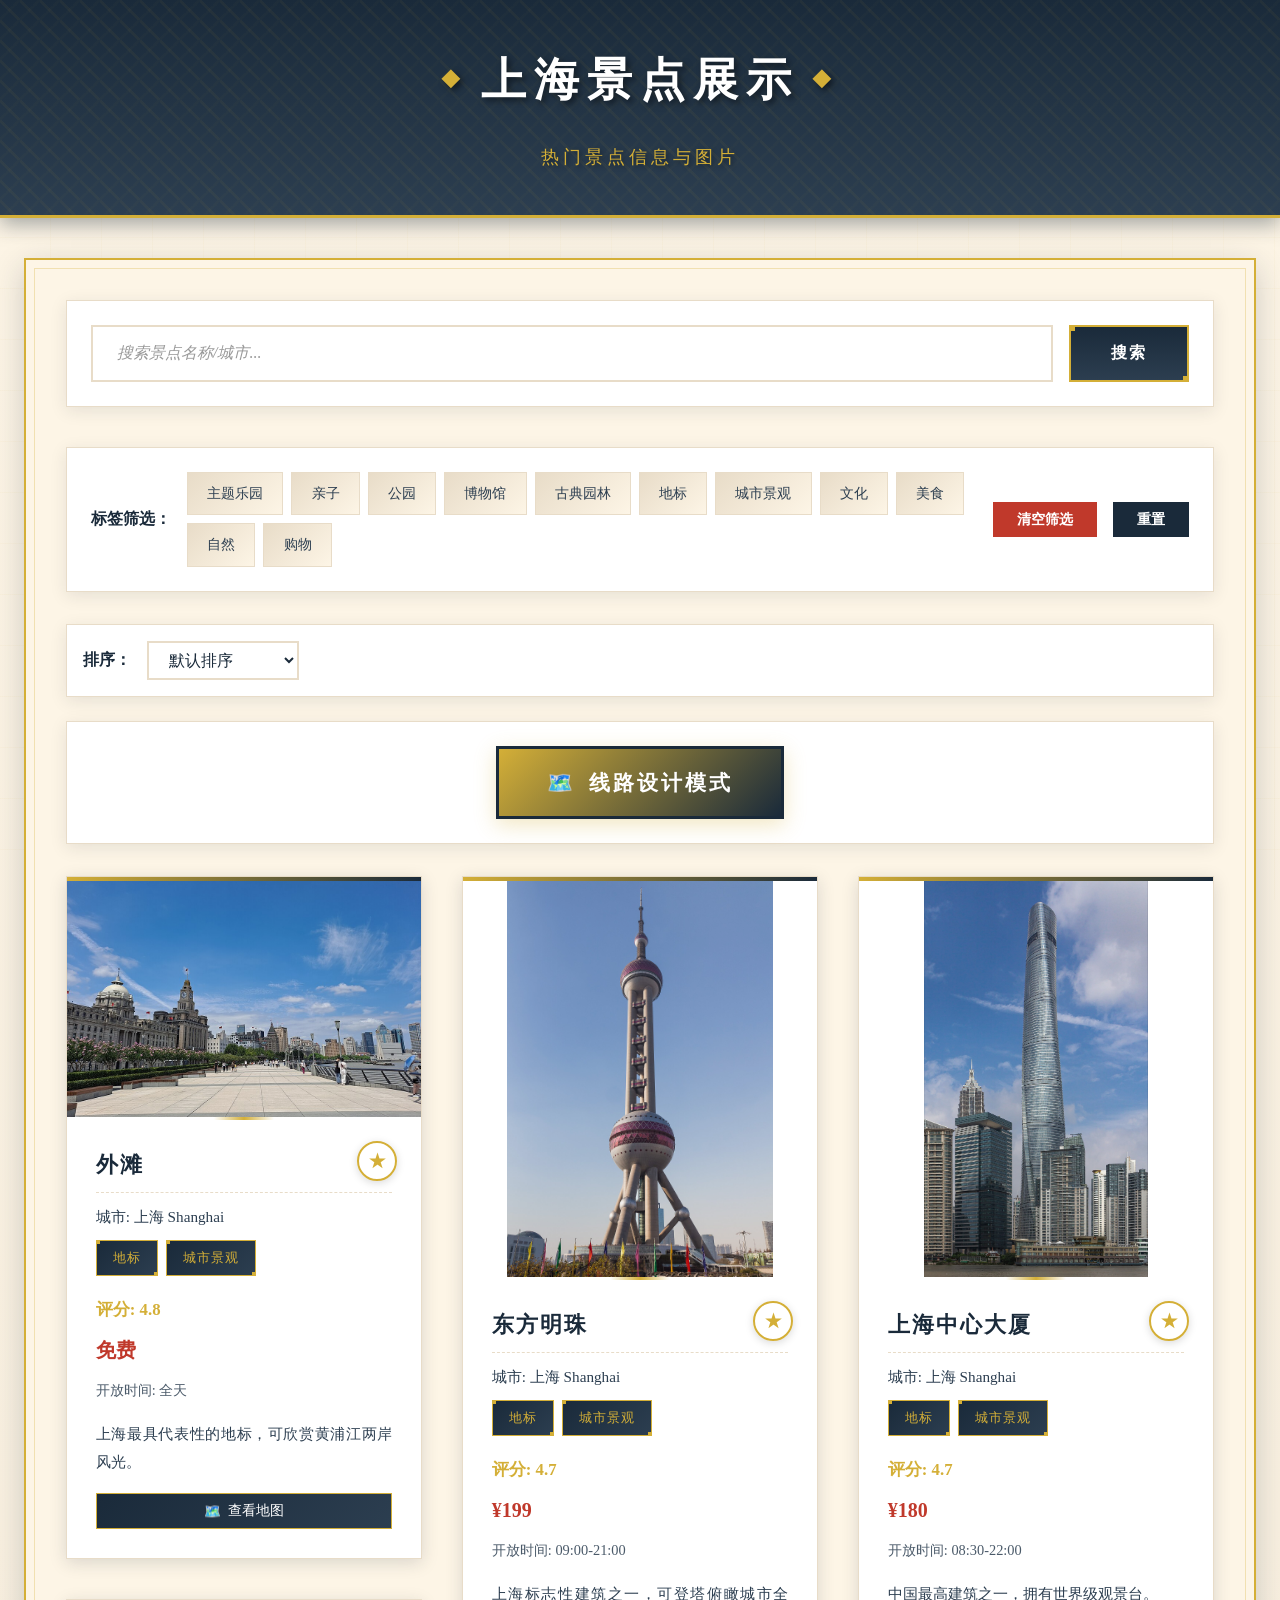
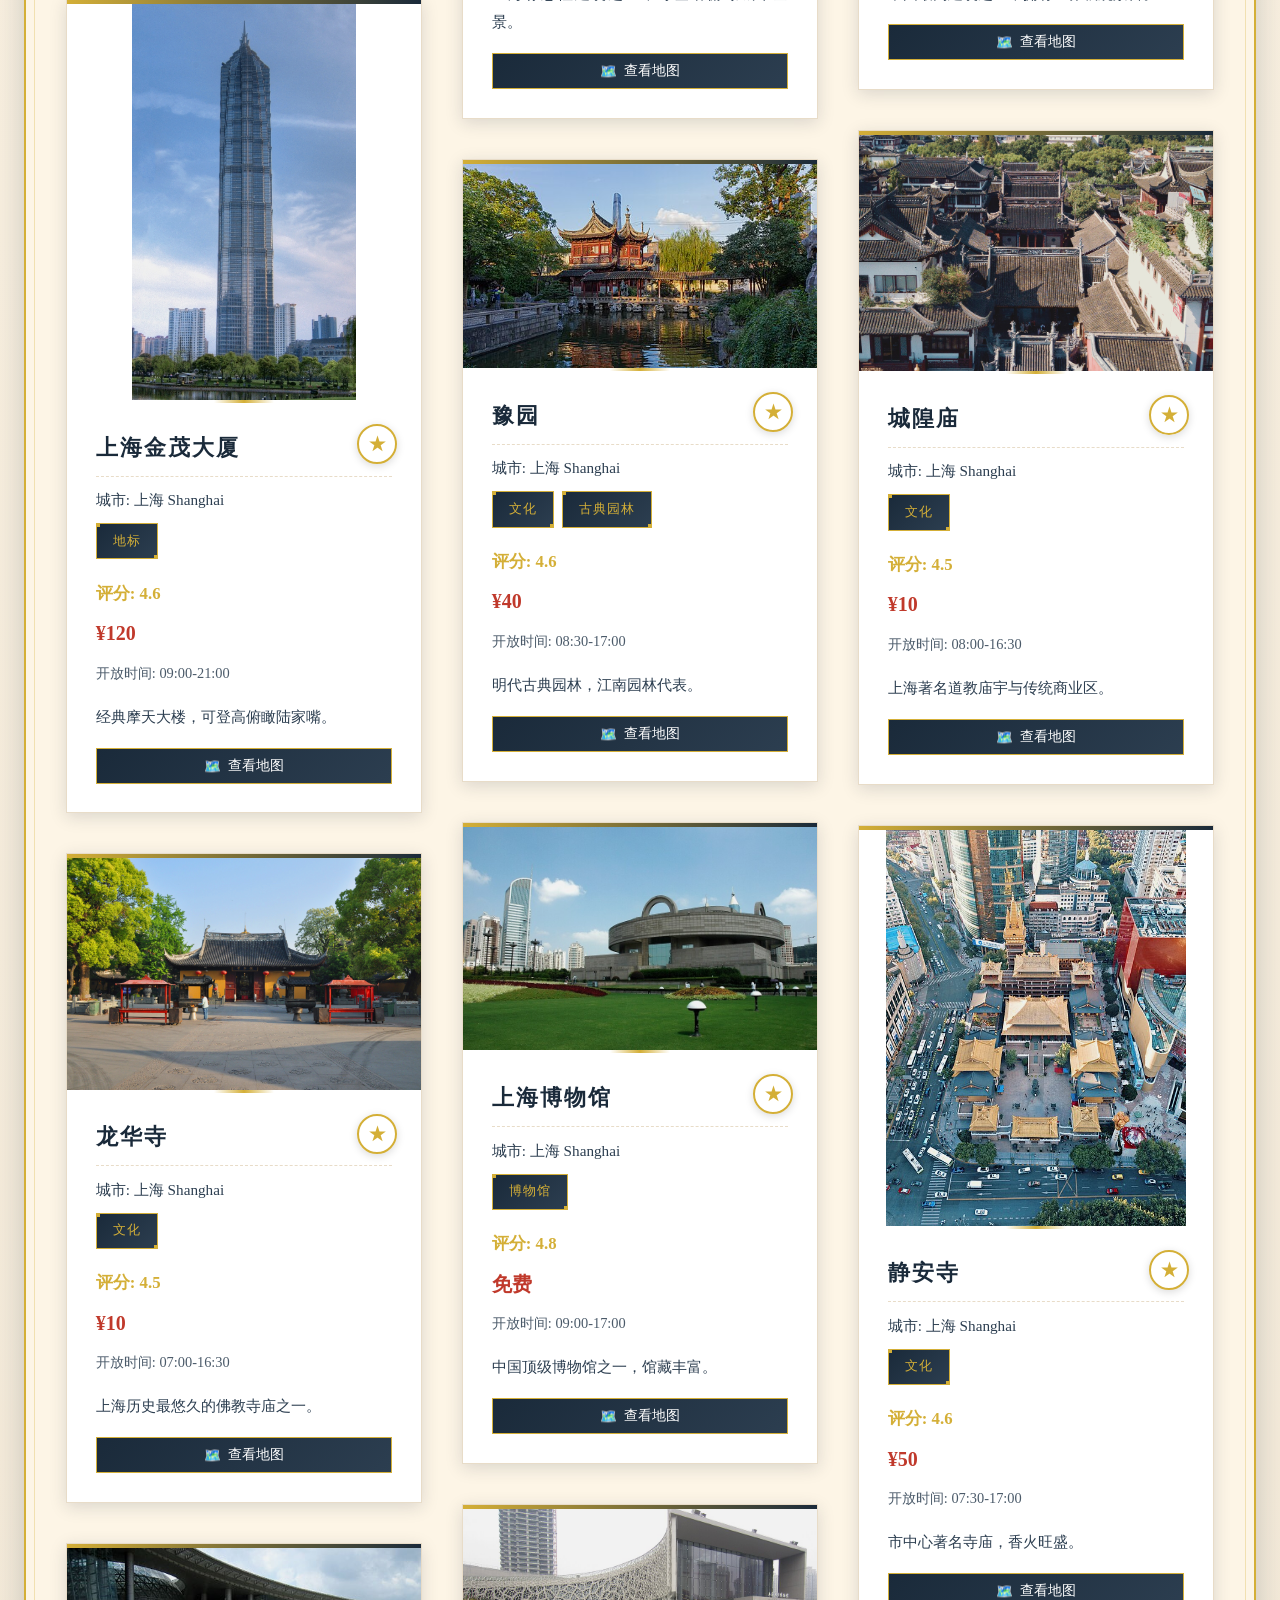
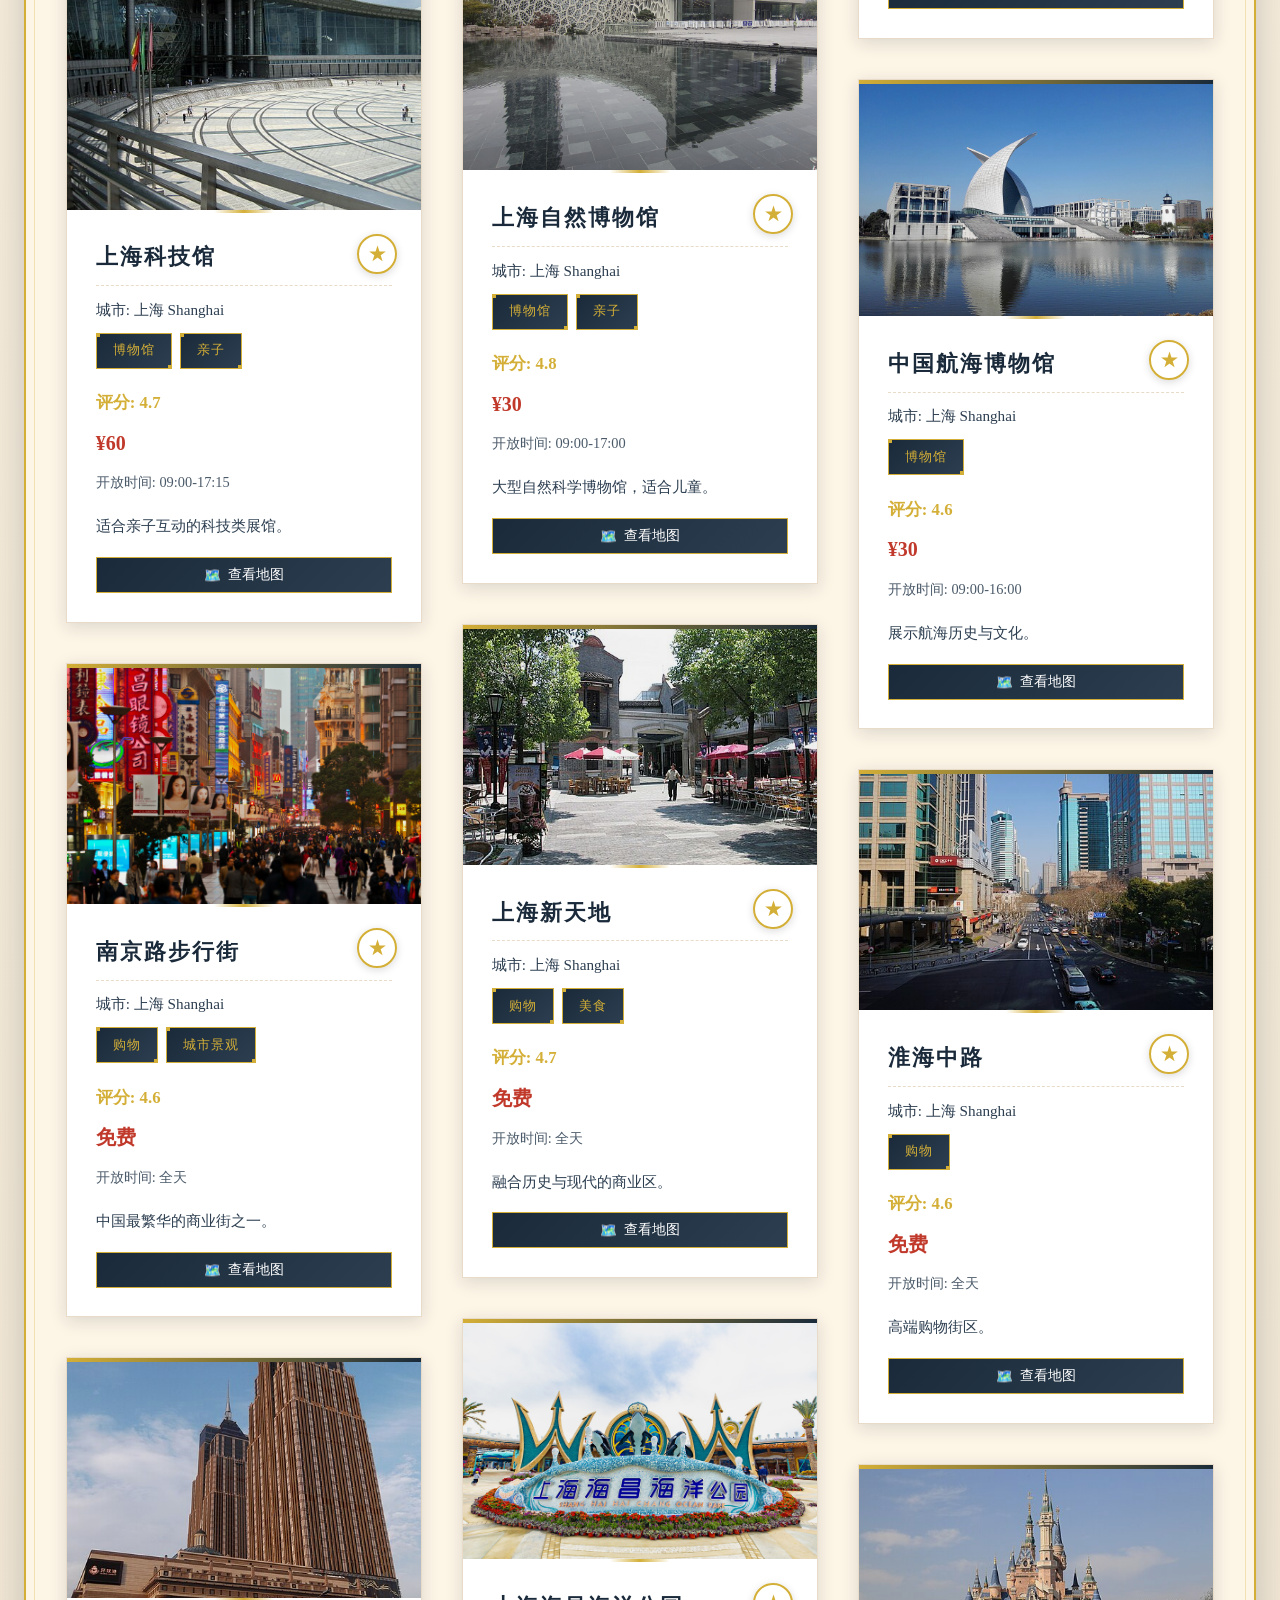
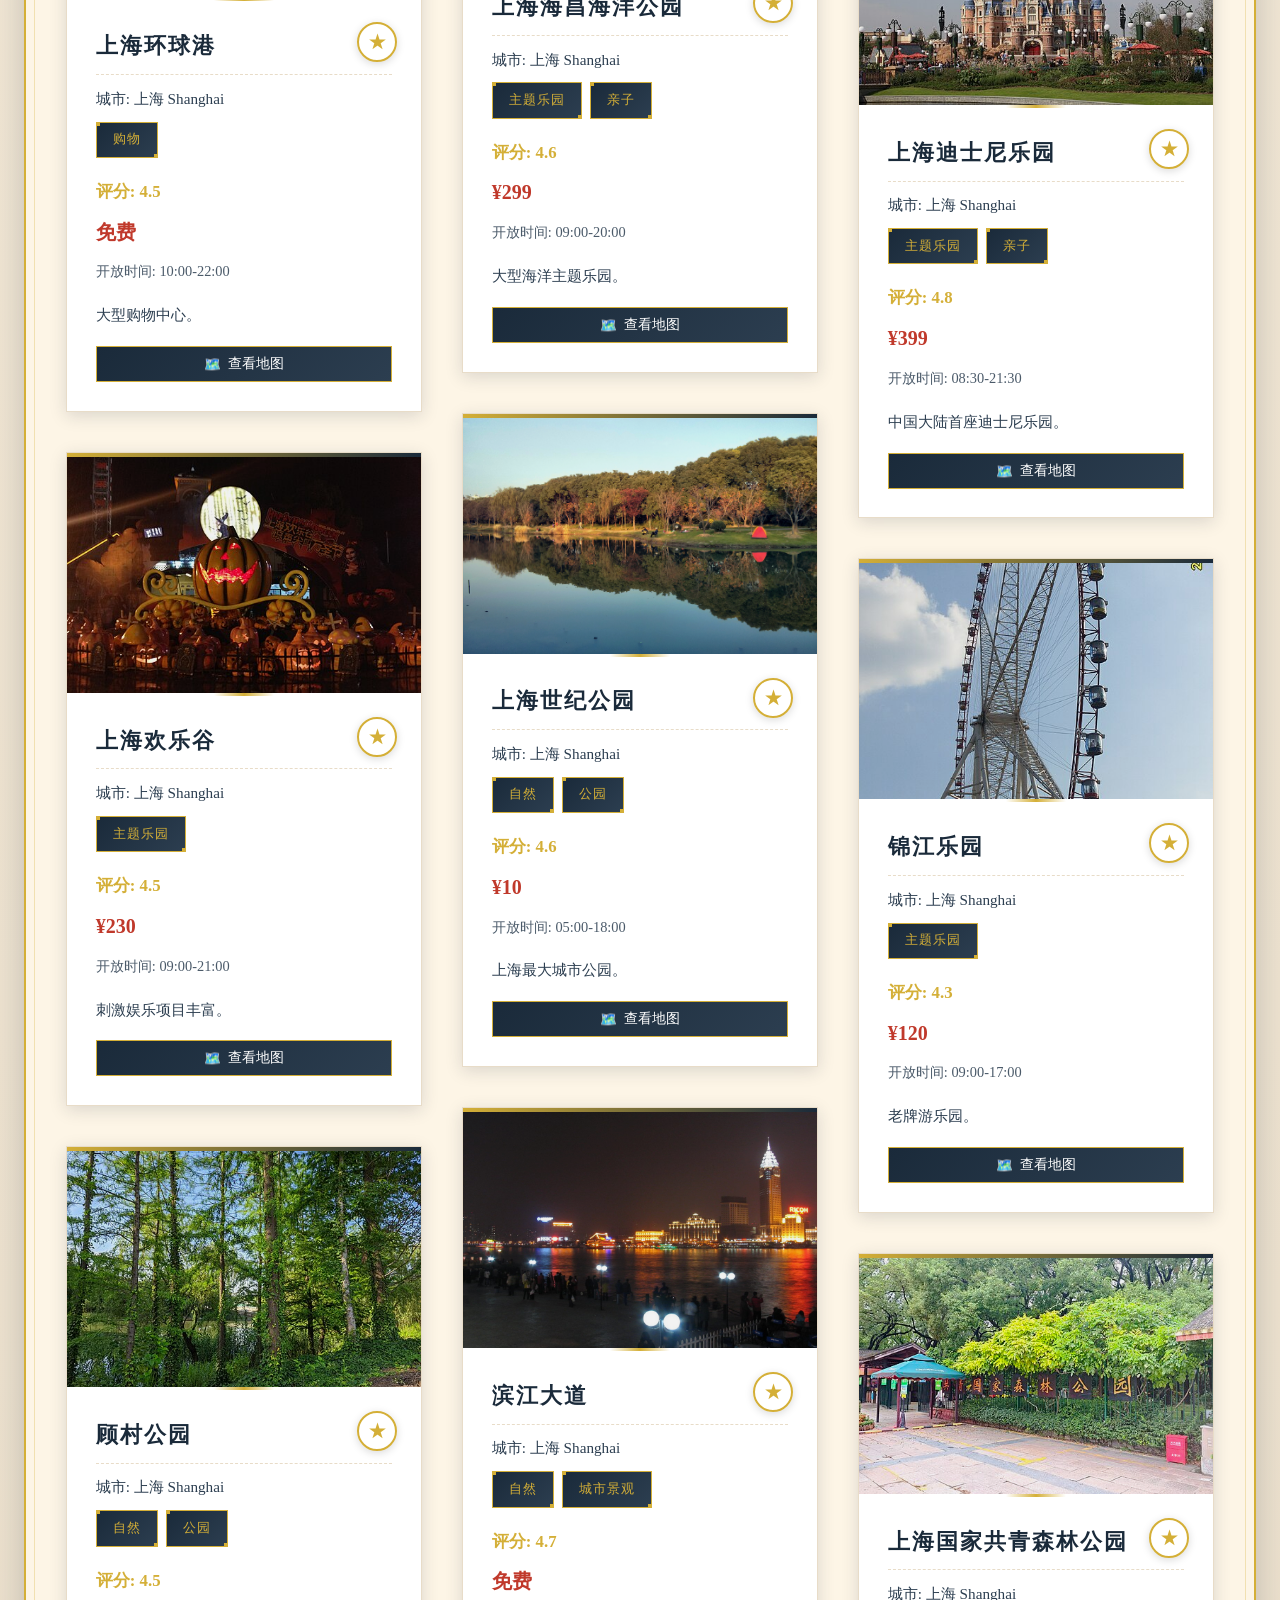
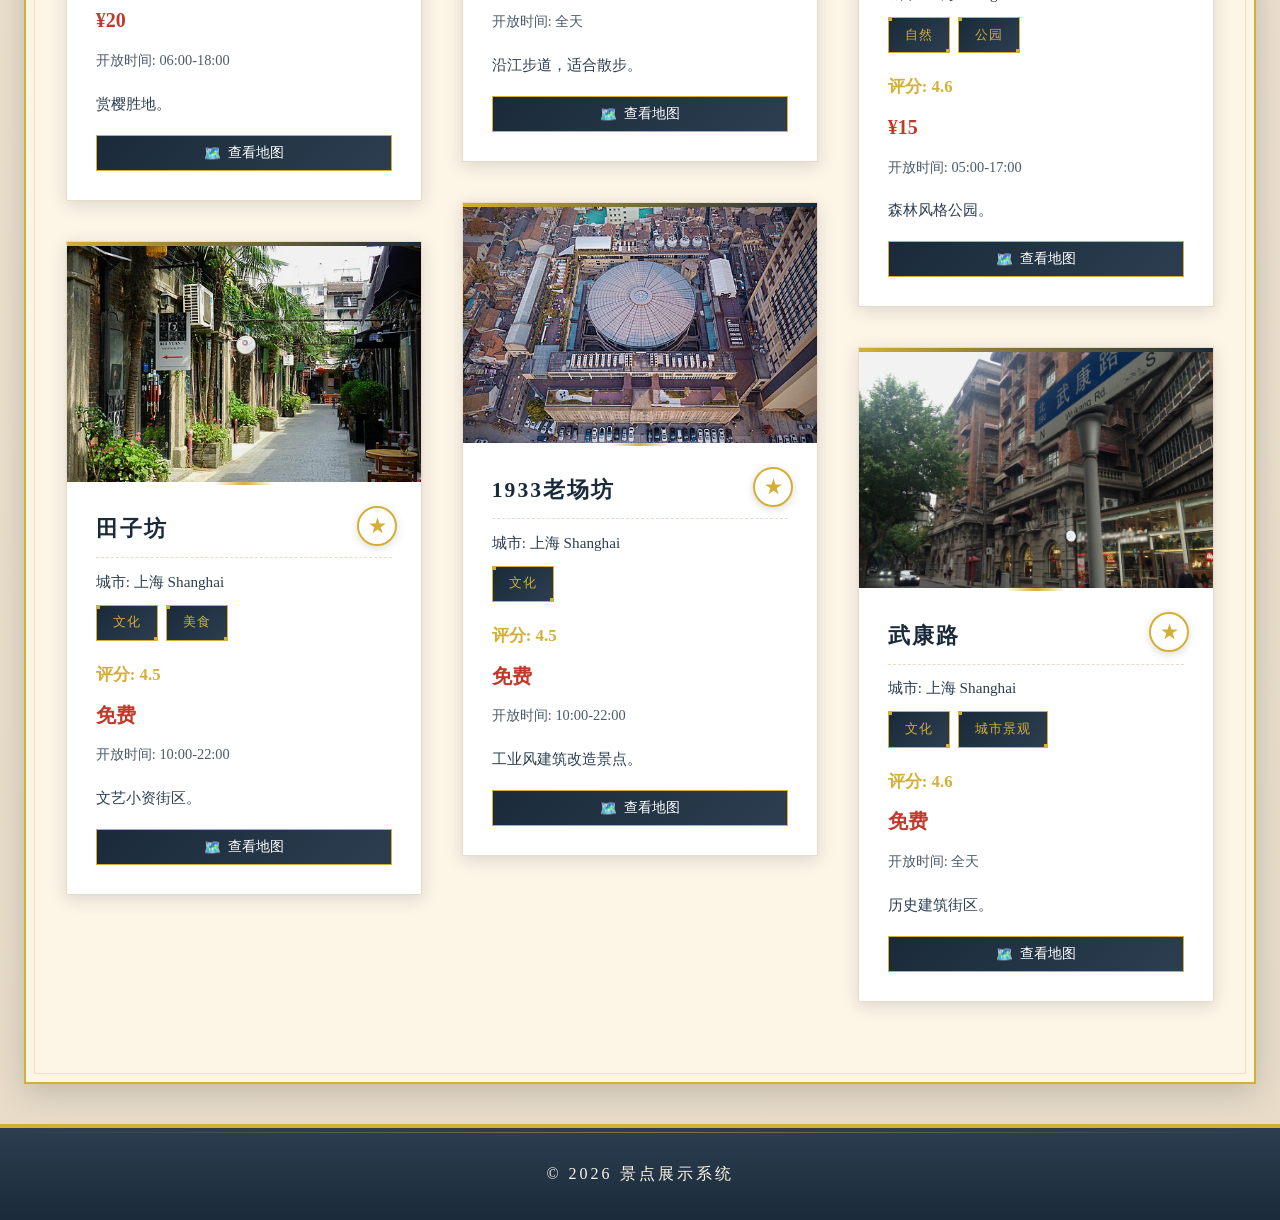
==== index.html @ 260d63b3 "feat: 添加线路设计模式功能 - 新增线路设计模式按钮，单独一行并放大显示 - 实现景点多选功能，支持点击卡片选择 - 添加底部悬浮操作栏，显示已选择数量 - 集成路线规划结果展示模态框 - 支持" ====
<!DOCTYPE html>
<html lang="zh-CN">
<head>
    <meta charset="UTF-8">
    <meta name="viewport" content="width=device-width, initial-scale=1.0">
    <title>上海景点展示</title>
    <link rel="stylesheet" href="styles/style.css">
</head>
<body>
    <!-- 页眉区域 -->
    <header>
        <h1>上海景点展示</h1>
        <p class="subtitle">热门景点信息与图片</p>
    </header>
    
    <!-- 主内容区域 -->
    <main id="content">
        <section id="scenic-list-section">
            <!-- 搜索框 -->
            <div id="search-container">
                <input type="text" id="search-input" placeholder="搜索景点名称/城市...">
                <button id="search-btn">搜索</button>
            </div>
            <!-- 标签筛选区域 -->
            <div id="tag-filter-container">
                <span class="filter-label">标签筛选：</span>
                <div id="tag-buttons" class="tag-buttons"></div>
                <button id="clear-tags-btn" class="clear-btn">清空筛选</button>
                <button id="reset-btn" class="reset-btn">重置</button>
            </div>
            <!-- 排序区域 -->
            <div id="sort-container">
                <span class="sort-label">排序：</span>
                <select id="sort-select">
                    <option value="default">默认排序</option>
                    <option value="rating-desc">评分：高到低</option>
                    <option value="rating-asc">评分：低到高</option>
                    <option value="price-desc">价格：高到低</option>
                    <option value="price-asc">价格：低到高</option>
                </select>
            </div>
            <!-- 线路设计模式按钮 -->
            <div id="route-design-container">
                <button id="route-design-btn" class="route-design-btn">
                    <span class="btn-icon">🗺️</span>
                    <span>线路设计模式</span>
                </button>
            </div>
            <!-- 瀑布流景点列表容器 -->
            <div id="scenic-list">
                <div class="masonry-column" id="col-1"></div>
                <div class="masonry-column" id="col-2"></div>
                <div class="masonry-column" id="col-3"></div>
            </div>
        </section>
    </main>
    
    <!-- 页脚区域 -->
    <footer>
        <p>© 2026 景点展示系统</p>
    </footer>
    
    <!-- 线路设计模式悬浮操作栏 -->
    <div id="route-design-bar" class="route-design-bar hidden">
        <div class="route-design-bar-content">
            <span class="selected-count">已选择 <span id="selected-count-num">0</span> 个景点</span>
            <div class="route-design-actions">
                <button id="cancel-route-design-btn" class="cancel-route-btn">取消</button>
                <button id="confirm-route-btn" class="confirm-route-btn">确定选择</button>
            </div>
        </div>
    </div>
    
    <!-- 景点详情弹窗 -->
    <div id="spot-detail-modal" class="modal">
        <div class="modal-overlay"></div>
        <div class="modal-content">
            <button class="modal-close" id="modal-close">&times;</button>
            <div class="modal-body">
                <div class="modal-header">
                    <h2 id="modal-spot-name"></h2>
                    <div class="modal-actions">
                        <button id="modal-favorite-btn" class="favorite-btn">
                            <span class="btn-icon">☆</span>
                            <span class="btn-text">收藏</span>
                        </button>
                        <button id="modal-map-btn" class="map-btn">
                            <span class="btn-icon">🗺️</span>
                            <span class="btn-text">查看地图</span>
                        </button>
                        <a id="modal-spot-encyclopedia" href="" target="_blank" class="encyclopedia-btn">
                            <span>📚 百度百科</span>
                            <span class="btn-icon">→</span>
                        </a>
                    </div>
                </div>
                <p id="modal-spot-city" class="modal-city"></p>
                <div class="modal-meta">
                    <span class="meta-item">
                        <span class="meta-label">评分：</span>
                        <span id="modal-spot-rating"></span>
                    </span>
                    <span class="meta-item">
                        <span class="meta-label">票价：</span>
                        <span id="modal-spot-price"></span>
                    </span>
                    <span class="meta-item">
                        <span class="meta-label">开放时间：</span>
                        <span id="modal-spot-open-time"></span>
                    </span>
                </div>
                <div class="modal-tags-container">
                    <span class="meta-label">标签：</span>
                    <span id="modal-spot-tags" class="modal-tags"></span>
                </div>
                <div class="modal-image-container">
                    <img id="modal-spot-image" src="" alt="">
                </div>
                <div class="modal-details">
                    <div class="modal-section">
                        <h3>景点简介</h3>
                        <p id="modal-spot-description"></p>
                    </div>
                    <div class="modal-section">
                        <h3>详细描述</h3>
                        <p id="modal-spot-full-description"></p>
                    </div>
                    <div class="modal-section">
                        <h3>历史沿革</h3>
                        <p id="modal-spot-history"></p>
                    </div>
                    <div class="modal-section">
                        <h3>游玩时长</h3>
                        <p id="modal-spot-play-time"></p>
                    </div>
                    <div class="modal-section">
                        <h3>游览提示</h3>
                        <p id="modal-spot-tips"></p>
                    </div>
                </div>
            </div>
        </div>
    </div>
    
    <!-- 主应用脚本 -->
    <script src="js/app.js"></script>
</body>
</html>
---- styles/style.css ----
/* 上海景点展示系统 - 主样式表
 * 采用上海海派文化风格配色方案
 */

/* CSS重置 */
* {
    margin: 0;
    padding: 0;
    box-sizing: border-box;
}

/* 主题色变量定义 */
:root {
    --shanghai-navy: #1a2a3a;
    --shanghai-dark: #2c3e50;
    --shanghai-gold: #d4af37;
    --shanghai-red: #c0392b;
    --shanghai-cream: #fdf5e6;
    --shanghai-light: #e8dcc8;
}

/* 页面主体样式 */
body {
    font-family: 'Microsoft YaHei', 'PingFang SC', 'Songti SC', serif;
    line-height: 1.8;
    color: var(--shanghai-dark);
    background: linear-gradient(180deg, var(--shanghai-cream) 0%, var(--shanghai-light) 100%);
    min-height: 100vh;
    position: relative;
}

/* 网格背景装饰 */
body::before {
    content: '';
    position: fixed;
    top: 0;
    left: 0;
    width: 100%;
    height: 100%;
    background-image: 
        repeating-linear-gradient(
            90deg,
            transparent,
            transparent 50px,
            rgba(212, 175, 55, 0.03) 50px,
            rgba(212, 175, 55, 0.03) 51px
        ),
        repeating-linear-gradient(
            0deg,
            transparent,
            transparent 50px,
            rgba(212, 175, 55, 0.03) 50px,
            rgba(212, 175, 55, 0.03) 51px
        );
    pointer-events: none;
    z-index: 0;
}

/* 页眉样式 */
header {
    background: linear-gradient(180deg, var(--shanghai-navy) 0%, var(--shanghai-dark) 100%);
    color: white;
    padding: 2.5rem 2rem;
    text-align: center;
    position: relative;
    z-index: 1;
    box-shadow: 0 6px 20px rgba(26, 42, 58, 0.4);
    border-bottom: 3px solid var(--shanghai-gold);
}

/* 页眉装饰背景 */
header::before {
    content: '';
    position: absolute;
    top: 0;
    left: 0;
    right: 0;
    bottom: 0;
    background-image: 
        linear-gradient(45deg, transparent 45%, rgba(212, 175, 55, 0.1) 45%, rgba(212, 175, 55, 0.1) 55%, transparent 55%),
        linear-gradient(-45deg, transparent 45%, rgba(212, 175, 55, 0.05) 45%, rgba(212, 175, 55, 0.05) 55%, transparent 55%);
    background-size: 20px 20px;
    opacity: 0.5;
    pointer-events: none;
}

/* 主标题样式 */
header h1 {
    margin-bottom: 0.5rem;
    font-size: 2.8rem;
    font-weight: 700;
    letter-spacing: 8px;
    text-shadow: 3px 3px 6px rgba(0, 0, 0, 0.5);
    position: relative;
    display: inline-block;
}

/* 标题装饰元素 */
header h1::before,
header h1::after {
    content: '◆';
    color: var(--shanghai-gold);
    font-size: 1.2rem;
    position: absolute;
    top: 50%;
    transform: translateY(-50%);
}

header h1::before {
    left: -40px;
}

header h1::after {
    right: -40px;
}

/* 副标题样式 */
.subtitle {
    color: var(--shanghai-gold);
    font-size: 1.15rem;
    font-weight: 400;
    letter-spacing: 4px;
    margin-top: 0.8rem;
    text-shadow: 2px 2px 4px rgba(0, 0, 0, 0.4);
    font-family: 'KaiTi', '楷体', serif;
}

/* 主内容区域 */
main {
    max-width: 1450px;
    margin: 2.5rem auto;
    padding: 0 1.5rem;
    position: relative;
    z-index: 1;
}

/* 景点列表容器 */
#scenic-list-section {
    background: var(--shanghai-cream);
    padding: 2.5rem;
    border-radius: 0;
    box-shadow: 0 8px 30px rgba(26, 42, 58, 0.2);
    border: 2px solid var(--shanghai-gold);
    position: relative;
}

/* 容器装饰边框 */
#scenic-list-section::before {
    content: '';
    position: absolute;
    top: 8px;
    left: 8px;
    right: 8px;
    bottom: 8px;
    border: 1px solid rgba(212, 175, 55, 0.3);
    pointer-events: none;
}

/* 瀑布流布局容器 */
#scenic-list {
    display: flex;
    gap: 2.5rem;
}

/* 瀑布流列样式 */
.masonry-column {
    flex: 1;
    display: flex;
    flex-direction: column;
}

/* 搜索容器 */
#search-container {
    display: flex;
    gap: 1rem;
    margin-bottom: 2.5rem;
    padding: 1.5rem;
    background: white;
    border-radius: 0;
    box-shadow: 0 4px 16px rgba(26, 42, 58, 0.1);
    border: 1px solid var(--shanghai-light);
}

/* 搜索输入框 */
#search-input {
    flex: 1;
    padding: 1rem 1.5rem;
    font-size: 1rem;
    border: 2px solid var(--shanghai-light);
    border-radius: 0;
    outline: none;
    transition: all 0.3s ease;
    font-family: 'Microsoft YaHei', 'PingFang SC', 'Songti SC', serif;
}

/* 搜索框聚焦状态 */
#search-input:focus {
    border-color: var(--shanghai-gold);
    box-shadow: 0 0 0 3px rgba(212, 175, 55, 0.15);
}

/* 搜索框激活状态 */
#search-input:active {
    border-color: var(--shanghai-dark);
    box-shadow: 0 0 0 3px rgba(26, 42, 58, 0.1);
}

/* 搜索框占位符样式 */
#search-input::placeholder {
    color: #999;
    font-style: italic;
}

/* 搜索按钮 */
#search-btn {
    padding: 1rem 2.5rem;
    font-size: 1rem;
    font-weight: 600;
    background: linear-gradient(180deg, var(--shanghai-navy) 0%, var(--shanghai-dark) 100%);
    color: white;
    border: none;
    border-radius: 0;
    cursor: pointer;
    transition: all 0.3s ease;
    letter-spacing: 2px;
    border: 2px solid var(--shanghai-gold);
    position: relative;
}

/* 搜索按钮装饰元素 */
#search-btn::before,
#search-btn::after {
    content: '';
    position: absolute;
    width: 6px;
    height: 6px;
    background: var(--shanghai-gold);
    transition: all 0.3s ease;
}

#search-btn::before {
    top: -2px;
    left: -2px;
}

#search-btn::after {
    bottom: -2px;
    right: -2px;
}

/* 搜索按钮悬停效果 */
#search-btn:hover {
    background: linear-gradient(180deg, var(--shanghai-dark) 0%, var(--shanghai-navy) 100%);
    transform: translateY(-2px);
    box-shadow: 0 6px 20px rgba(212, 175, 55, 0.3);
}

#search-btn:hover::before,
#search-btn:hover::after {
    width: 10px;
    height: 10px;
}

/* 搜索按钮激活状态 */
#search-btn:active {
    transform: translateY(0);
}

/* 景点卡片基础样式 */
.spot-card {
    background: white;
    border-radius: 0;
    overflow: hidden;
    box-shadow: 0 4px 16px rgba(26, 42, 58, 0.15);
    transition: all 0.4s ease;
    display: flex;
    flex-direction: column;
    border: 1px solid var(--shanghai-light);
    position: relative;
    margin-bottom: 2.5rem;
}

/* 卡片顶部装饰条 */
.spot-card::before {
    content: '';
    position: absolute;
    top: 0;
    left: 0;
    right: 0;
    height: 4px;
    background: linear-gradient(90deg, var(--shanghai-gold) 0%, var(--shanghai-navy) 100%);
    z-index: 10;
}

/* 卡片悬停效果 */
.spot-card:hover {
    transform: translateY(-8px) scale(1.015);
    box-shadow: 0 20px 50px rgba(26, 42, 58, 0.35);
    border-color: var(--shanghai-gold);
}

/* 横版图片卡片 */
.spot-card.horizontal img {
    width: 100%;
    height: 240px;
    object-fit: cover;
    display: block;
    transition: transform 0.5s ease;
    filter: brightness(0.95);
}

/* 竖版图片卡片 */
.spot-card.vertical img {
    width: 100%;
    height: auto;
    max-height: 400px;
    object-fit: contain;
    display: block;
    transition: transform 0.5s ease;
    filter: brightness(0.95);
}

/* 卡片图片悬停效果 */
.spot-card:hover img {
    transform: scale(1.08);
    filter: brightness(1);
}

/* 卡片内容区域 */
.spot-card-content {
    padding: 1.8rem;
    flex: 1;
    display: flex;
    flex-direction: column;
    position: relative;
}

/* 内容区域顶部装饰线 */
.spot-card-content::before {
    content: '';
    position: absolute;
    top: 0;
    left: 50%;
    transform: translateX(-50%);
    width: 60px;
    height: 3px;
    background: linear-gradient(90deg, transparent, var(--shanghai-gold), transparent);
}

/* 景点名称 */
.spot-card h3 {
    color: var(--shanghai-navy);
    margin-bottom: 0.6rem;
    font-size: 1.35rem;
    font-weight: 600;
    letter-spacing: 2px;
    border-bottom: 1px dashed var(--shanghai-light);
    padding-bottom: 0.5rem;
}

/* 城市信息 */
.spot-card-city {
    color: var(--shanghai-dark);
    font-size: 0.95rem;
    margin-bottom: 0.6rem;
    display: flex;
    align-items: center;
    font-weight: 500;
}

/* 标签容器 */
.spot-card-tags {
    display: flex;
    flex-wrap: wrap;
    gap: 0.5rem;
    margin-bottom: 1.2rem;
}

/* 标签样式 */
.spot-tag {
    background: linear-gradient(135deg, var(--shanghai-navy) 0%, var(--shanghai-dark) 100%);
    color: var(--shanghai-gold);
    padding: 0.35rem 1rem;
    border-radius: 0;
    font-size: 0.8rem;
    font-weight: 500;
    letter-spacing: 1px;
    border: 1px solid var(--shanghai-gold);
    position: relative;
}

/* 标签装饰元素 */
.spot-tag::before,
.spot-tag::after {
    content: '';
    position: absolute;
    width: 4px;
    height: 4px;
    background: var(--shanghai-gold);
}

.spot-tag::before {
    top: -1px;
    left: -1px;
}

.spot-tag::after {
    bottom: -1px;
    right: -1px;
}

/* 评分样式 */
.spot-card .rating {
    color: var(--shanghai-gold);
    font-weight: 700;
    margin-bottom: 0.4rem;
    display: flex;
    align-items: center;
    font-size: 1.05rem;
}

/* 价格样式 */
.spot-card .price {
    color: var(--shanghai-red);
    font-weight: 700;
    font-size: 1.25rem;
    margin-bottom: 0.6rem;
    display: flex;
    align-items: center;
    font-family: 'Georgia', serif;
}

/* 开放时间样式 */
.spot-card .open-time {
    color: var(--shanghai-dark);
    font-size: 0.9rem;
    margin-bottom: 1rem;
    display: flex;
    align-items: center;
    opacity: 0.85;
}

/* 描述文本样式 */
.spot-card .description {
    color: var(--shanghai-dark);
    font-size: 0.95rem;
    line-height: 1.9;
    margin-top: auto;
    text-align: justify;
    font-family: 'KaiTi', '楷体', serif;
}

/* 收藏按钮样式 */
.card-favorite-btn {
    position: absolute;
    top: 1.5rem;
    right: 1.5rem;
    width: 40px;
    height: 40px;
    background: rgba(255, 255, 255, 0.9);
    border: 2px solid var(--shanghai-gold);
    border-radius: 50%;
    color: var(--shanghai-gold);
    font-size: 1.2rem;
    cursor: pointer;
    display: flex;
    align-items: center;
    justify-content: center;
    transition: all 0.3s ease;
    box-shadow: 0 2px 8px rgba(0, 0, 0, 0.15);
    z-index: 20;
}

.card-favorite-btn:hover {
    background: var(--shanghai-gold);
    color: white;
    transform: scale(1.1);
    box-shadow: 0 4px 12px rgba(212, 175, 55, 0.4);
}

.spot-card.favorited .card-favorite-btn {
    background: var(--shanghai-gold);
    color: white;
    border-color: var(--shanghai-navy);
}

.spot-card.favorited .card-favorite-btn:hover {
    background: var(--shanghai-navy);
    color: var(--shanghai-gold);
}

/* 页脚样式 */
footer {
    text-align: center;
    padding: 2rem;
    background: linear-gradient(180deg, var(--shanghai-dark) 0%, var(--shanghai-navy) 100%);
    color: var(--shanghai-cream);
    margin-top: 2.5rem;
    position: relative;
    z-index: 1;
    border-top: 4px solid var(--shanghai-gold);
}

/* 页脚装饰线 */
footer::before {
    content: '';
    position: absolute;
    top: 4px;
    left: 0;
    right: 0;
    height: 1px;
    background: linear-gradient(90deg, transparent, rgba(212, 175, 55, 0.5), transparent);
}

/* 页脚文本 */
footer p {
    letter-spacing: 3px;
    font-family: 'KaiTi', '楷体', serif;
}

/* 标签筛选容器 */
#tag-filter-container {
    display: flex;
    align-items: center;
    gap: 1rem;
    margin-bottom: 2rem;
    padding: 1.5rem;
    background: white;
    border-radius: 0;
    box-shadow: 0 4px 16px rgba(26, 42, 58, 0.1);
    border: 1px solid var(--shanghai-light);
    flex-wrap: wrap;
}

/* 筛选标签标签 */
.filter-label {
    color: var(--shanghai-navy);
    font-weight: 600;
    font-size: 1rem;
    white-space: nowrap;
}

/* 标签按钮容器 */
.tag-buttons {
    display: flex;
    gap: 0.5rem;
    flex-wrap: wrap;
    flex: 1;
    min-width: 200px;
}

/* 标签按钮样式 */
.tag-btn {
    padding: 0.5rem 1.2rem;
    background: linear-gradient(135deg, var(--shanghai-light) 0%, var(--shanghai-cream) 100%);
    color: var(--shanghai-dark);
    border: 1px solid var(--shanghai-light);
    border-radius: 0;
    font-size: 0.9rem;
    font-weight: 500;
    cursor: pointer;
    transition: all 0.3s ease;
    display: inline-flex;
    align-items: center;
    gap: 0.4rem;
}

/* 标签按钮悬停效果 */
.tag-btn:hover {
    background: linear-gradient(135deg, var(--shanghai-navy) 0%, var(--shanghai-dark) 100%);
    color: var(--shanghai-gold);
    border-color: var(--shanghai-gold);
    transform: translateY(-2px);
    box-shadow: 0 4px 12px rgba(212, 175, 55, 0.2);
}

/* 标签按钮选中状态 */
.tag-btn.active {
    background: linear-gradient(135deg, var(--shanghai-gold) 0%, var(--shanghai-navy) 100%);
    color: white;
    border-color: var(--shanghai-navy);
    box-shadow: 0 4px 12px rgba(26, 42, 58, 0.2);
}

/* 清空筛选按钮 */
.clear-btn {
    padding: 0.5rem 1.5rem;
    background: var(--shanghai-red);
    color: white;
    border: none;
    border-radius: 0;
    font-size: 0.9rem;
    font-weight: 600;
    cursor: pointer;
    transition: all 0.3s ease;
    white-space: nowrap;
}

/* 清空筛选按钮悬停效果 */
.clear-btn:hover {
    background: #a93226;
    transform: translateY(-2px);
    box-shadow: 0 4px 12px rgba(192, 57, 43, 0.3);
}

/* 重置按钮样式 */
.reset-btn {
    padding: 0.5rem 1.5rem;
    background: var(--shanghai-navy);
    color: white;
    border: none;
    border-radius: 0;
    font-size: 0.9rem;
    font-weight: 600;
    cursor: pointer;
    transition: all 0.3s ease;
    white-space: nowrap;
}

/* 重置按钮悬停效果 */
.reset-btn:hover {
    background: var(--shanghai-dark);
    transform: translateY(-2px);
    box-shadow: 0 4px 12px rgba(26, 42, 58, 0.3);
}

/* 排序容器 */
#sort-container {
    display: flex;
    align-items: center;
    gap: 1rem;
    margin-bottom: 1.5rem;
    padding: 1rem;
    background: white;
    border-radius: 0;
    box-shadow: 0 4px 16px rgba(26, 42, 58, 0.1);
    border: 1px solid var(--shanghai-light);
}

.sort-label {
    font-size: 1rem;
    color: var(--shanghai-navy);
    font-weight: 600;
}

#sort-select {
    padding: 0.5rem 1rem;
    font-size: 1rem;
    color: var(--shanghai-navy);
    background: white;
    border: 2px solid var(--shanghai-light);
    border-radius: 0;
    cursor: pointer;
    transition: all 0.3s ease;
}

#sort-select:hover {
    border-color: var(--shanghai-gold);
}

#sort-select:focus {
    outline: none;
    border-color: var(--shanghai-gold);
    box-shadow: 0 0 0 3px rgba(218, 163, 65, 0.2);
}

/* ==================== 弹窗样式 ==================== */
.modal {
    position: fixed;
    top: 0;
    left: 0;
    width: 100%;
    height: 100%;
    z-index: 1000;
    display: none;
    opacity: 0;
    transition: opacity 0.3s ease;
}

.modal.show {
    display: block;
    opacity: 1;
}

.modal-overlay {
    position: fixed;
    top: 0;
    left: 0;
    width: 100%;
    height: 100%;
    background: rgba(26, 42, 58, 0.6);
    backdrop-filter: blur(8px);
    -webkit-backdrop-filter: blur(8px);
    z-index: -1;
}

.modal-content {
    position: relative;
    max-width: 900px;
    margin: 2rem auto;
    background: white;
    border-radius: 0;
    box-shadow: 0 20px 60px rgba(0, 0, 0, 0.4);
    max-height: calc(100vh - 4rem);
    overflow: hidden;
    display: flex;
    flex-direction: column;
    animation: modalFadeIn 0.4s ease;
    border: 2px solid var(--shanghai-gold);
}

@keyframes modalFadeIn {
    from {
        opacity: 0;
        transform: scale(0.9) translateY(-30px);
    }
    to {
        opacity: 1;
        transform: scale(1) translateY(0);
    }
}

.modal-close {
    position: absolute;
    top: 1.5rem;
    right: 1.5rem;
    width: 48px;
    height: 48px;
    background: linear-gradient(135deg, var(--shanghai-navy) 0%, var(--shanghai-dark) 100%);
    color: white;
    border: none;
    border-radius: 50%;
    font-size: 2rem;
    cursor: pointer;
    display: flex;
    align-items: center;
    justify-content: center;
    transition: all 0.3s ease;
    z-index: 10;
    box-shadow: 0 4px 12px rgba(26, 42, 58, 0.3);
}

.modal-close:hover {
    background: linear-gradient(135deg, var(--shanghai-red) 0%, var(--shanghai-dark) 100%);
    transform: rotate(90deg) scale(1.1);
    box-shadow: 0 6px 16px rgba(192, 57, 43, 0.4);
}

.modal-body {
    padding: 3rem;
    overflow-y: auto;
}

.modal-header {
    text-align: center;
    margin-bottom: 1rem;
    padding-bottom: 0.5rem;
}

.modal-header h2 {
    color: var(--shanghai-navy);
    font-size: 2.2rem;
    font-weight: 700;
    letter-spacing: 4px;
    margin-bottom: 1rem;
    text-shadow: 2px 2px 4px rgba(0, 0, 0, 0.1);
}

.modal-actions {
    display: flex;
    justify-content: center;
    align-items: center;
    gap: 1.5rem;
    margin-top: 0.5rem;
}

.favorite-btn {
    display: inline-flex;
    align-items: center;
    gap: 0.5rem;
    padding: 0.7rem 1.5rem;
    background: linear-gradient(135deg, var(--shanghai-cream) 0%, var(--shanghai-light) 100%);
    color: var(--shanghai-gold);
    border: 2px solid var(--shanghai-gold);
    border-radius: 0;
    font-size: 0.95rem;
    font-weight: 600;
    cursor: pointer;
    transition: all 0.3s ease;
    box-shadow: 0 4px 12px rgba(212, 175, 55, 0.2);
}

.favorite-btn:hover {
    background: linear-gradient(135deg, var(--shanghai-gold) 0%, var(--shanghai-navy) 100%);
    color: white;
    transform: translateY(-2px);
    box-shadow: 0 6px 16px rgba(212, 175, 55, 0.3);
}

.favorite-btn.active {
    background: linear-gradient(135deg, var(--shanghai-gold) 0%, var(--shanghai-navy) 100%);
    color: white;
    border-color: var(--shanghai-navy);
    box-shadow: 0 4px 12px rgba(26, 42, 58, 0.3);
}

.favorite-btn.active:hover {
    background: linear-gradient(135deg, var(--shanghai-navy) 0%, var(--shanghai-gold) 100%);
    color: var(--shanghai-gold);
}

.encyclopedia-btn {
    display: inline-flex;
    align-items: center;
    gap: 0.6rem;
    padding: 0.7rem 1.5rem;
    background: linear-gradient(135deg, var(--shanghai-gold) 0%, var(--shanghai-navy) 100%);
    color: white;
    text-decoration: none;
    border-radius: 0;
    font-size: 0.95rem;
    font-weight: 600;
    transition: all 0.3s ease;
    box-shadow: 0 4px 12px rgba(212, 175, 55, 0.3);
    border: 2px solid var(--shanghai-navy);
}

.encyclopedia-btn:hover {
    transform: translateY(-2px);
    box-shadow: 0 6px 16px rgba(212, 175, 55, 0.4);
    background: linear-gradient(135deg, var(--shanghai-navy) 0%, var(--shanghai-gold) 100%);
}

.encyclopedia-btn .btn-icon {
    transition: transform 0.3s ease;
}

.encyclopedia-btn:hover .btn-icon {
    transform: translateX(4px);
}

.map-btn {
    display: inline-flex;
    align-items: center;
    gap: 0.5rem;
    padding: 0.7rem 1.5rem;
    background: linear-gradient(135deg, var(--shanghai-navy) 0%, var(--shanghai-dark) 100%);
    color: white;
    border: 2px solid var(--shanghai-gold);
    border-radius: 0;
    font-size: 0.95rem;
    font-weight: 600;
    cursor: pointer;
    transition: all 0.3s ease;
    box-shadow: 0 4px 12px rgba(26, 42, 58, 0.2);
}

.map-btn:hover {
    background: linear-gradient(135deg, var(--shanghai-gold) 0%, var(--shanghai-navy) 100%);
    color: white;
    transform: translateY(-2px);
    box-shadow: 0 6px 16px rgba(212, 175, 55, 0.3);
}

.card-map-btn {
    display: inline-flex;
    align-items: center;
    justify-content: center;
    gap: 0.4rem;
    padding: 0.5rem 1rem;
    background: linear-gradient(135deg, var(--shanghai-navy) 0%, var(--shanghai-dark) 100%);
    color: white;
    border: 1px solid var(--shanghai-gold);
    border-radius: 0;
    font-size: 0.85rem;
    font-weight: 500;
    cursor: pointer;
    transition: all 0.3s ease;
    margin-top: 1rem;
    width: 100%;
}

.card-map-btn:hover {
    background: linear-gradient(135deg, var(--shanghai-gold) 0%, var(--shanghai-navy) 100%);
    transform: translateY(-2px);
    box-shadow: 0 4px 12px rgba(212, 175, 55, 0.3);
}

.modal-city {
    color: var(--shanghai-gold);
    font-size: 1.25rem;
    font-weight: 600;
    text-align: center;
    margin-bottom: 1.5rem;
    letter-spacing: 2px;
}

.modal-meta {
    display: flex;
    flex-wrap: wrap;
    gap: 1rem;
    margin-bottom: 1rem;
    padding: 1rem;
    background: var(--shanghai-cream);
    border: 1px solid var(--shanghai-light);
    align-items: center;
}

.meta-item {
    display: flex;
    align-items: center;
    gap: 0.4rem;
}

.meta-label {
    color: var(--shanghai-dark);
    font-size: 0.95rem;
    font-weight: 500;
}

.modal-meta .meta-item span:last-child {
    color: var(--shanghai-navy);
    font-size: 1rem;
    font-weight: 600;
}

.modal-tags-container {
    display: flex;
    align-items: center;
    gap: 0.5rem;
    margin-bottom: 2rem;
    padding: 1rem;
    background: var(--shanghai-cream);
    border: 1px solid var(--shanghai-light);
}

.modal-tags {
    display: flex;
    flex-wrap: wrap;
    gap: 0.5rem;
}

.modal-tags .spot-tag {
    padding: 0.35rem 1rem;
    font-size: 0.85rem;
    letter-spacing: 1px;
}

.modal-image-container {
    margin-bottom: 2rem;
    text-align: center;
    background: var(--shanghai-cream);
    padding: 1.5rem;
    border: 1px solid var(--shanghai-light);
}

.modal-image-container img {
    max-width: 100%;
    height: auto;
    max-height: 600px;
    object-fit: contain;
    display: inline-block;
    box-shadow: 0 8px 24px rgba(26, 42, 58, 0.2);
}

.modal-details {
    display: flex;
    flex-direction: column;
    gap: 1.5rem;
}

.modal-section {
    background: var(--shanghai-cream);
    padding: 1.5rem;
    border-radius: 0;
    border-left: 4px solid var(--shanghai-gold);
    box-shadow: 0 2px 8px rgba(0, 0, 0, 0.05);
}

.modal-section h3 {
    color: var(--shanghai-navy);
    font-size: 1.2rem;
    font-weight: 600;
    margin-bottom: 0.8rem;
    padding-bottom: 0.4rem;
    border-bottom: 1px dashed var(--shanghai-light);
    display: flex;
    align-items: center;
    gap: 0.5rem;
}

.modal-section h3::before {
    content: '◆';
    color: var(--shanghai-gold);
}

.modal-section p {
    color: var(--shanghai-dark);
    line-height: 1.9;
    font-size: 1rem;
    text-align: justify;
}

.modal-section p:first-child {
    text-indent: 2em;
}

.modal-section p:not(:first-child) {
    text-indent: 0;
}

@media (max-width: 768px) {
    .modal-body {
        padding: 2rem 1.5rem;
    }
    
    .modal-header h2 {
        font-size: 1.8rem;
    }
    
    .modal-section {
        padding: 1.2rem;
    }
    
    .modal-meta {
        flex-direction: column;
        align-items: flex-start;
    }
}

/* ==================== 平板端适配 (480px - 768px) ==================== */
@media (min-width: 480px) and (max-width: 768px) {
    #scenic-list {
        gap: 1.5rem;
    }
    
    .spot-card {
        margin-bottom: 1.5rem;
    }
    
    .spot-card-content {
        padding: 1.2rem;
    }
    
    .spot-card h3 {
        font-size: 1.1rem;
    }
    
    .spot-card .rating {
        font-size: 0.95rem;
    }
    
    .spot-card .price {
        font-size: 1.1rem;
    }
    
    #search-container {
        padding: 1rem;
    }
    
    #tag-filter-container {
        padding: 1rem;
    }
    
    .tag-btn {
        padding: 0.4rem 0.8rem;
        font-size: 0.8rem;
    }
    
    .favorite-btn {
        padding: 0.5rem 1rem;
        font-size: 0.85rem;
    }
    
    .encyclopedia-btn {
        padding: 0.5rem 1rem;
        font-size: 0.85rem;
    }
}

/* ==================== 手机端适配 (< 480px) ==================== */
@media (max-width: 479px) {
    body {
        font-size: 14px;
    }
    
    header {
        padding: 1.5rem 1rem;
    }
    
    header h1 {
        font-size: 1.8rem;
        letter-spacing: 4px;
    }
    
    .subtitle {
        font-size: 0.9rem;
        letter-spacing: 2px;
    }
    
    main {
        margin: 1.5rem auto;
        padding: 0 1rem;
    }
    
    #scenic-list-section {
        padding: 1.5rem 1rem;
    }
    
    #scenic-list {
        flex-direction: column;
        gap: 1rem;
    }
    
    .masonry-column {
        flex: none;
        width: 100%;
    }
    
    .spot-card {
        margin-bottom: 1rem;
        width: 100%;
    }
    
    .spot-card.horizontal img {
        height: 180px;
    }
    
    .spot-card.vertical img {
        max-height: 250px;
    }
    
    .spot-card-content {
        padding: 1rem;
    }
    
    .spot-card h3 {
        font-size: 1rem;
        margin-bottom: 0.4rem;
    }
    
    .spot-card-city {
        font-size: 0.85rem;
    }
    
    .spot-card-tags {
        gap: 0.3rem;
    }
    
    .spot-tag {
        padding: 0.25rem 0.8rem;
        font-size: 0.75rem;
    }
    
    .spot-card .rating {
        font-size: 0.9rem;
    }
    
    .spot-card .price {
        font-size: 1rem;
    }
    
    .spot-card .open-time {
        font-size: 0.8rem;
    }
    
    .spot-card .description {
        font-size: 0.85rem;
        line-height: 1.6;
    }
    
    #search-container {
        flex-direction: column;
        padding: 1rem;
        gap: 0.8rem;
    }
    
    #search-input {
        width: 100%;
        padding: 0.8rem 1rem;
        font-size: 0.9rem;
    }
    
    #search-btn {
        width: 100%;
        padding: 0.8rem 2rem;
        font-size: 0.9rem;
        letter-spacing: 1px;
    }
    
    #tag-filter-container {
        flex-direction: column;
        padding: 1rem;
        gap: 0.8rem;
        align-items: stretch;
    }
    
    .filter-label {
        font-size: 0.9rem;
    }
    
    .tag-buttons {
        width: 100%;
    }
    
    .tag-btn {
        width: auto;
        min-width: 80px;
        padding: 0.4rem 0.8rem;
        font-size: 0.8rem;
        flex: 1;
    }
    
    .clear-btn,
    .reset-btn {
        width: auto;
        padding: 0.4rem 1rem;
        font-size: 0.8rem;
    }
    
    #sort-container {
        flex-direction: column;
        padding: 0.8rem;
        gap: 0.8rem;
        align-items: stretch;
    }
    
    .sort-label {
        font-size: 0.9rem;
    }
    
    #sort-select {
        width: 100%;
        padding: 0.4rem 0.8rem;
        font-size: 0.9rem;
    }
    
    .card-favorite-btn {
        width: 32px;
        height: 32px;
        top: 1rem;
        right: 1rem;
        font-size: 1rem;
    }
    
    .spot-card.favorited .card-favorite-btn:hover {
        transform: scale(1.05);
    }
    
    .modal-content {
        margin: 1rem auto;
        max-height: calc(100vh - 2rem);
    }
    
    .modal-body {
        padding: 1.5rem 1rem;
    }
    
    .modal-header h2 {
        font-size: 1.5rem;
        letter-spacing: 2px;
    }
    
    .modal-actions {
        flex-direction: column;
        gap: 0.8rem;
    }
    
    .favorite-btn,
    .encyclopedia-btn,
    .map-btn {
        width: 100%;
        justify-content: center;
        padding: 0.6rem 1rem;
        font-size: 0.9rem;
    }
    
    .modal-city {
        font-size: 1.1rem;
    }
    
    .modal-meta {
        padding: 0.8rem;
        gap: 0.8rem;
    }
    
    .meta-item {
        font-size: 0.85rem;
        width: 100%;
    }
    
    .modal-tags-container {
        padding: 0.8rem;
    }
    
    .modal-image-container {
        padding: 1rem;
    }
    
    .modal-image-container img {
        max-height: 300px;
    }
    
    .modal-section {
        padding: 1rem;
    }
    
    .modal-section h3 {
        font-size: 1rem;
        margin-bottom: 0.6rem;
    }
    
    .modal-section p {
        font-size: 0.9rem;
        line-height: 1.7;
    }
    
    .modal-close {
        width: 40px;
        height: 40px;
        top: 1rem;
        right: 1rem;
        font-size: 1.5rem;
    }
    
    footer {
        padding: 1.5rem;
    }
    
    footer p {
        font-size: 0.85rem;
        letter-spacing: 2px;
    }
}

/* ==================== 小屏幕优化 (< 375px) ==================== */
@media (max-width: 374px) {
    header h1 {
        font-size: 1.5rem;
    }
    
    .spot-card-content {
        padding: 0.8rem;
    }
    
    .spot-card h3 {
        font-size: 0.9rem;
    }
    
    .spot-card-city {
        font-size: 0.8rem;
    }
    
    .spot-tag {
        padding: 0.2rem 0.6rem;
        font-size: 0.7rem;
    }
    
    .spot-card .rating,
    .spot-card .price,
    .spot-card .open-time {
        font-size: 0.8rem;
    }
    
    .spot-card .description {
        font-size: 0.8rem;
    }
    
    .modal-header h2 {
        font-size: 1.3rem;
    }
    
    .favorite-btn .btn-text,
    .encyclopedia-btn span:first-child {
        display: none;
    }
    
    .favorite-btn .btn-icon,
    .encyclopedia-btn .btn-icon {
        font-size: 1.2rem;
    }
}

/* ==================== 线路设计模式样式 ==================== */
#route-design-container {
    display: flex;
    justify-content: center;
    margin-bottom: 2rem;
    padding: 1.5rem;
    background: white;
    border-radius: 0;
    box-shadow: 0 4px 16px rgba(26, 42, 58, 0.1);
    border: 1px solid var(--shanghai-light);
}

.route-design-btn {
    display: inline-flex;
    align-items: center;
    gap: 0.8rem;
    padding: 1.2rem 3rem;
    background: linear-gradient(135deg, var(--shanghai-gold) 0%, var(--shanghai-navy) 100%);
    color: white;
    border: 3px solid var(--shanghai-navy);
    border-radius: 0;
    font-size: 1.3rem;
    font-weight: 700;
    cursor: pointer;
    transition: all 0.3s ease;
    box-shadow: 0 6px 20px rgba(212, 175, 55, 0.3);
    letter-spacing: 3px;
}

.route-design-btn:hover {
    background: linear-gradient(135deg, var(--shanghai-navy) 0%, var(--shanghai-gold) 100%);
    transform: translateY(-2px);
    box-shadow: 0 6px 16px rgba(212, 175, 55, 0.3);
}

.route-design-btn.active {
    background: linear-gradient(135deg, var(--shanghai-red) 0%, var(--shanghai-dark) 100%);
    border-color: var(--shanghai-red);
    box-shadow: 0 4px 12px rgba(192, 57, 43, 0.3);
}

.route-design-bar {
    position: fixed;
    bottom: 0;
    left: 0;
    right: 0;
    background: linear-gradient(180deg, var(--shanghai-navy) 0%, var(--shanghai-dark) 100%);
    padding: 1rem 2rem;
    box-shadow: 0 -6px 20px rgba(26, 42, 58, 0.4);
    border-top: 3px solid var(--shanghai-gold);
    z-index: 999;
    transition: all 0.3s ease;
}

.route-design-bar.hidden {
    transform: translateY(100%);
    opacity: 0;
}

.route-design-bar-content {
    max-width: 1450px;
    margin: 0 auto;
    display: flex;
    justify-content: space-between;
    align-items: center;
}

.selected-count {
    color: white;
    font-size: 1.1rem;
    font-weight: 600;
    letter-spacing: 2px;
}

.selected-count span {
    color: var(--shanghai-gold);
    font-size: 1.3rem;
    font-weight: 700;
}

.route-design-actions {
    display: flex;
    gap: 1rem;
}

.cancel-route-btn {
    padding: 0.7rem 2rem;
    background: var(--shanghai-cream);
    color: var(--shanghai-dark);
    border: 2px solid var(--shanghai-gold);
    border-radius: 0;
    font-size: 1rem;
    font-weight: 600;
    cursor: pointer;
    transition: all 0.3s ease;
    letter-spacing: 2px;
}

.cancel-route-btn:hover {
    background: var(--shanghai-light);
    transform: translateY(-2px);
    box-shadow: 0 4px 12px rgba(212, 175, 55, 0.3);
}

.confirm-route-btn {
    padding: 0.7rem 2rem;
    background: linear-gradient(135deg, var(--shanghai-gold) 0%, var(--shanghai-navy) 100%);
    color: white;
    border: 2px solid var(--shanghai-gold);
    border-radius: 0;
    font-size: 1rem;
    font-weight: 600;
    cursor: pointer;
    transition: all 0.3s ease;
    letter-spacing: 2px;
}

.confirm-route-btn:hover:not(:disabled) {
    background: linear-gradient(135deg, var(--shanghai-navy) 0%, var(--shanghai-gold) 100%);
    transform: translateY(-2px);
    box-shadow: 0 6px 16px rgba(212, 175, 55, 0.4);
}

.confirm-route-btn:disabled {
    opacity: 0.5;
    cursor: not-allowed;
}

/* 线路设计模式下的卡片样式 */
.spot-card.route-mode {
    cursor: pointer;
}

.spot-card.route-mode:hover {
    transform: translateY(-4px) scale(1.02);
    box-shadow: 0 16px 40px rgba(26, 42, 58, 0.4);
}

.spot-card.route-mode.selected {
    border-color: var(--shanghai-gold);
    box-shadow: 0 0 0 3px rgba(212, 175, 55, 0.3), 0 8px 24px rgba(26, 42, 58, 0.3);
}

.spot-card.route-mode.selected::before {
    background: linear-gradient(90deg, var(--shanghai-gold) 0%, var(--shanghai-gold) 100%);
}

/* 卡片复选框样式 */
.card-checkbox {
    position: absolute;
    top: 1.5rem;
    left: 1.5rem;
    width: 32px;
    height: 32px;
    background: rgba(255, 255, 255, 0.95);
    border: 3px solid var(--shanghai-navy);
    border-radius: 4px;
    cursor: pointer;
    display: flex;
    align-items: center;
    justify-content: center;
    transition: all 0.3s ease;
    z-index: 25;
    box-shadow: 0 2px 8px rgba(0, 0, 0, 0.2);
}

.card-checkbox:hover {
    border-color: var(--shanghai-gold);
    transform: scale(1.1);
}

.spot-card.selected .card-checkbox {
    background: var(--shanghai-gold);
    border-color: var(--shanghai-navy);
}

.card-checkbox::after {
    content: '✓';
    color: var(--shanghai-navy);
    font-size: 1.5rem;
    font-weight: bold;
    opacity: 0;
    transform: scale(0);
    transition: all 0.2s ease;
}

.spot-card.selected .card-checkbox::after {
    opacity: 1;
    transform: scale(1);
}

@media (max-width: 768px) {
    .route-design-bar-content {
        flex-direction: column;
        gap: 1rem;
    }
    
    .route-design-actions {
        width: 100%;
    }
    
    .cancel-route-btn,
    .confirm-route-btn {
        flex: 1;
        padding: 0.6rem 1.5rem;
        font-size: 0.9rem;
    }
    
    .selected-count {
        font-size: 1rem;
    }
    
    .card-checkbox {
        width: 28px;
        height: 28px;
        top: 1rem;
        left: 1rem;
    }
}

@media (max-width: 768px) {
    #route-design-container {
        padding: 1rem;
    }
    
    .route-design-btn {
        padding: 1rem 2rem;
        font-size: 1.1rem;
        letter-spacing: 2px;
    }
}

@media (max-width: 479px) {
    .route-design-bar {
        padding: 0.8rem 1rem;
    }
    
    .cancel-route-btn,
    .confirm-route-btn {
        padding: 0.5rem 1rem;
        font-size: 0.85rem;
        letter-spacing: 1px;
    }
    
    .route-design-btn {
        padding: 0.8rem 1.5rem;
        font-size: 1rem;
        letter-spacing: 1px;
    }
    
    #route-design-container {
        padding: 0.8rem;
    }
}

/* ==================== 路线规划模态框补充样式 ==================== */
#route-result-modal .modal-header {
    margin-bottom: 1.5rem;
    padding-bottom: 1rem;
    border-bottom: 2px solid var(--shanghai-light);
}

#route-result-modal .modal-header h2 {
    margin: 0;
    color: var(--shanghai-navy);
    font-size: 1.8rem;
    text-align: center;
}

#route-result-modal .travel-mode-btn:hover {
    transform: translateY(-2px);
    box-shadow: 0 4px 12px rgba(212, 175, 55, 0.3);
}
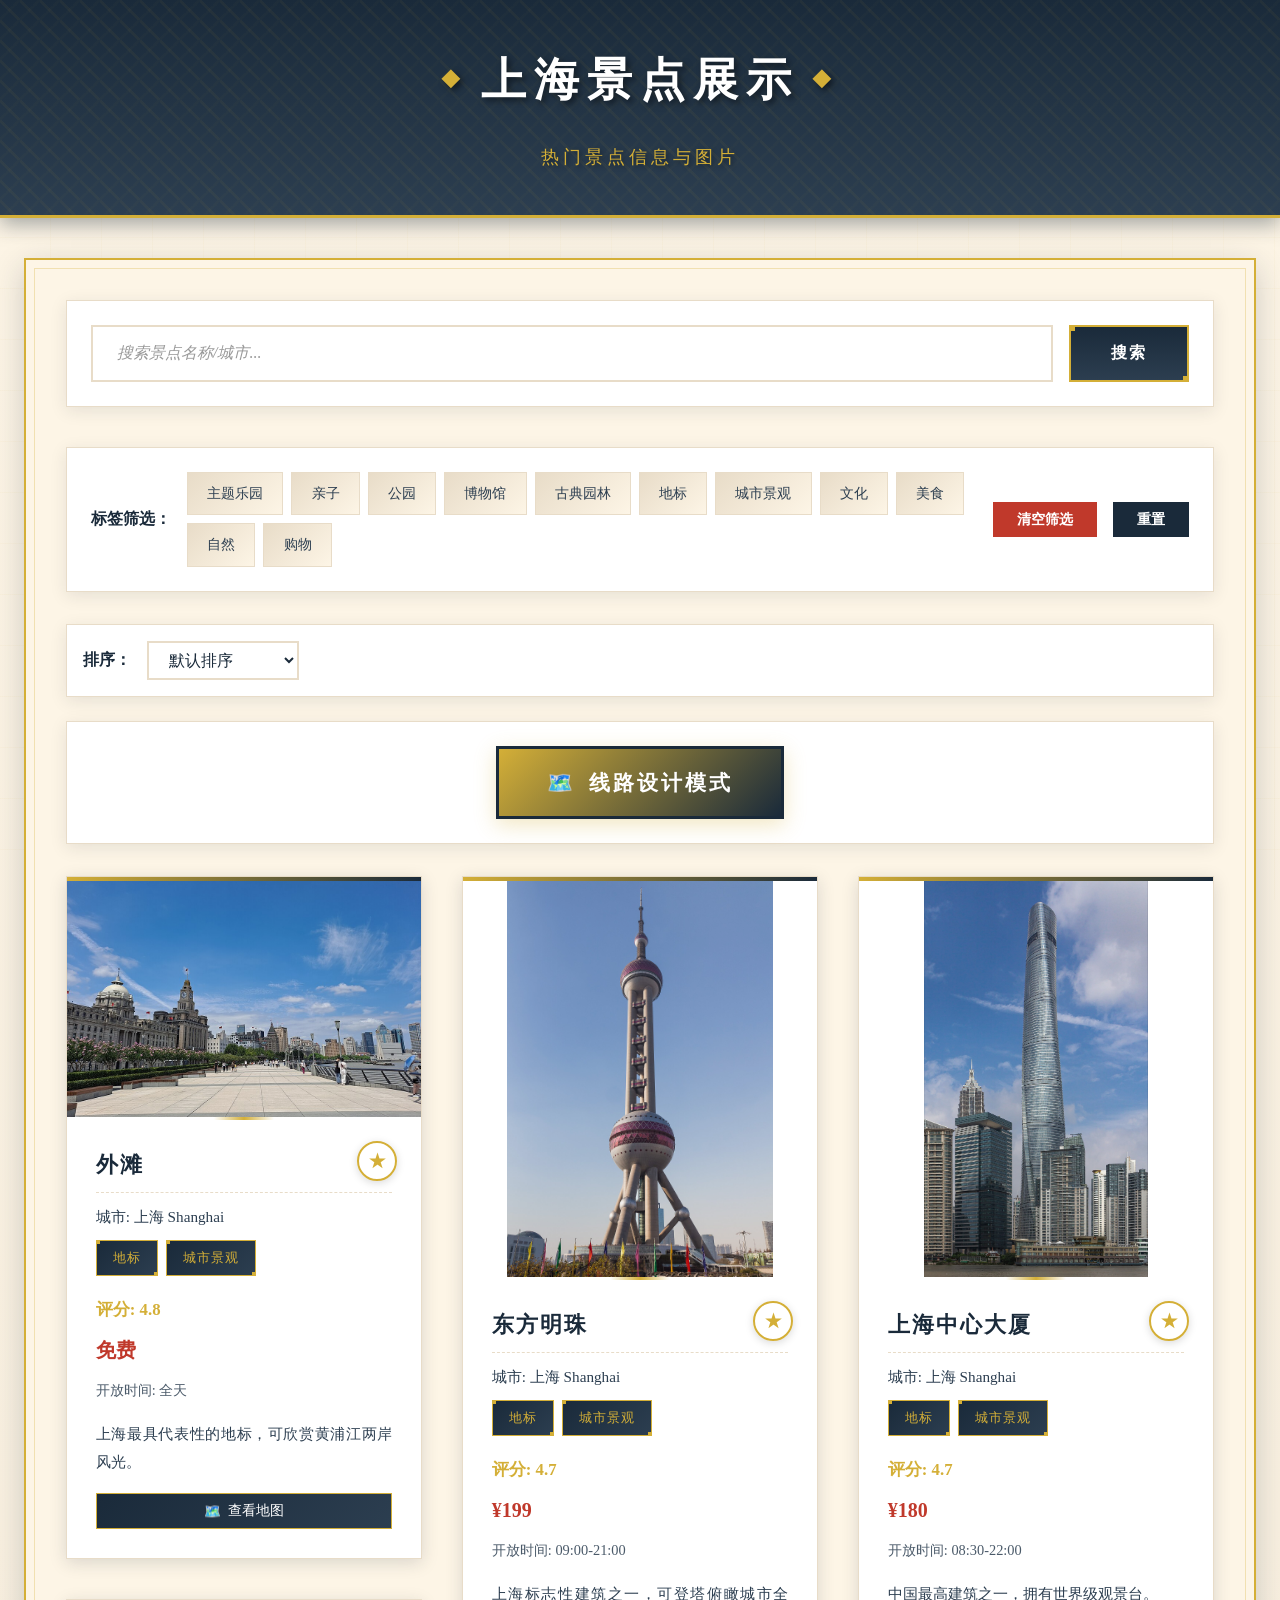
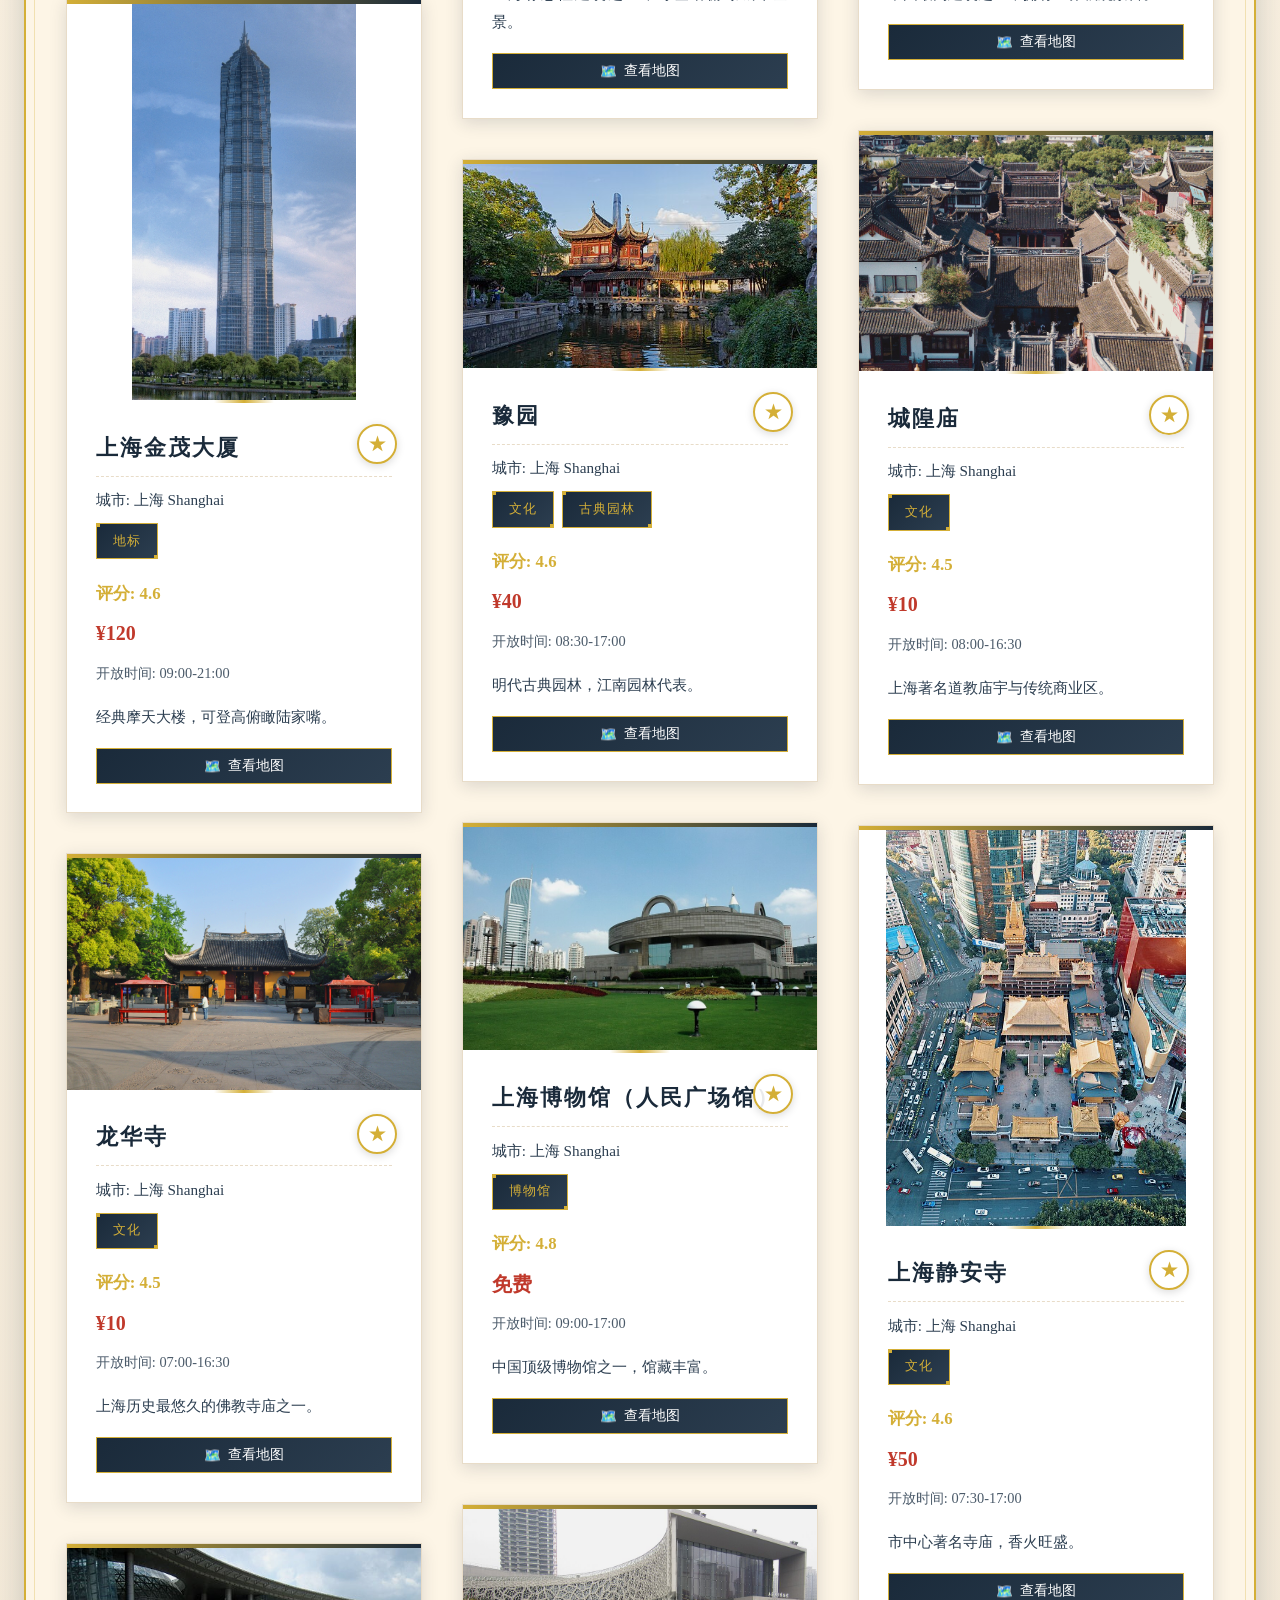
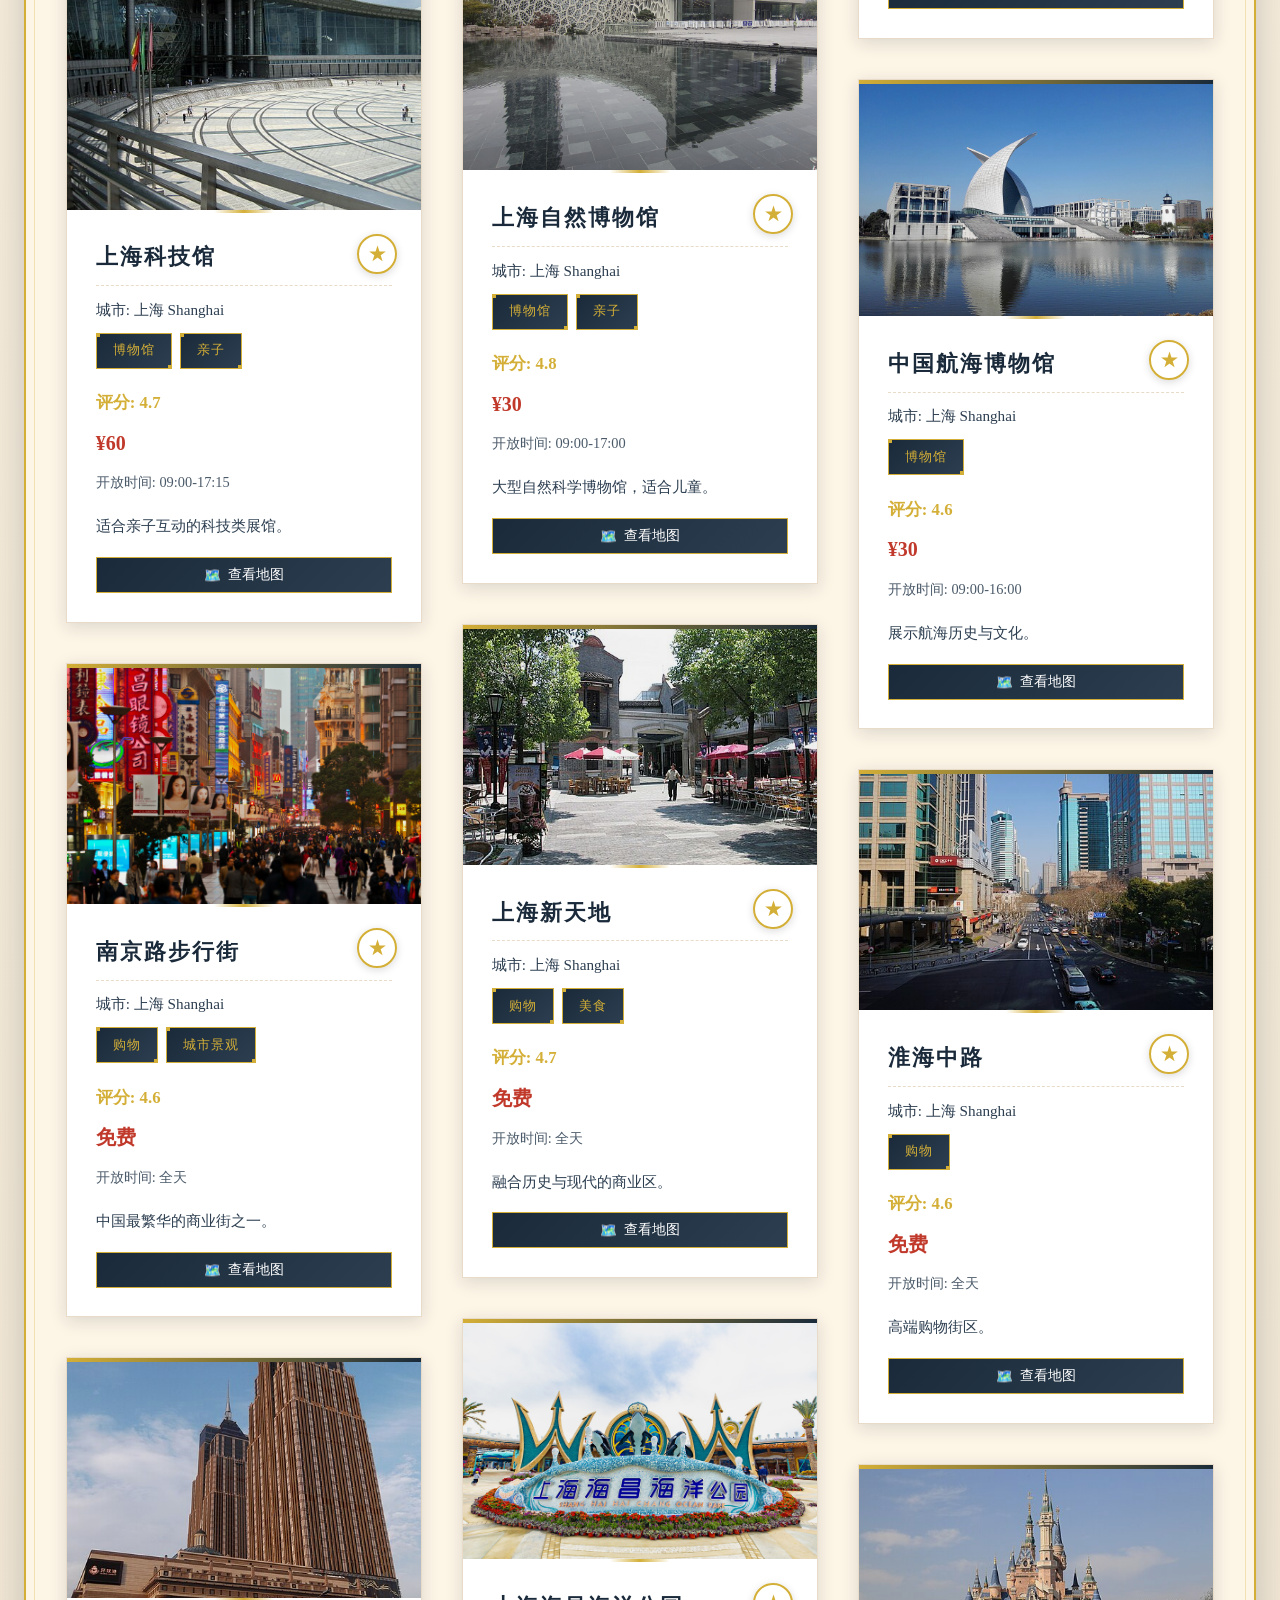
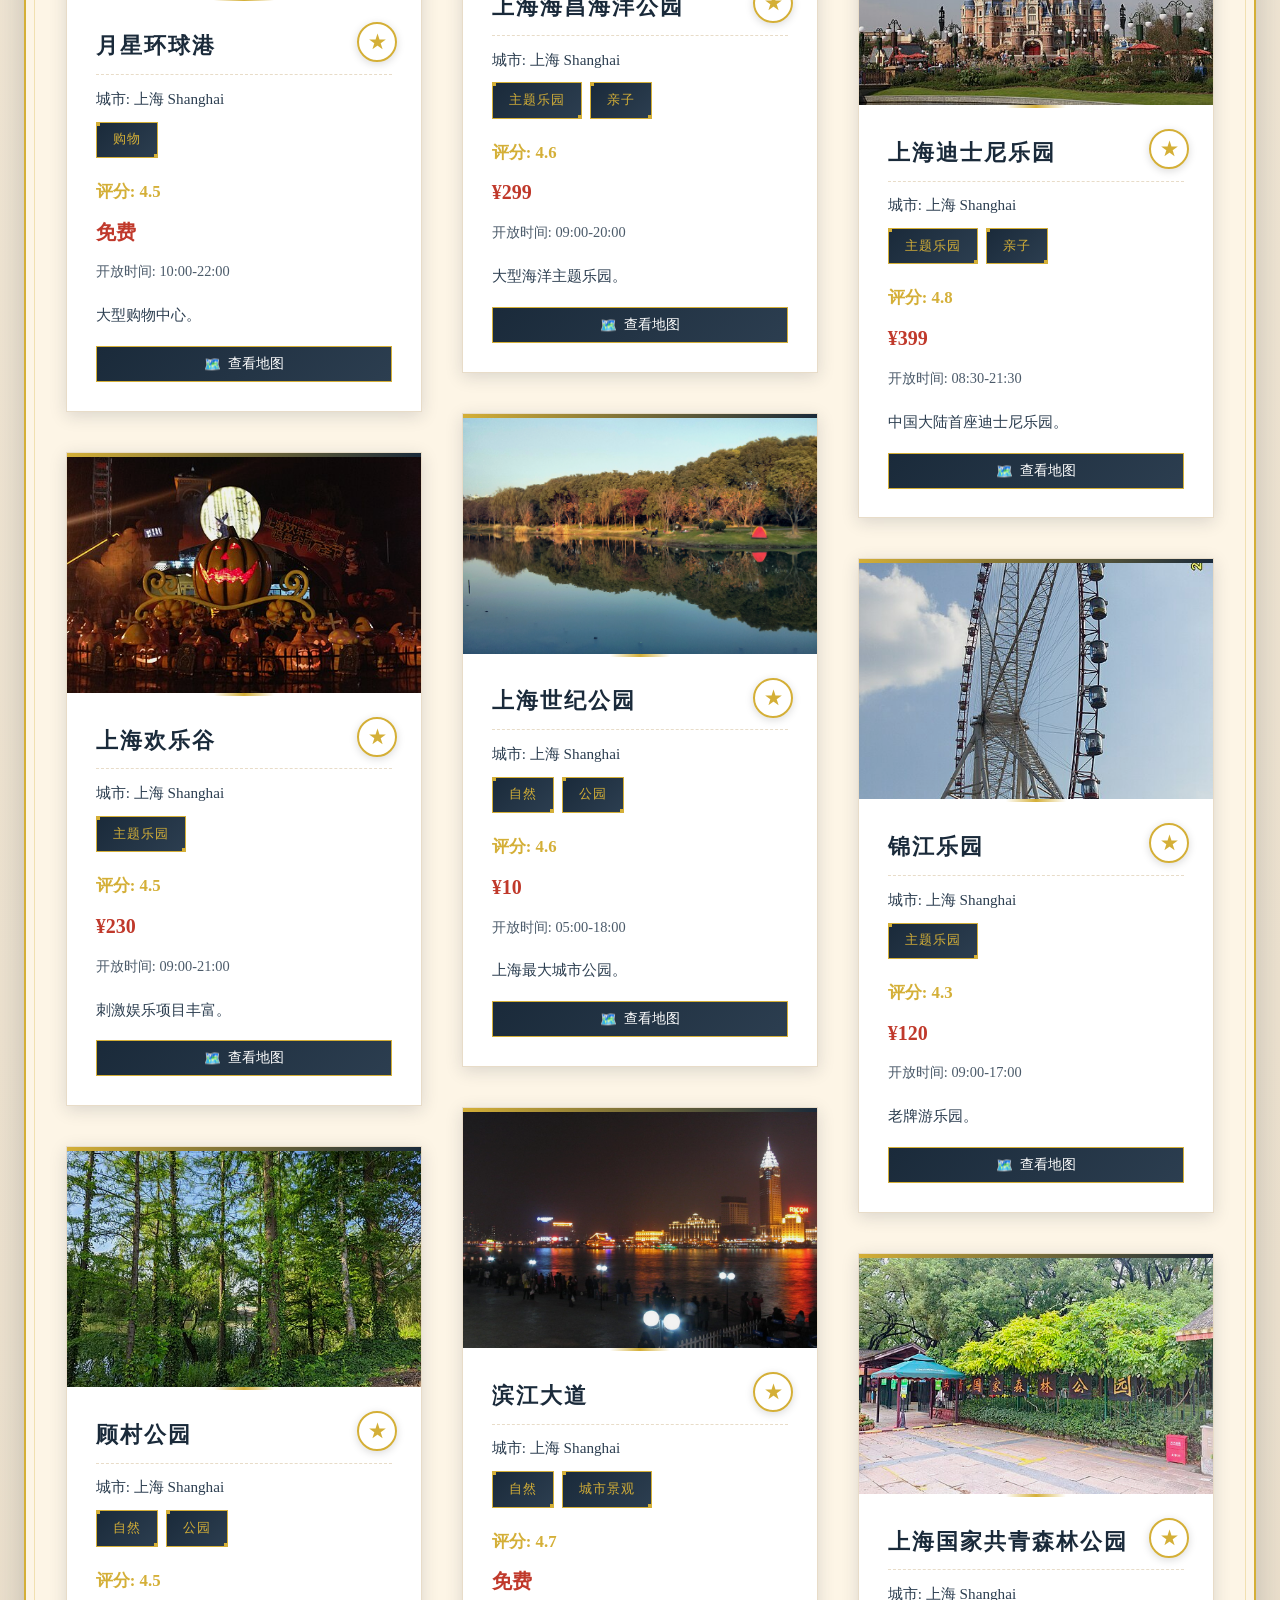
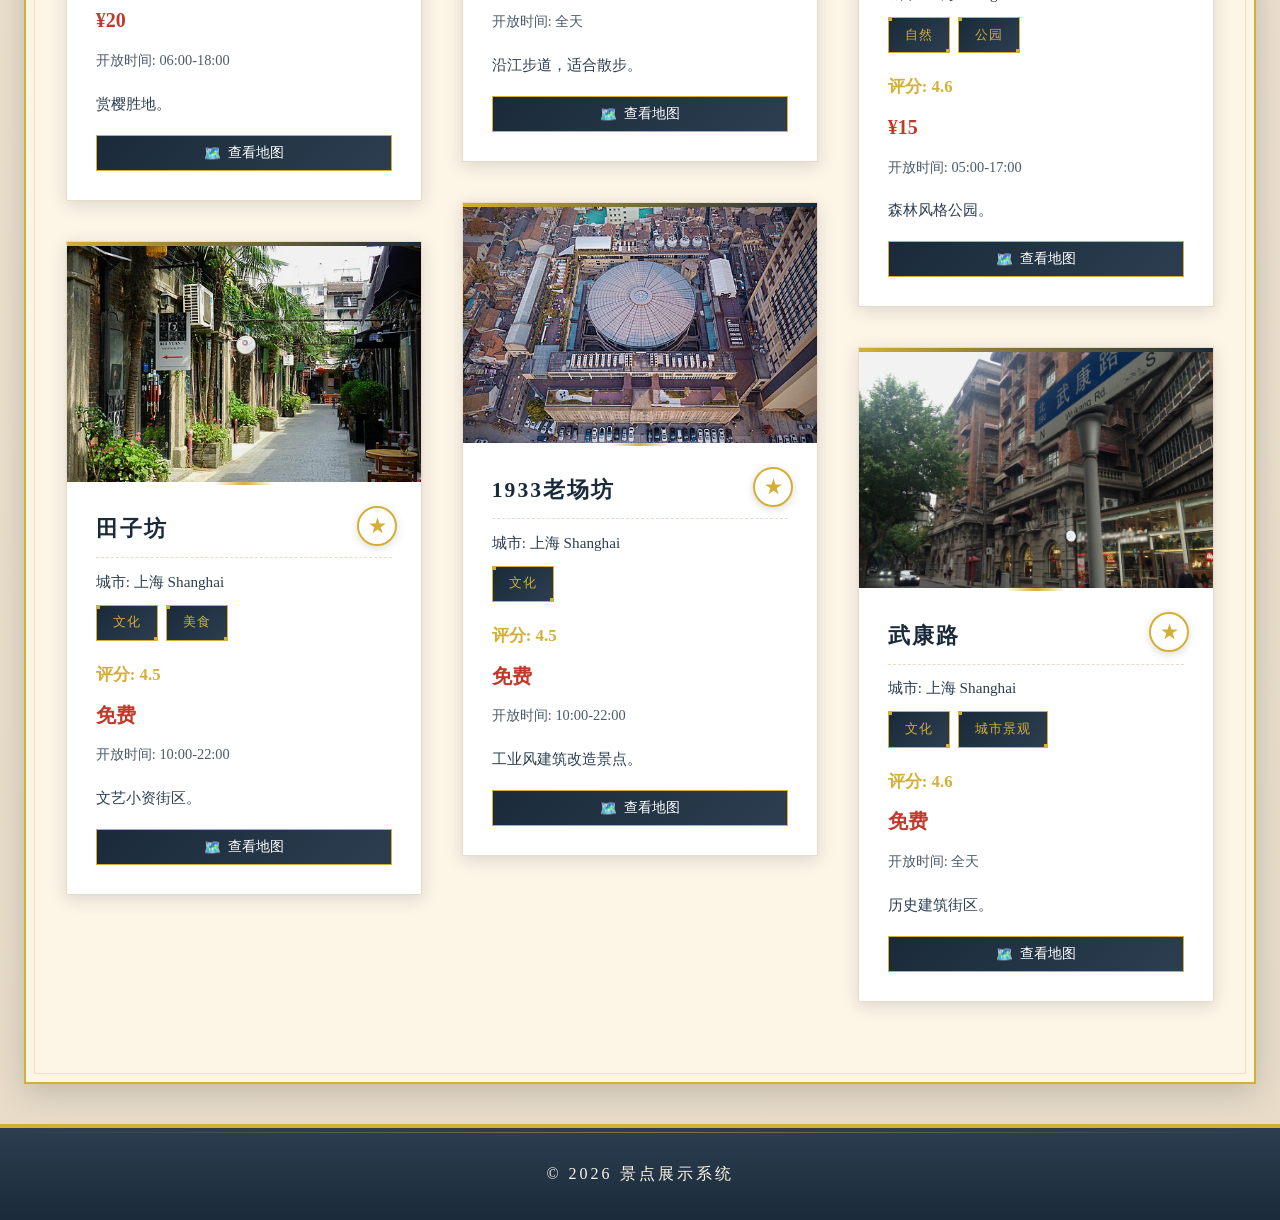
==== commit 3a28207e: "feat: 线路规划模式优化 - 修改勾选提示为数字顺序显示（1-7） - 按照用户选择顺序生成路线 - 更新景点 location 字段（从 map_url 解析） - 添加 map_url 字段到" ====
--- a/index.html
+++ b/index.html
@@ -41,10 +41,27 @@
             </div>
             <!-- 线路设计模式按钮 -->
             <div id="route-design-container">
-                <button id="route-design-btn" class="route-design-btn">
-                    <span class="btn-icon">🗺️</span>
-                    <span>线路设计模式</span>
-                </button>
+                <div class="route-design-wrapper">
+                    <button id="route-design-btn" class="route-design-btn">
+                        <span class="btn-icon">🗺️</span>
+                        <span>线路设计模式</span>
+                    </button>
+                    <div class="route-design-tooltip">
+                        <div class="tooltip-header">
+                            <span class="tooltip-icon">ℹ️</span>
+                            <span class="tooltip-title">线路规划功能说明</span>
+                        </div>
+                        <div class="tooltip-content">
+                            <p>进入线路规划模式后，您可以：</p>
+                            <ul>
+                                <li><span class="step-icon">1</span> 选择最多7个景点</li>
+                                <li><span class="step-icon">2</span> 点击"确定选择"按钮</li>
+                                <li><span class="step-icon">3</span> 自动在百度地图生成最优路线</li>
+                                <li><span class="step-icon">4</span> 查看完整行程规划</li>
+                            </ul>
+                        </div>
+                    </div>
+                </div>
             </div>
             <!-- 瀑布流景点列表容器 -->
             <div id="scenic-list">
@@ -64,6 +81,7 @@
     <div id="route-design-bar" class="route-design-bar hidden">
         <div class="route-design-bar-content">
             <span class="selected-count">已选择 <span id="selected-count-num">0</span> 个景点</span>
+            <span id="selection-limit-message" class="selection-limit-message">只能选择7个景点</span>
             <div class="route-design-actions">
                 <button id="cancel-route-design-btn" class="cancel-route-btn">取消</button>
                 <button id="confirm-route-btn" class="confirm-route-btn">确定选择</button>
--- a/styles/style.css
+++ b/styles/style.css
@@ -1422,6 +1422,85 @@
     box-shadow: 0 4px 12px rgba(192, 57, 43, 0.3);
 }
 
+.route-design-wrapper {
+    position: relative;
+    display: inline-block;
+}
+
+.route-design-tooltip {
+    position: absolute;
+    top: 120%;
+    left: 50%;
+    transform: translateX(-50%);
+    background: white;
+    padding: 1.2rem;
+    border-radius: 12px;
+    box-shadow: 0 8px 24px rgba(0, 0, 0, 0.15);
+    white-space: normal;
+    opacity: 0;
+    visibility: hidden;
+    transition: all 0.3s ease;
+    border: 2px solid var(--shanghai-gold);
+    z-index: 100;
+    width: 320px;
+    max-width: 90vw;
+}
+
+.route-design-wrapper:hover .route-design-tooltip {
+    opacity: 1;
+    visibility: visible;
+    top: 110%;
+}
+
+.tooltip-header {
+    display: flex;
+    align-items: center;
+    margin-bottom: 0.8rem;
+    padding-bottom: 0.6rem;
+    border-bottom: 1px solid rgba(212, 175, 55, 0.3);
+}
+
+.tooltip-icon {
+    color: var(--shanghai-gold);
+    margin-right: 0.5rem;
+    font-size: 1.1rem;
+}
+
+.tooltip-title {
+    color: var(--shanghai-navy);
+    font-size: 1rem;
+    font-weight: 700;
+    letter-spacing: 1px;
+}
+
+.tooltip-content {
+    font-size: 0.9rem;
+}
+
+.tooltip-content p {
+    color: var(--shanghai-dark);
+    margin-bottom: 0.6rem;
+    font-weight: 500;
+}
+
+.tooltip-content ul {
+    margin: 0;
+    padding-left: 1.5rem;
+    color: var(--shanghai-dark);
+}
+
+.tooltip-content li {
+    margin-bottom: 0.4rem;
+    line-height: 1.5;
+}
+
+.step-icon {
+    color: var(--shanghai-gold);
+    font-weight: 700;
+    margin-right: 0.3rem;
+    font-size: 0.85rem;
+}
+
 .route-design-bar {
     position: fixed;
     bottom: 0;
@@ -1459,6 +1538,18 @@
     color: var(--shanghai-gold);
     font-size: 1.3rem;
     font-weight: 700;
+}
+
+.selection-limit-message {
+    color: var(--shanghai-red);
+    font-size: 1rem;
+    font-weight: 600;
+    letter-spacing: 1px;
+    display: none;
+}
+
+.selection-limit-message.show {
+    display: block;
 }
 
 .route-design-actions {
@@ -1545,6 +1636,9 @@
     transition: all 0.3s ease;
     z-index: 25;
     box-shadow: 0 2px 8px rgba(0, 0, 0, 0.2);
+    font-weight: 700;
+    font-size: 1.1rem;
+    color: var(--shanghai-navy);
 }
 
 .card-checkbox:hover {
@@ -1555,27 +1649,21 @@
 .spot-card.selected .card-checkbox {
     background: var(--shanghai-gold);
     border-color: var(--shanghai-navy);
+    color: white;
 }
 
 .card-checkbox::after {
-    content: '✓';
-    color: var(--shanghai-navy);
-    font-size: 1.5rem;
-    font-weight: bold;
-    opacity: 0;
-    transform: scale(0);
-    transition: all 0.2s ease;
+    content: '';
 }
 
 .spot-card.selected .card-checkbox::after {
-    opacity: 1;
-    transform: scale(1);
+    content: '';
 }
 
 @media (max-width: 768px) {
     .route-design-bar-content {
         flex-direction: column;
-        gap: 1rem;
+        gap: 0.8rem;
     }
     
     .route-design-actions {
@@ -1593,11 +1681,17 @@
         font-size: 1rem;
     }
     
+    .selection-limit-message {
+        font-size: 0.9rem;
+        text-align: center;
+    }
+    
     .card-checkbox {
         width: 28px;
         height: 28px;
         top: 1rem;
         left: 1rem;
+        font-size: 1rem;
     }
 }
 
@@ -1610,6 +1704,29 @@
         padding: 1rem 2rem;
         font-size: 1.1rem;
         letter-spacing: 2px;
+    }
+    
+    .route-design-tooltip {
+        font-size: 0.85rem;
+        padding: 1rem;
+        width: 280px;
+        top: 115%;
+    }
+    
+    .tooltip-title {
+        font-size: 0.9rem;
+    }
+    
+    .tooltip-content p {
+        font-size: 0.85rem;
+    }
+    
+    .tooltip-content li {
+        font-size: 0.85rem;
+    }
+    
+    .step-icon {
+        font-size: 0.8rem;
     }
 }
 
@@ -1631,6 +1748,29 @@
         letter-spacing: 1px;
     }
     
+    .route-design-tooltip {
+        font-size: 0.8rem;
+        padding: 0.8rem;
+        width: 260px;
+        top: 110%;
+    }
+    
+    .tooltip-title {
+        font-size: 0.85rem;
+    }
+    
+    .tooltip-content p {
+        font-size: 0.8rem;
+    }
+    
+    .tooltip-content li {
+        font-size: 0.8rem;
+    }
+    
+    .step-icon {
+        font-size: 0.75rem;
+    }
+    
     #route-design-container {
         padding: 0.8rem;
     }
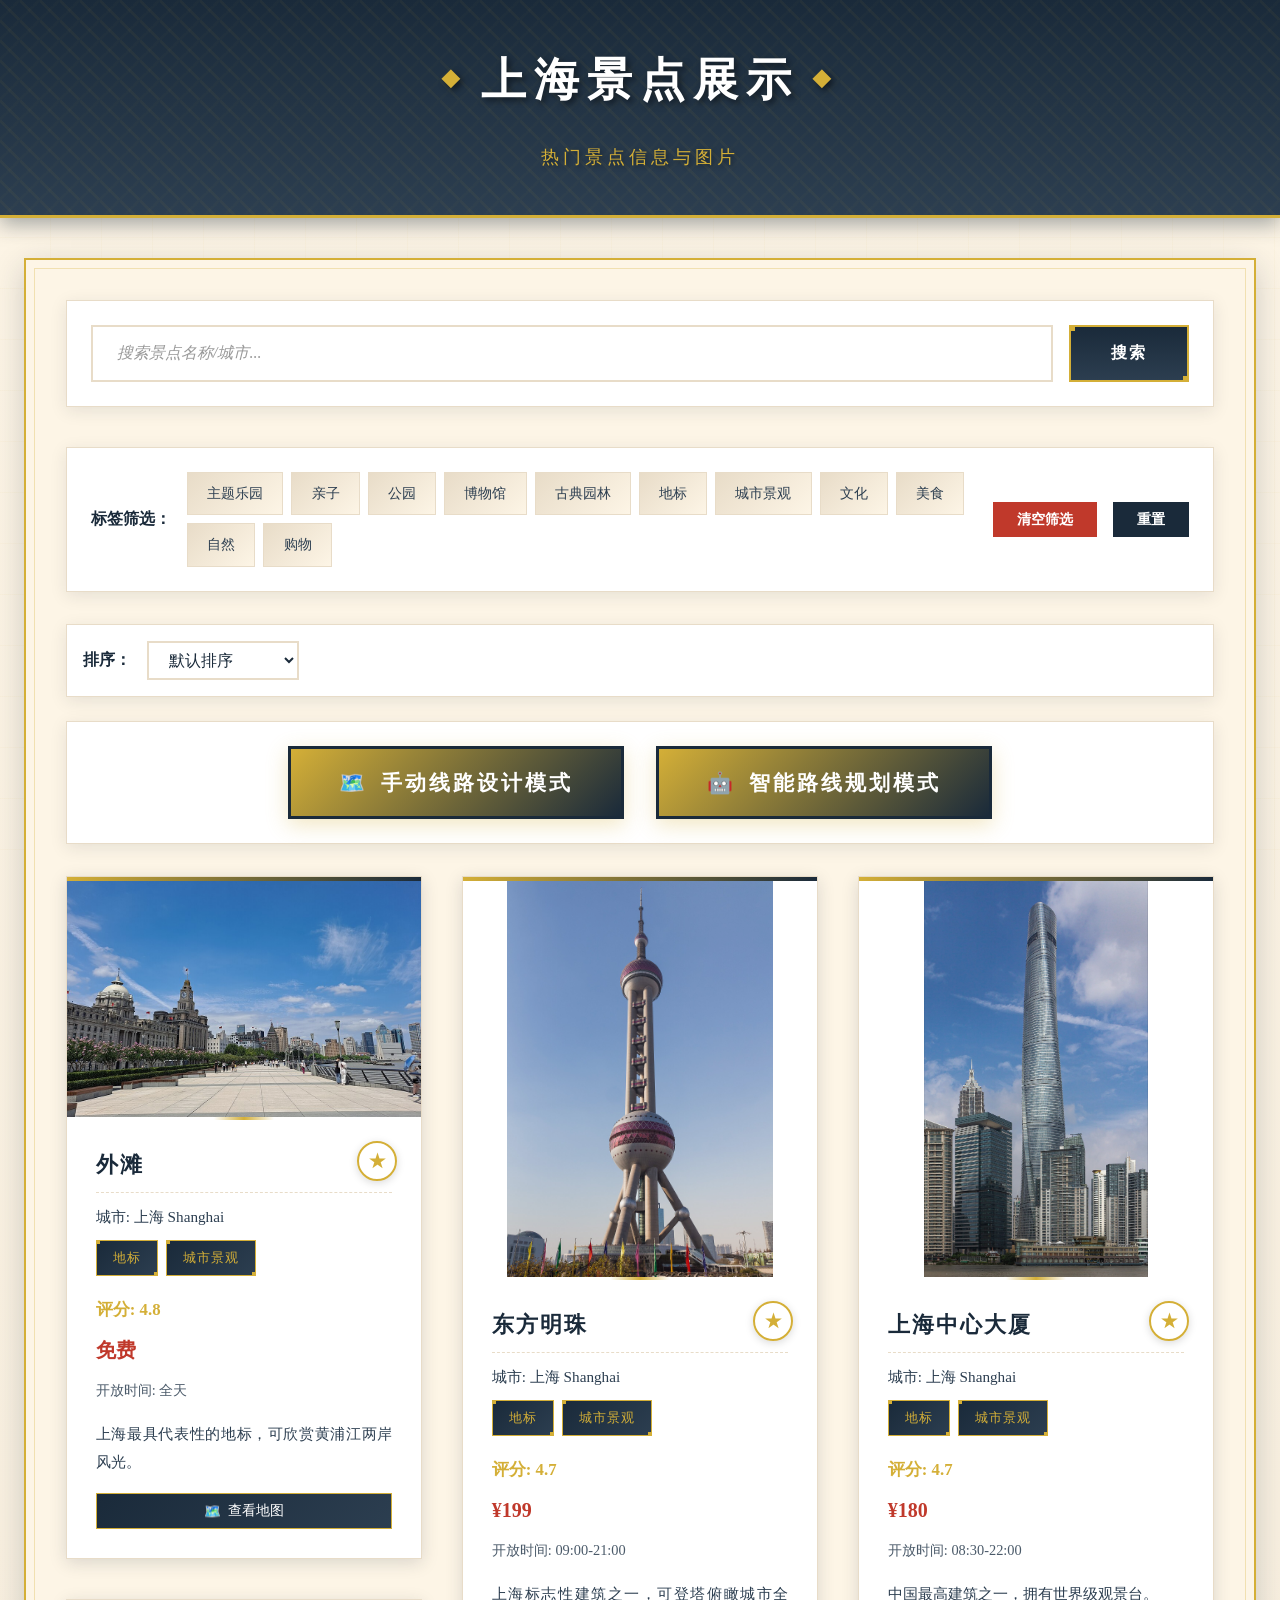
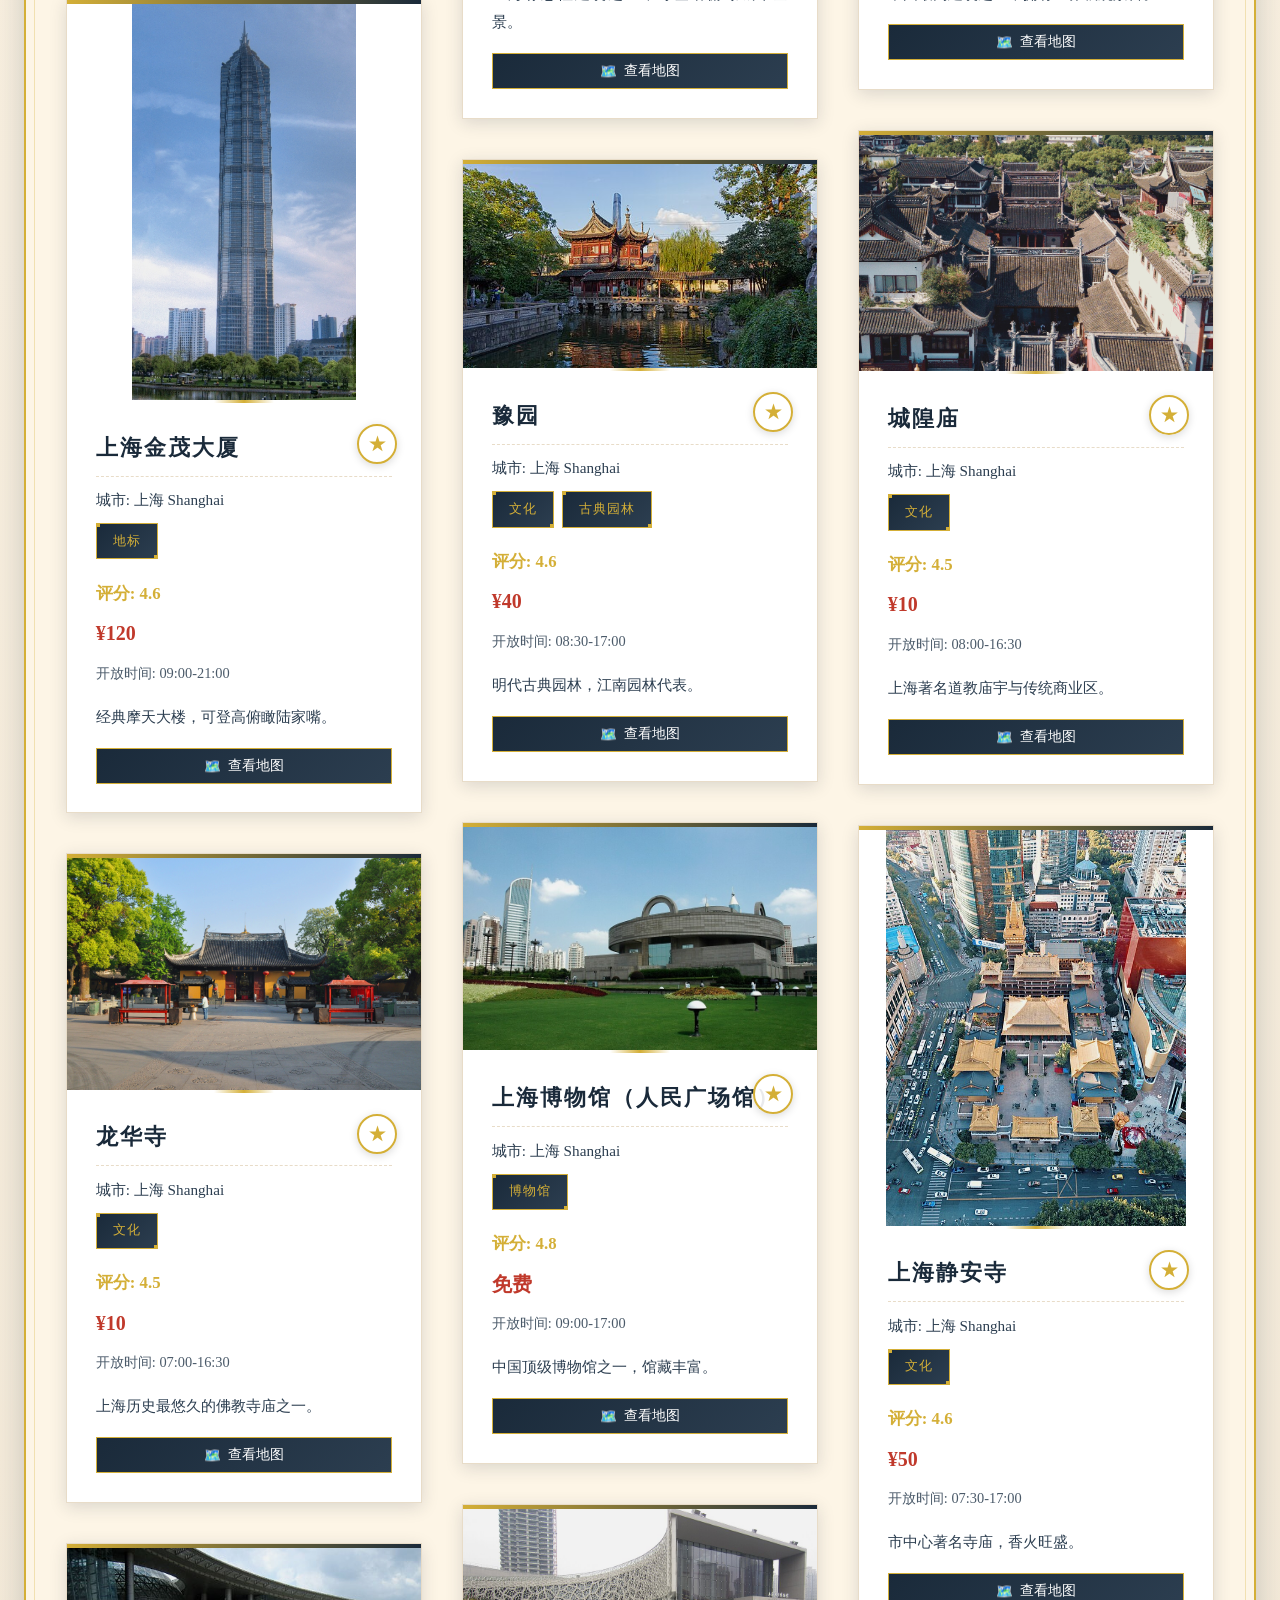
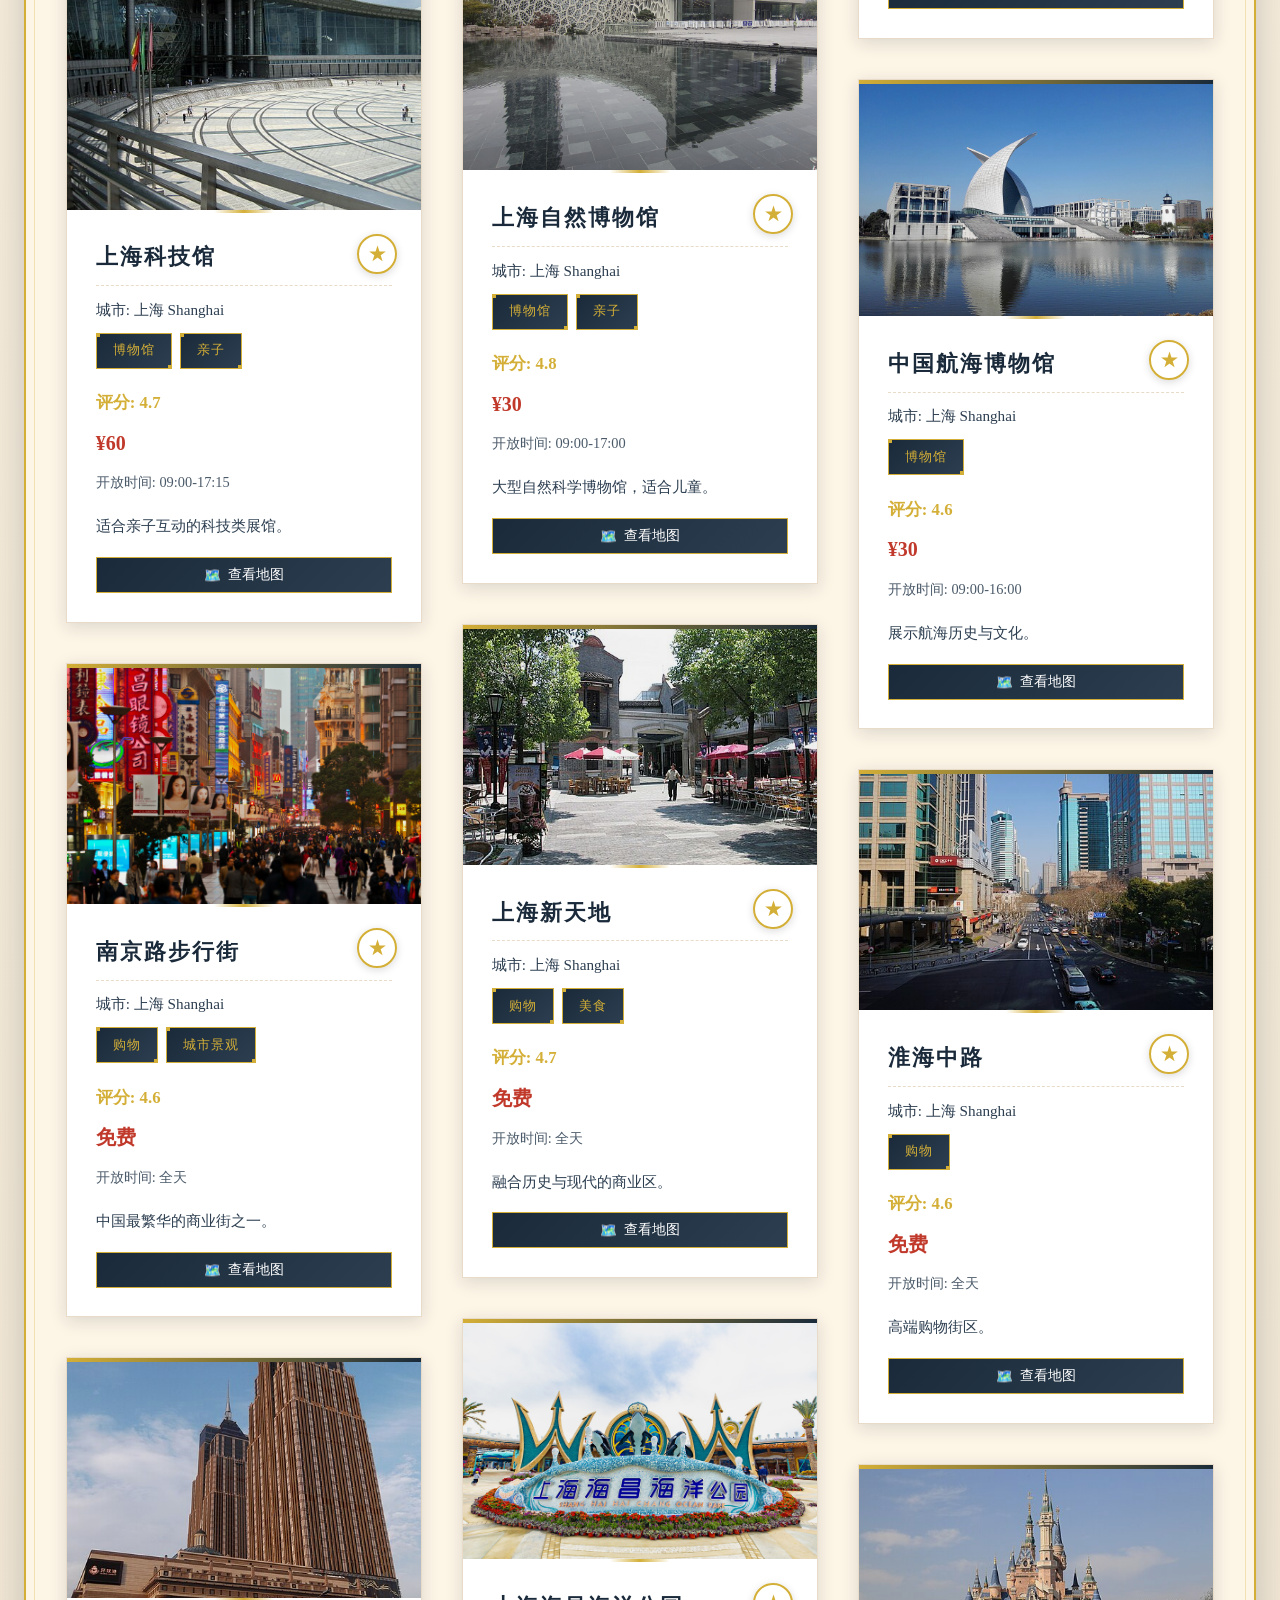
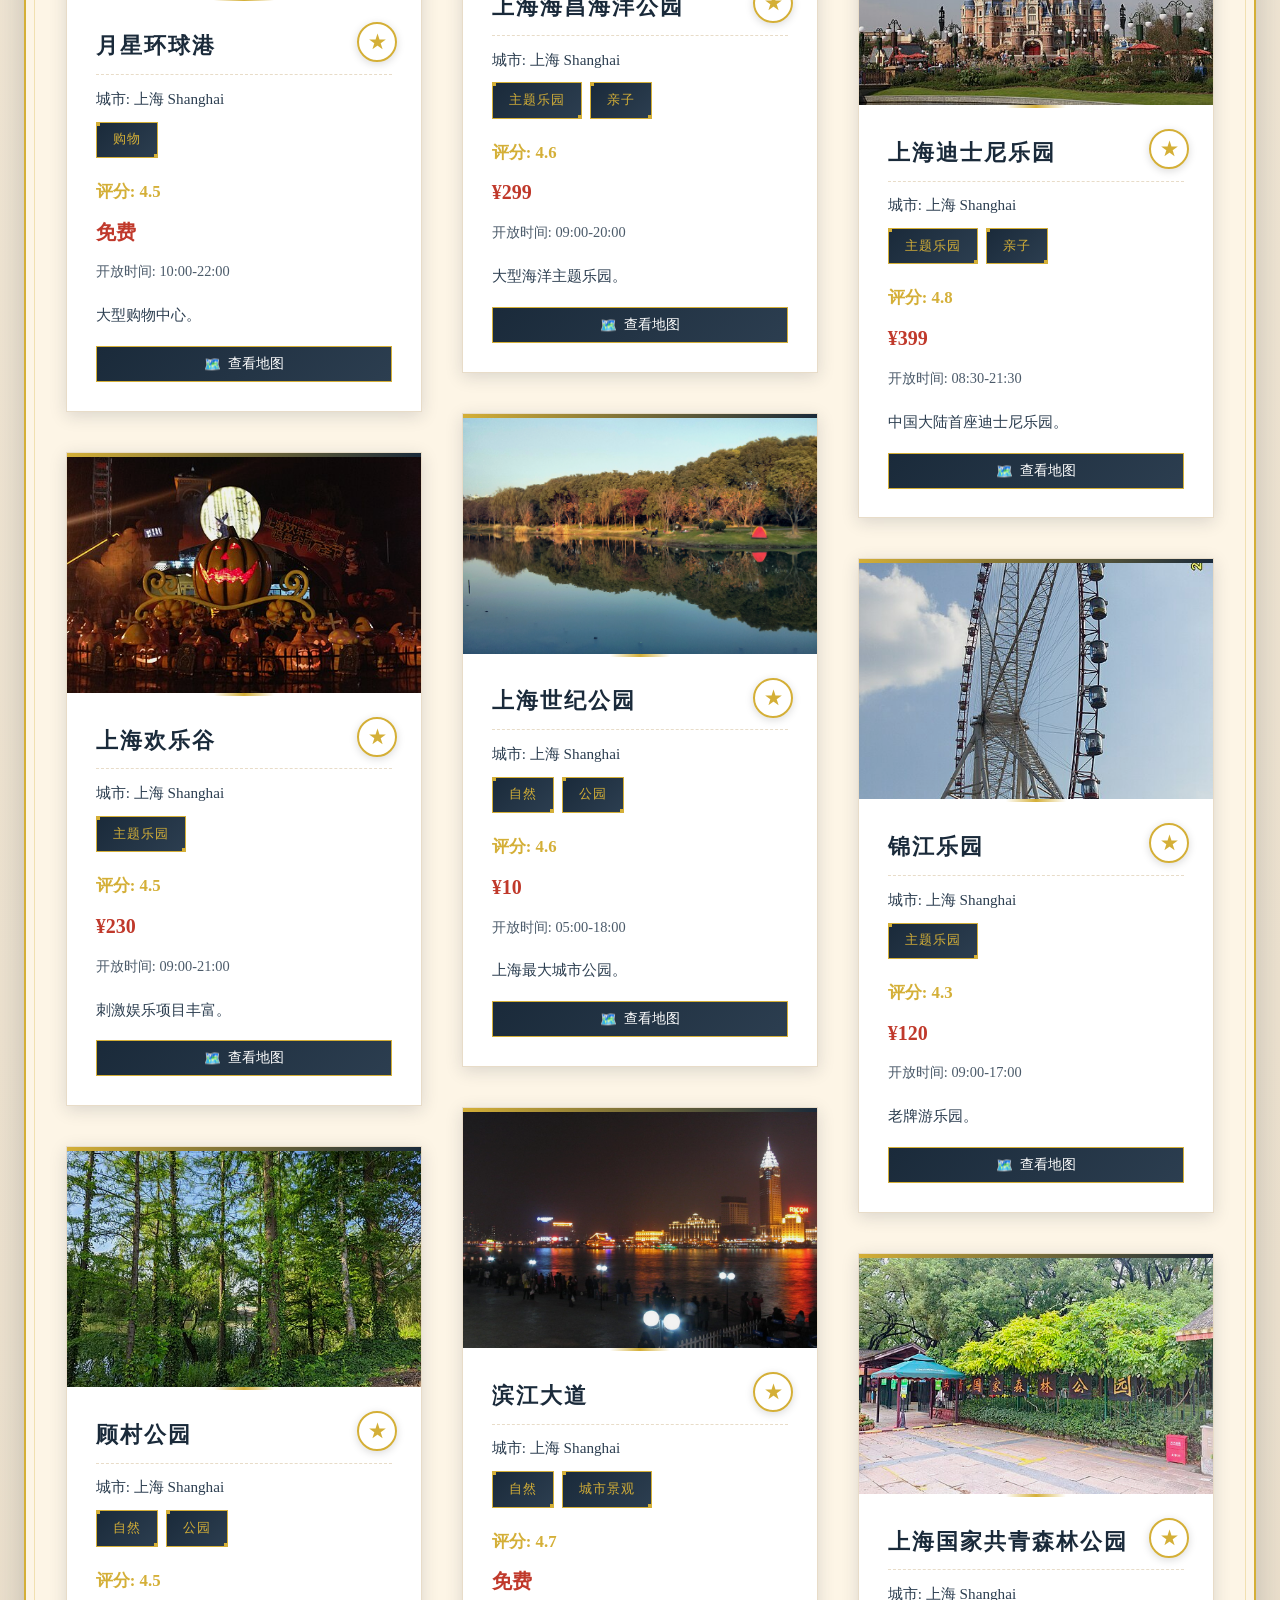
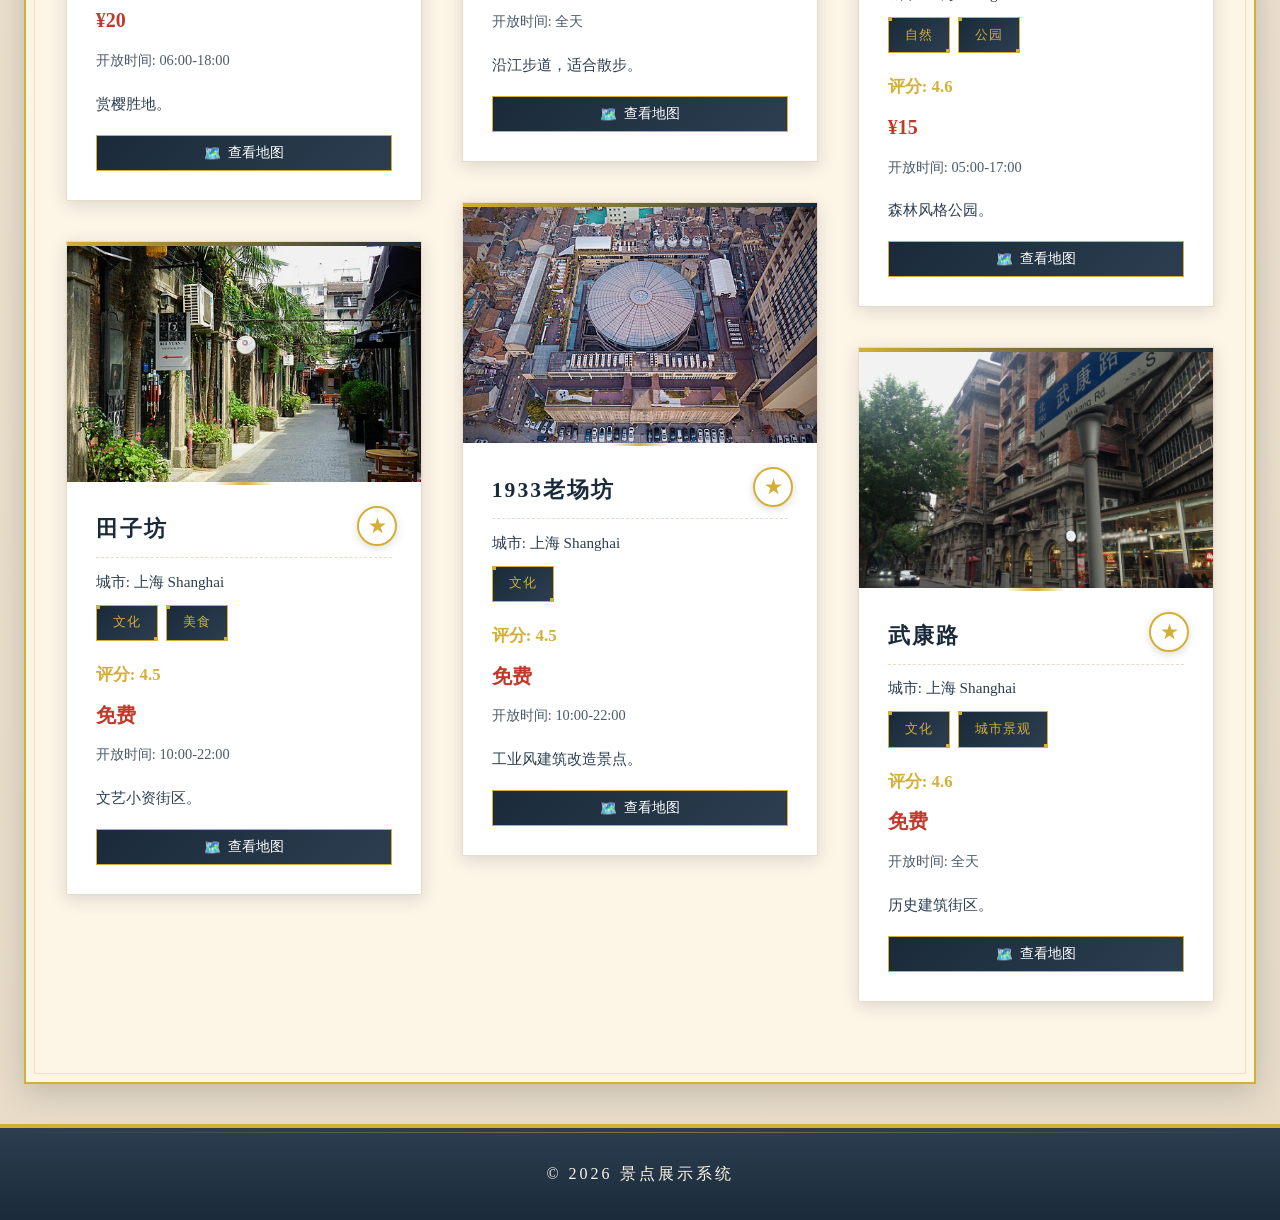
==== commit cb2571fc: "feat: 实现智能路线规划模式的悬停浮窗功能说明 - 为智能路线规划模式添加鼠标悬停浮窗效果 - 优化CSS样式，确保智能模式和手动模式的tooltip具有一致的视觉效果 - 添加媒体查询支持，确保" ====
--- a/index.html
+++ b/index.html
@@ -42,22 +42,43 @@
             <!-- 线路设计模式按钮 -->
             <div id="route-design-container">
                 <div class="route-design-wrapper">
-                    <button id="route-design-btn" class="route-design-btn">
+                    <button id="manual-route-btn" class="route-design-btn">
                         <span class="btn-icon">🗺️</span>
-                        <span>线路设计模式</span>
+                        <span>手动线路设计模式</span>
                     </button>
                     <div class="route-design-tooltip">
                         <div class="tooltip-header">
                             <span class="tooltip-icon">ℹ️</span>
-                            <span class="tooltip-title">线路规划功能说明</span>
+                            <span class="tooltip-title">手动线路规划功能说明</span>
                         </div>
                         <div class="tooltip-content">
-                            <p>进入线路规划模式后，您可以：</p>
+                            <p>进入手动线路规划模式后，您可以：</p>
                             <ul>
                                 <li><span class="step-icon">1</span> 选择最多7个景点</li>
                                 <li><span class="step-icon">2</span> 点击"确定选择"按钮</li>
                                 <li><span class="step-icon">3</span> 自动在百度地图生成最优路线</li>
                                 <li><span class="step-icon">4</span> 查看完整行程规划</li>
+                            </ul>
+                        </div>
+                    </div>
+                </div>
+                <div class="route-design-wrapper">
+                    <button id="smart-route-btn" class="route-design-btn">
+                        <span class="btn-icon">🤖</span>
+                        <span>智能路线规划模式</span>
+                    </button>
+                    <div class="smart-route-tooltip">
+                        <div class="tooltip-header">
+                            <span class="tooltip-icon">ℹ️</span>
+                            <span class="tooltip-title">智能路线规划功能说明</span>
+                        </div>
+                        <div class="tooltip-content">
+                            <p>进入智能路线规划模式后，您可以：</p>
+                            <ul>
+                                <li><span class="step-icon">1</span> 多选（打勾）任意数量景点</li>
+                                <li><span class="step-icon">2</span> 点击"确定选择"按钮</li>
+                                <li><span class="step-icon">3</span> 调用百度地图API智能规划最优路线</li>
+                                <li><span class="step-icon">4</span> 查看智能生成的行程规划</li>
                             </ul>
                         </div>
                     </div>
@@ -85,6 +106,17 @@
             <div class="route-design-actions">
                 <button id="cancel-route-design-btn" class="cancel-route-btn">取消</button>
                 <button id="confirm-route-btn" class="confirm-route-btn">确定选择</button>
+            </div>
+        </div>
+    </div>
+    
+    <!-- 智能路线规划悬浮操作栏 -->
+    <div id="smart-route-bar" class="route-design-bar hidden">
+        <div class="route-design-bar-content">
+            <span class="selected-count">已选择 <span id="smart-selected-count-num">0</span> 个景点</span>
+            <div class="route-design-actions">
+                <button id="cancel-smart-route-btn" class="cancel-route-btn">取消</button>
+                <button id="confirm-smart-route-btn" class="confirm-route-btn">确定选择</button>
             </div>
         </div>
     </div>
--- a/styles/style.css
+++ b/styles/style.css
@@ -1385,6 +1385,7 @@
 #route-design-container {
     display: flex;
     justify-content: center;
+    gap: 2rem;
     margin-bottom: 2rem;
     padding: 1.5rem;
     background: white;
@@ -1427,7 +1428,8 @@
     display: inline-block;
 }
 
-.route-design-tooltip {
+.route-design-tooltip,
+.smart-route-tooltip {
     position: absolute;
     top: 120%;
     left: 50%;
@@ -1446,7 +1448,8 @@
     max-width: 90vw;
 }
 
-.route-design-wrapper:hover .route-design-tooltip {
+.route-design-wrapper:hover .route-design-tooltip,
+.route-design-wrapper:hover .smart-route-tooltip {
     opacity: 1;
     visibility: visible;
     top: 110%;
@@ -1646,6 +1649,12 @@
     transform: scale(1.1);
 }
 
+.card-checkbox.selected {
+    background: var(--shanghai-gold);
+    border-color: var(--shanghai-navy);
+    color: white;
+}
+
 .spot-card.selected .card-checkbox {
     background: var(--shanghai-gold);
     border-color: var(--shanghai-navy);
@@ -1706,7 +1715,8 @@
         letter-spacing: 2px;
     }
     
-    .route-design-tooltip {
+    .route-design-tooltip,
+    .smart-route-tooltip {
         font-size: 0.85rem;
         padding: 1rem;
         width: 280px;
@@ -1748,7 +1758,8 @@
         letter-spacing: 1px;
     }
     
-    .route-design-tooltip {
+    .route-design-tooltip,
+    .smart-route-tooltip {
         font-size: 0.8rem;
         padding: 0.8rem;
         width: 260px;
@@ -1794,3 +1805,71 @@
     transform: translateY(-2px);
     box-shadow: 0 4px 12px rgba(212, 175, 55, 0.3);
 }
+
+/* ==================== 智能路线模式样式 ==================== */
+.smart-checkbox {
+    position: absolute;
+    top: 1.5rem;
+    left: 1.5rem;
+    width: 32px;
+    height: 32px;
+    background: rgba(255, 255, 255, 0.95);
+    border: 3px solid var(--shanghai-navy);
+    border-radius: 4px;
+    cursor: pointer;
+    display: flex;
+    align-items: center;
+    justify-content: center;
+    transition: all 0.3s ease;
+    z-index: 25;
+    box-shadow: 0 2px 8px rgba(0, 0, 0, 0.2);
+    font-weight: 700;
+    font-size: 1.2rem;
+    color: var(--shanghai-navy);
+}
+
+.smart-checkbox:hover {
+    border-color: var(--shanghai-gold);
+    transform: scale(1.1);
+}
+
+.smart-checkbox.selected {
+    background: var(--shanghai-gold);
+    border-color: var(--shanghai-navy);
+    color: white;
+}
+
+.spot-card.smart-selected .smart-checkbox {
+    background: var(--shanghai-gold);
+    border-color: var(--shanghai-navy);
+    color: white;
+}
+
+.smart-route-mode .spot-card:hover {
+    box-shadow: 0 8px 24px rgba(212, 175, 55, 0.2);
+}
+
+.smart-route-mode .spot-card.smart-selected {
+    transform: scale(1.02);
+    box-shadow: 0 12px 32px rgba(212, 175, 55, 0.3);
+}
+
+@media (max-width: 768px) {
+    .smart-checkbox {
+        width: 28px;
+        height: 28px;
+        top: 1rem;
+        left: 1rem;
+        font-size: 1rem;
+    }
+}
+
+@media (max-width: 479px) {
+    .smart-checkbox {
+        width: 24px;
+        height: 24px;
+        top: 0.8rem;
+        left: 0.8rem;
+        font-size: 0.9rem;
+    }
+}
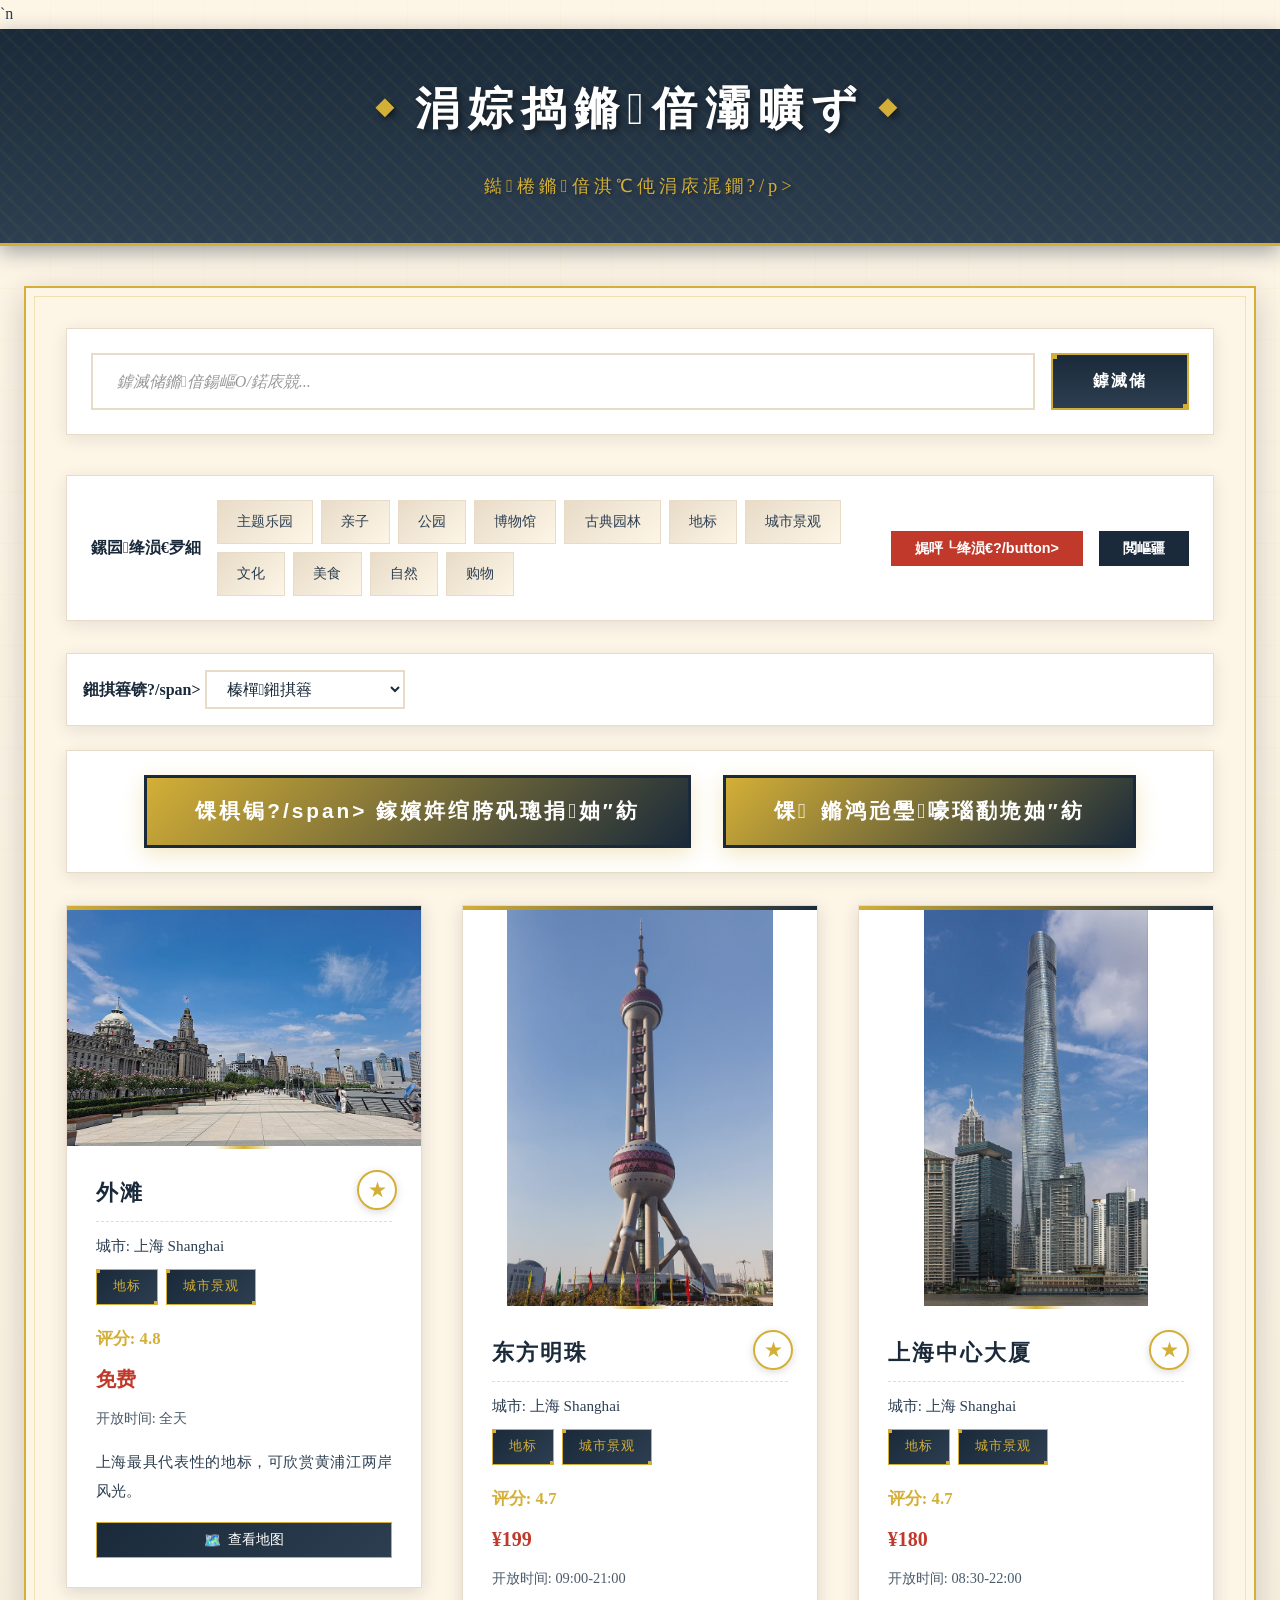
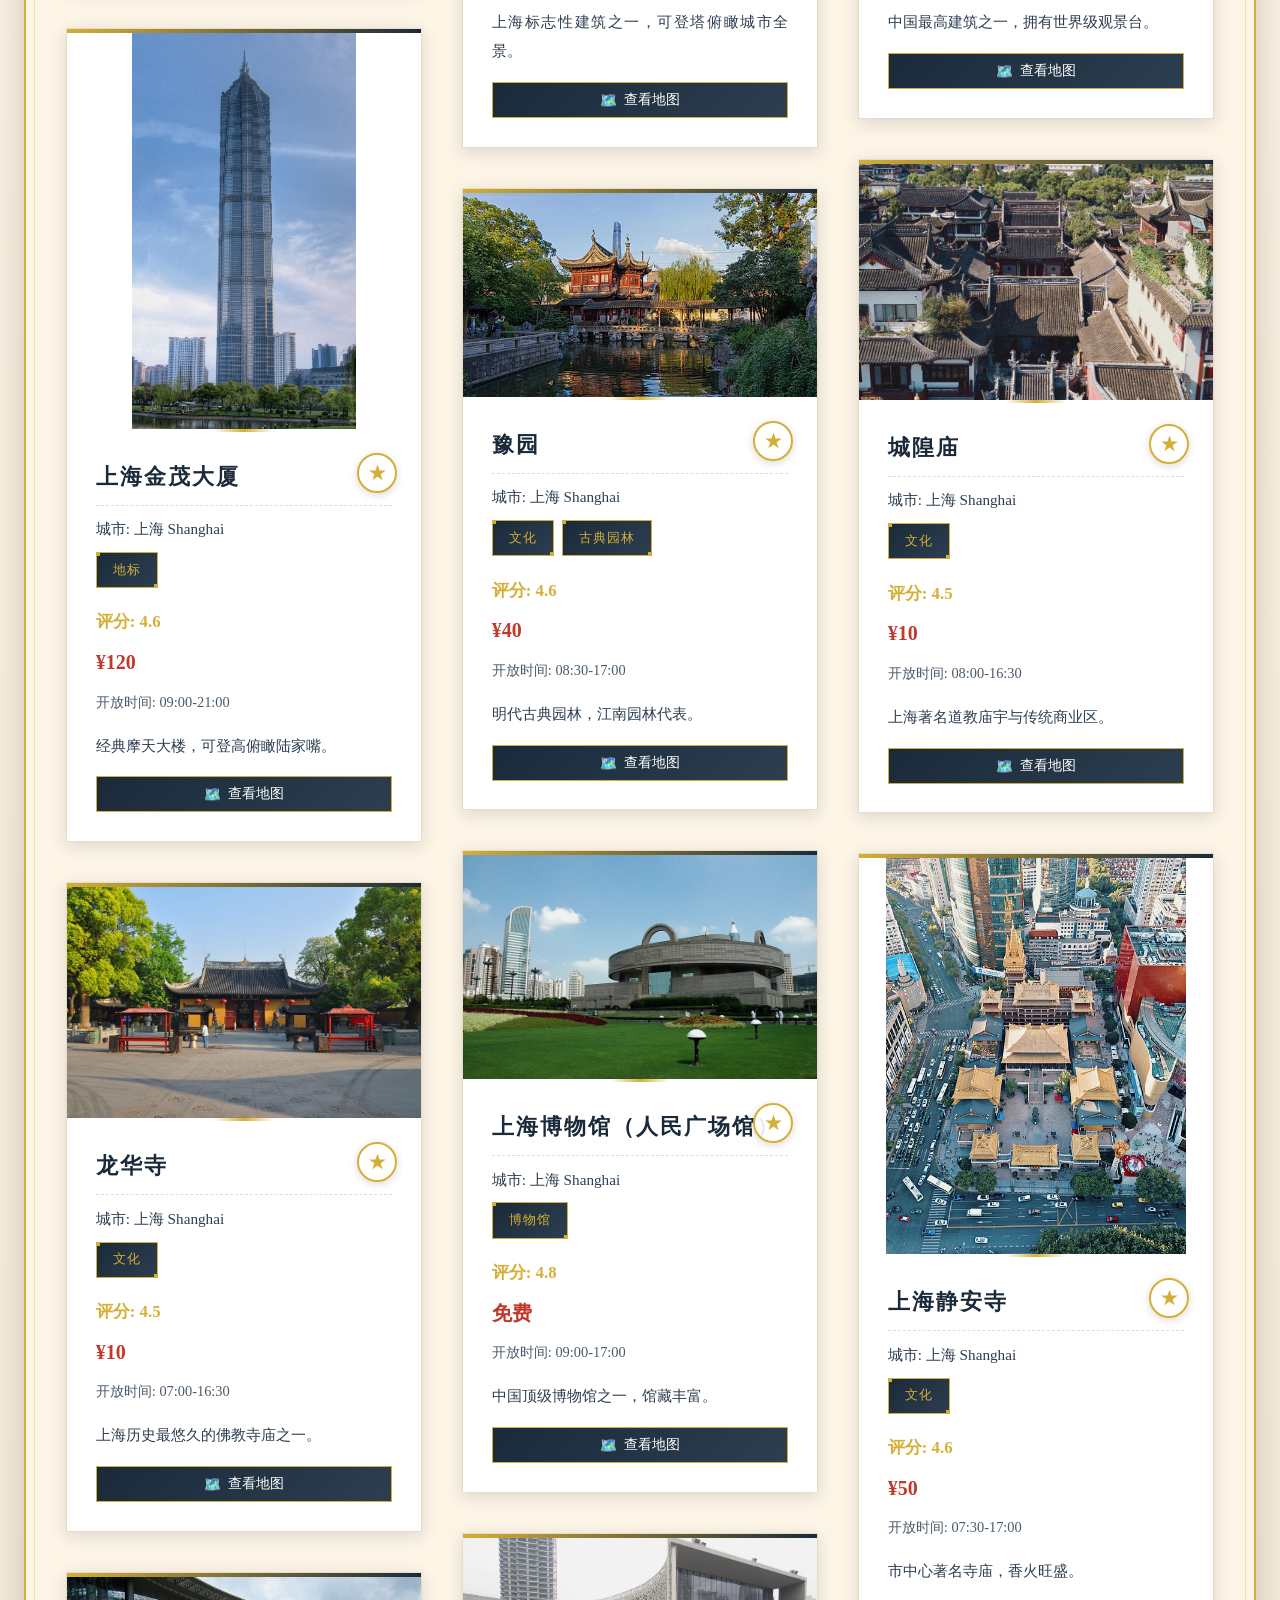
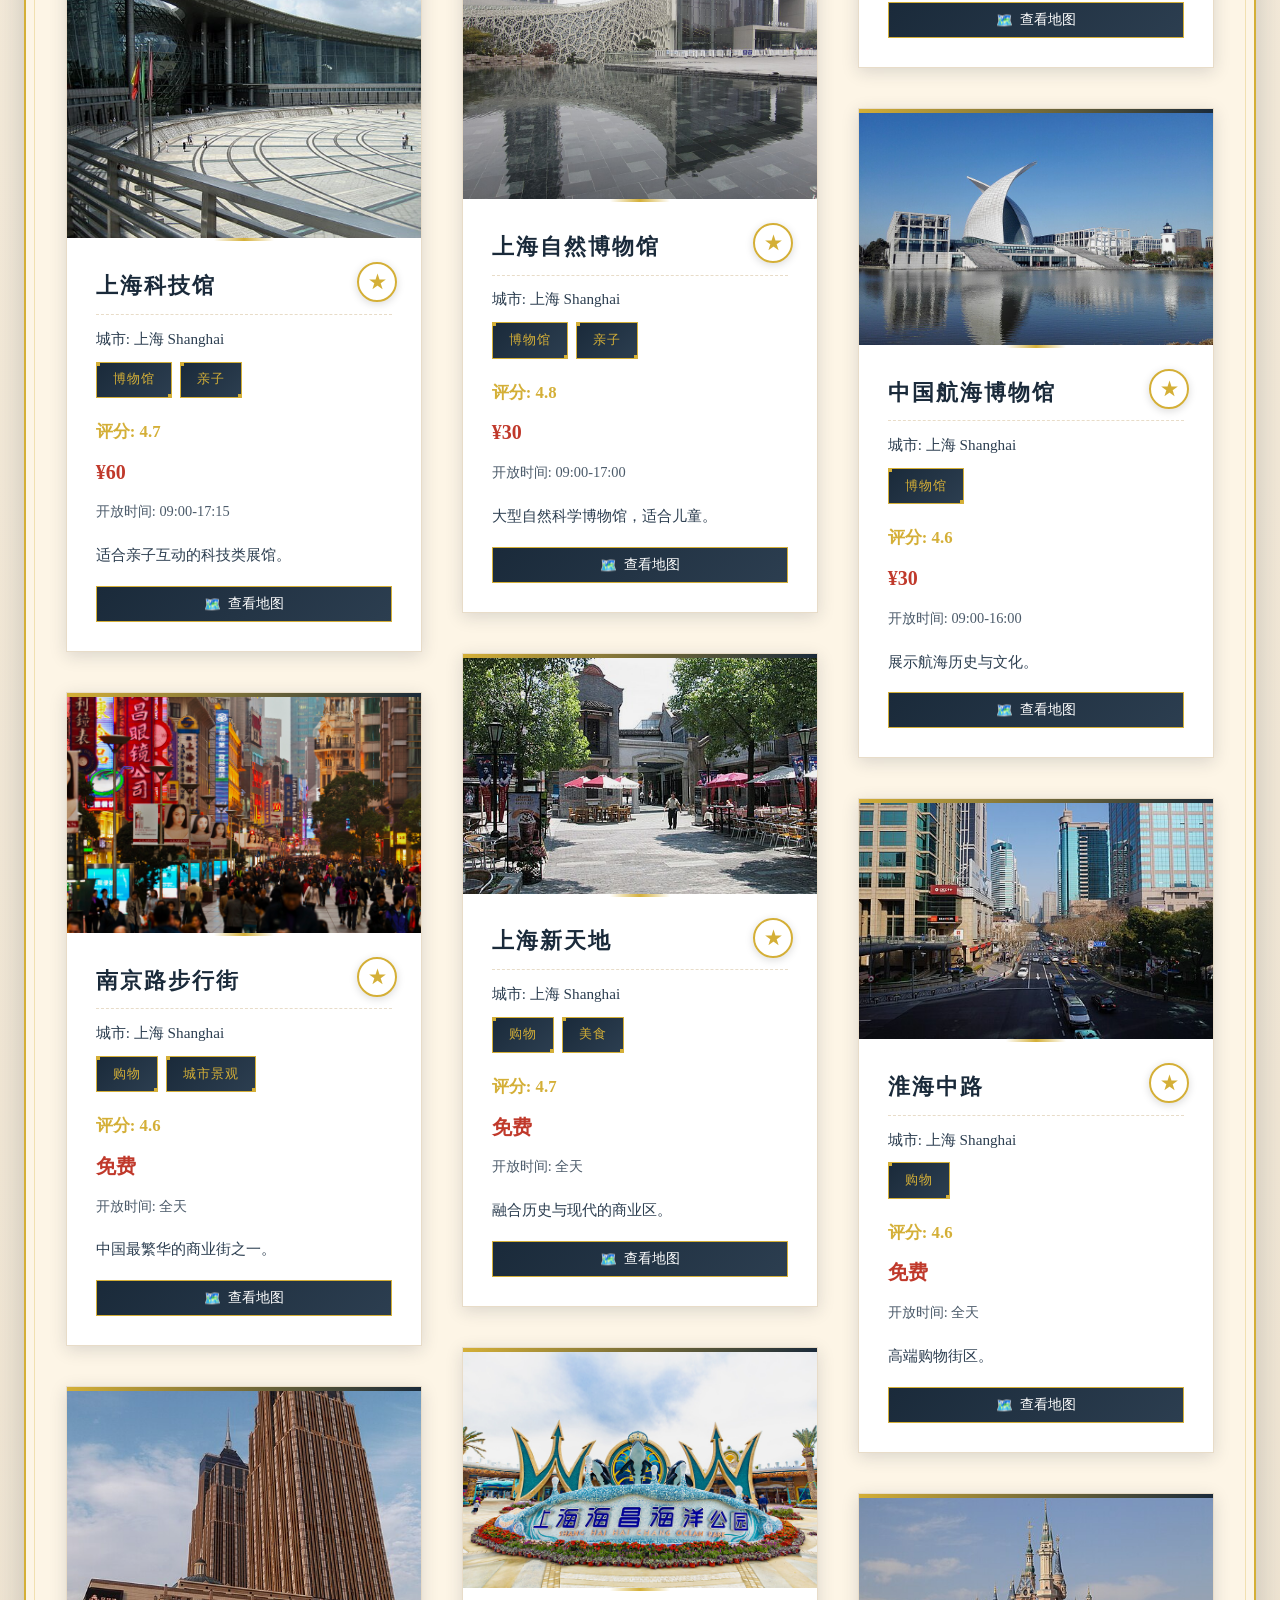
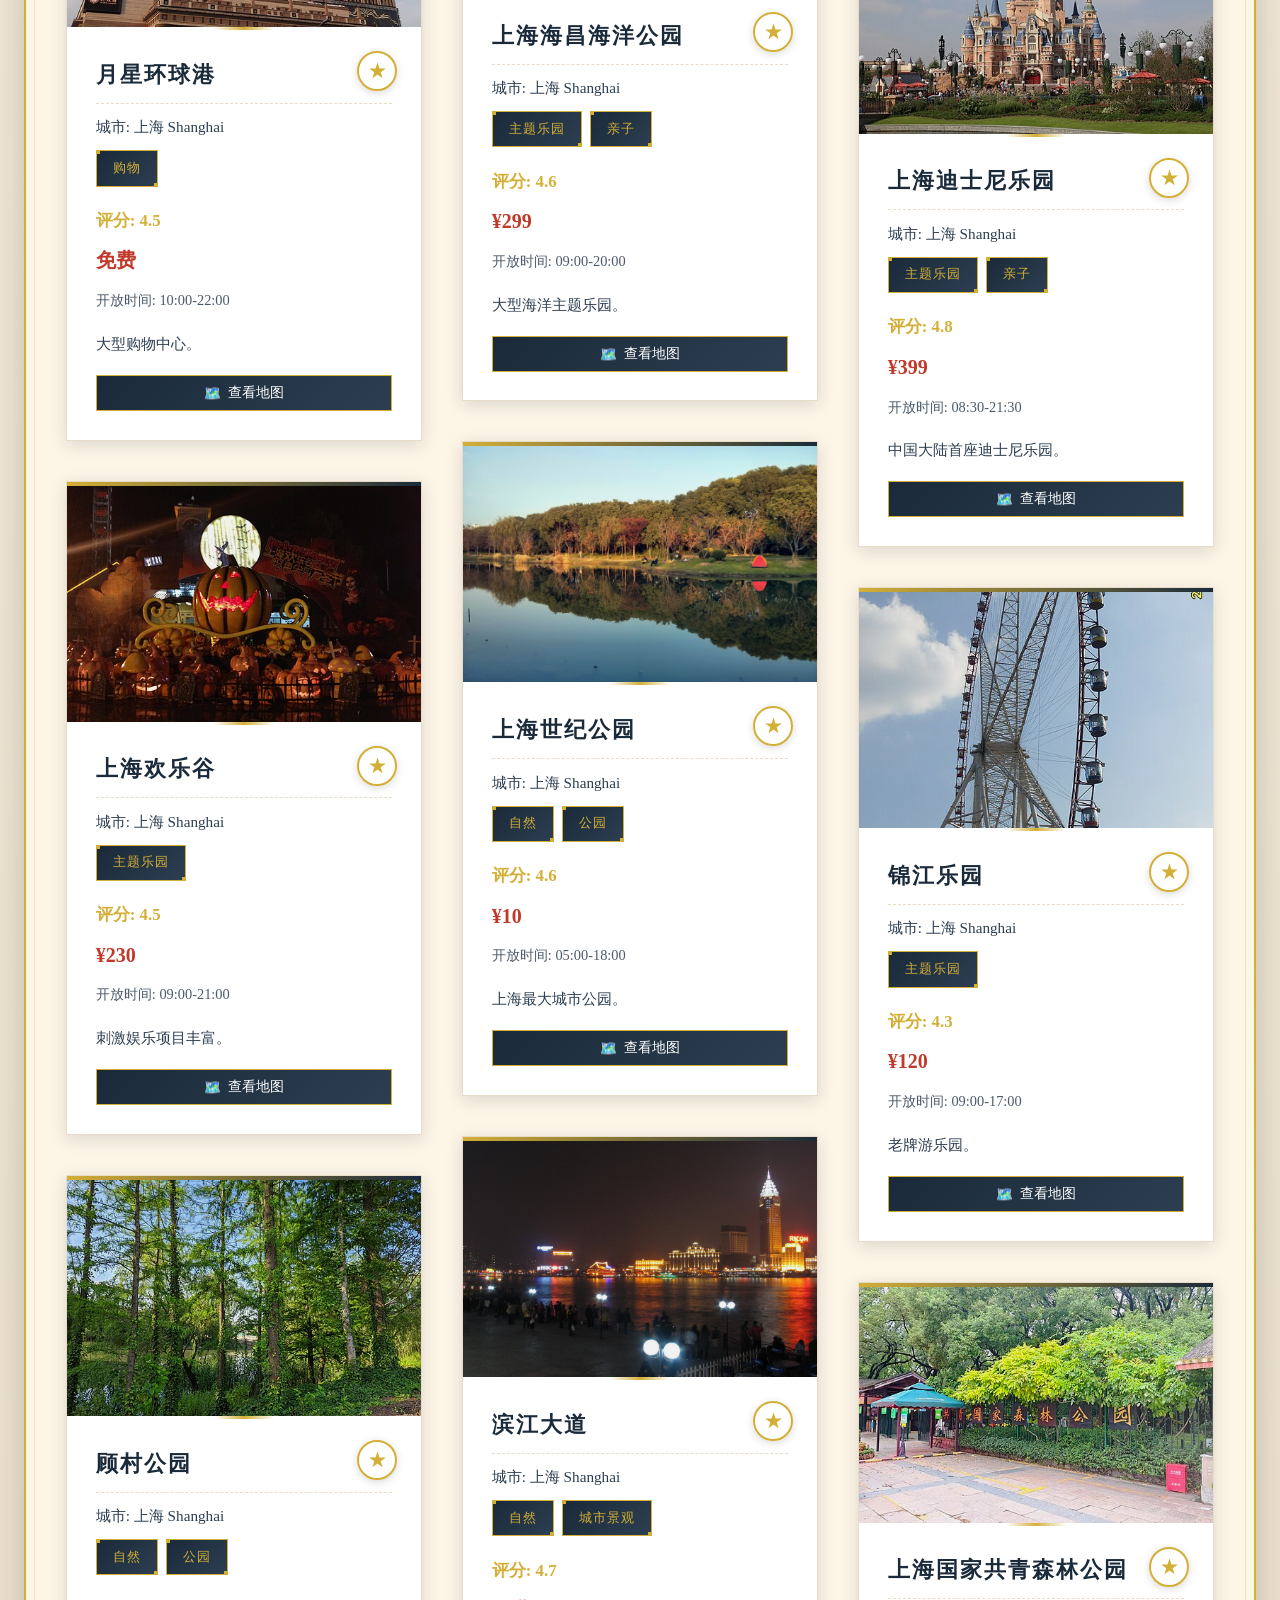
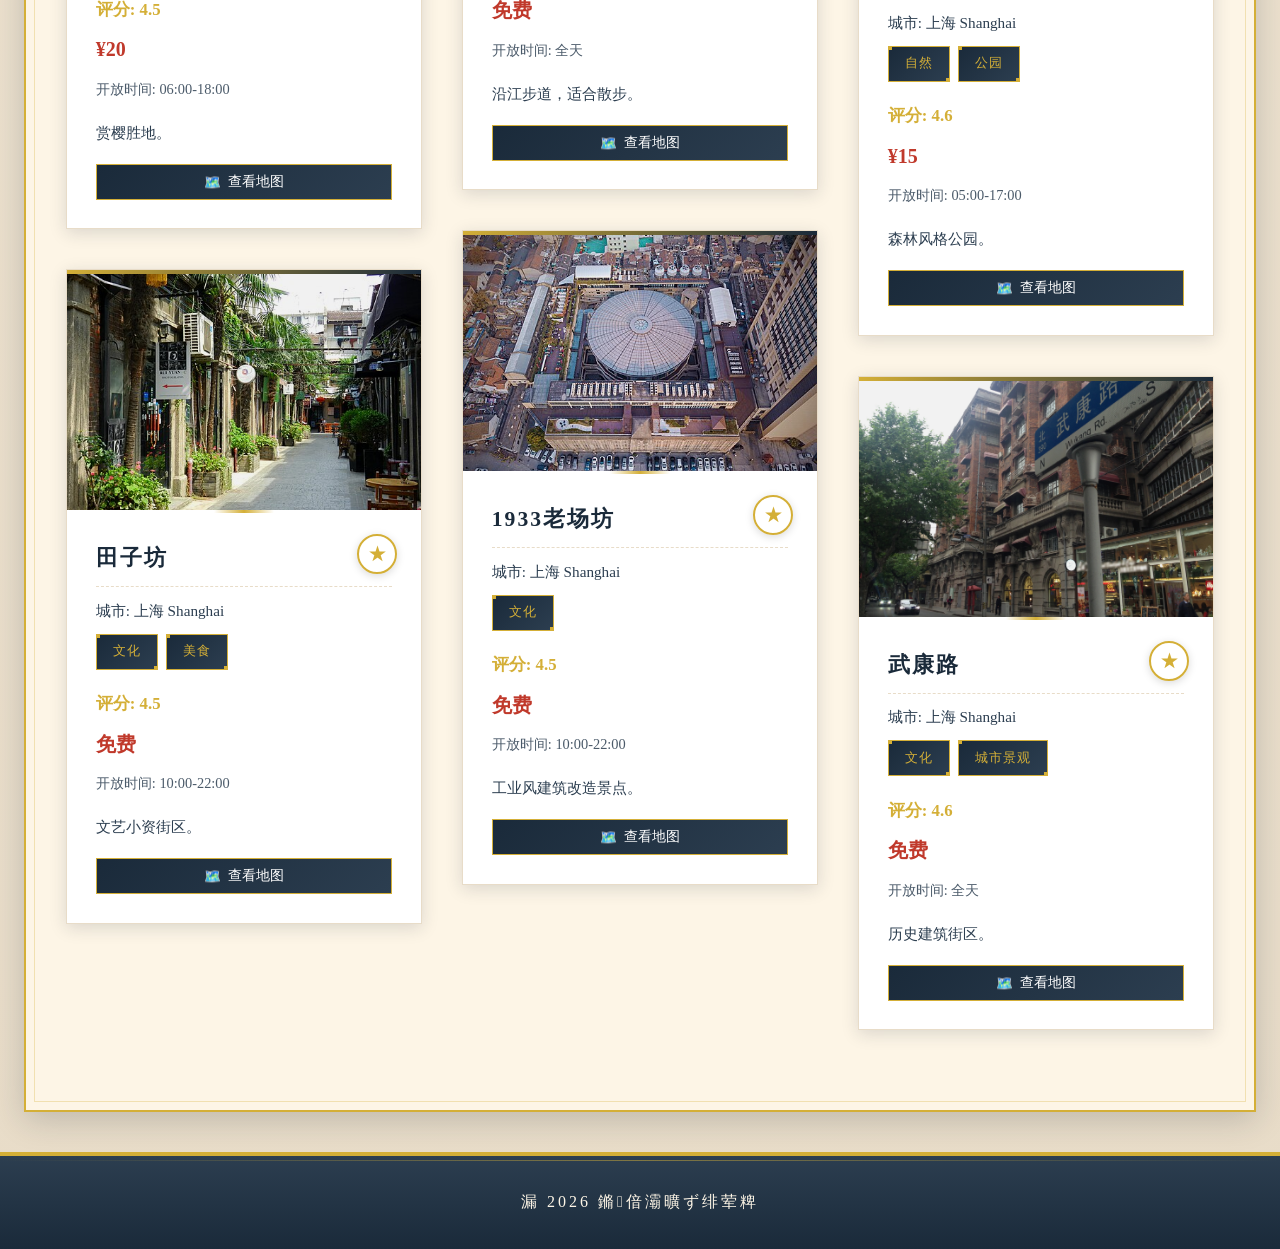
==== commit 2bfaba49: "fix: 增加示例文件" ====
--- a/index.html
+++ b/index.html
@@ -1,90 +1,92 @@
-<!DOCTYPE html>
+﻿<!DOCTYPE html>
 <html lang="zh-CN">
 <head>
     <meta charset="UTF-8">
     <meta name="viewport" content="width=device-width, initial-scale=1.0">
-    <title>上海景点展示</title>
+    <title>涓婃捣鏅偣灞曠ず</title>
     <link rel="stylesheet" href="styles/style.css">
+    <script type="text/javascript" src="https://api.map.baidu.com/api?v=3.0&ak=S419BrfiTWEi88HtzgzMVtf8D4nR6ZR3"></script>
+    <script type="text/javascript" src="config.js"></script>`n    <script type="text/javascript" src="baiduapi.js"></script>
 </head>
 <body>
-    <!-- 页眉区域 -->
+    <!-- 椤电湁鍖哄煙 -->
     <header>
-        <h1>上海景点展示</h1>
-        <p class="subtitle">热门景点信息与图片</p>
+        <h1>涓婃捣鏅偣灞曠ず</h1>
+        <p class="subtitle">鐑棬鏅偣淇℃伅涓庡浘鐗?/p>
     </header>
     
-    <!-- 主内容区域 -->
+    <!-- 涓诲唴瀹瑰尯鍩?-->
     <main id="content">
         <section id="scenic-list-section">
-            <!-- 搜索框 -->
+            <!-- 鎼滅储妗?-->
             <div id="search-container">
-                <input type="text" id="search-input" placeholder="搜索景点名称/城市...">
-                <button id="search-btn">搜索</button>
-            </div>
-            <!-- 标签筛选区域 -->
+                <input type="text" id="search-input" placeholder="鎼滅储鏅偣鍚嶇О/鍩庡競...">
+                <button id="search-btn">鎼滅储</button>
+            </div>
+            <!-- 鏍囩绛涢€夊尯鍩?-->
             <div id="tag-filter-container">
-                <span class="filter-label">标签筛选：</span>
+                <span class="filter-label">鏍囩绛涢€夛細</span>
                 <div id="tag-buttons" class="tag-buttons"></div>
-                <button id="clear-tags-btn" class="clear-btn">清空筛选</button>
-                <button id="reset-btn" class="reset-btn">重置</button>
-            </div>
-            <!-- 排序区域 -->
+                <button id="clear-tags-btn" class="clear-btn">娓呯┖绛涢€?/button>
+                <button id="reset-btn" class="reset-btn">閲嶇疆</button>
+            </div>
+            <!-- 鎺掑簭鍖哄煙 -->
             <div id="sort-container">
-                <span class="sort-label">排序：</span>
+                <span class="sort-label">鎺掑簭锛?/span>
                 <select id="sort-select">
-                    <option value="default">默认排序</option>
-                    <option value="rating-desc">评分：高到低</option>
-                    <option value="rating-asc">评分：低到高</option>
-                    <option value="price-desc">价格：高到低</option>
-                    <option value="price-asc">价格：低到高</option>
+                    <option value="default">榛樿鎺掑簭</option>
+                    <option value="rating-desc">璇勫垎锛氶珮鍒颁綆</option>
+                    <option value="rating-asc">璇勫垎锛氫綆鍒伴珮</option>
+                    <option value="price-desc">浠锋牸锛氶珮鍒颁綆</option>
+                    <option value="price-asc">浠锋牸锛氫綆鍒伴珮</option>
                 </select>
             </div>
-            <!-- 线路设计模式按钮 -->
+            <!-- 绾胯矾璁捐妯″紡鎸夐挳 -->
             <div id="route-design-container">
                 <div class="route-design-wrapper">
                     <button id="manual-route-btn" class="route-design-btn">
-                        <span class="btn-icon">🗺️</span>
-                        <span>手动线路设计模式</span>
+                        <span class="btn-icon">馃椇锔?/span>
+                        <span>鎵嬪姩绾胯矾璁捐妯″紡</span>
                     </button>
                     <div class="route-design-tooltip">
                         <div class="tooltip-header">
-                            <span class="tooltip-icon">ℹ️</span>
-                            <span class="tooltip-title">手动线路规划功能说明</span>
+                            <span class="tooltip-icon">鈩癸笍</span>
+                            <span class="tooltip-title">鎵嬪姩绾胯矾瑙勫垝鍔熻兘璇存槑</span>
                         </div>
                         <div class="tooltip-content">
-                            <p>进入手动线路规划模式后，您可以：</p>
+                            <p>杩涘叆鎵嬪姩绾胯矾瑙勫垝妯″紡鍚庯紝鎮ㄥ彲浠ワ細</p>
                             <ul>
-                                <li><span class="step-icon">1</span> 选择最多7个景点</li>
-                                <li><span class="step-icon">2</span> 点击"确定选择"按钮</li>
-                                <li><span class="step-icon">3</span> 自动在百度地图生成最优路线</li>
-                                <li><span class="step-icon">4</span> 查看完整行程规划</li>
+                                <li><span class="step-icon">1</span> 閫夋嫨鏈€澶?涓櫙鐐?/li>
+                                <li><span class="step-icon">2</span> 鐐瑰嚮"纭畾閫夋嫨"鎸夐挳</li>
+                                <li><span class="step-icon">3</span> 鑷姩鍦ㄧ櫨搴﹀湴鍥剧敓鎴愭渶浼樿矾绾?/li>
+                                <li><span class="step-icon">4</span> 鏌ョ湅瀹屾暣琛岀▼瑙勫垝</li>
                             </ul>
                         </div>
                     </div>
                 </div>
                 <div class="route-design-wrapper">
                     <button id="smart-route-btn" class="route-design-btn">
-                        <span class="btn-icon">🤖</span>
-                        <span>智能路线规划模式</span>
+                        <span class="btn-icon">馃</span>
+                        <span>鏅鸿兘璺嚎瑙勫垝妯″紡</span>
                     </button>
                     <div class="smart-route-tooltip">
                         <div class="tooltip-header">
-                            <span class="tooltip-icon">ℹ️</span>
-                            <span class="tooltip-title">智能路线规划功能说明</span>
+                            <span class="tooltip-icon">鈩癸笍</span>
+                            <span class="tooltip-title">鏅鸿兘璺嚎瑙勫垝鍔熻兘璇存槑</span>
                         </div>
                         <div class="tooltip-content">
-                            <p>进入智能路线规划模式后，您可以：</p>
+                            <p>杩涘叆鏅鸿兘璺嚎瑙勫垝妯″紡鍚庯紝鎮ㄥ彲浠ワ細</p>
                             <ul>
-                                <li><span class="step-icon">1</span> 多选（打勾）任意数量景点</li>
-                                <li><span class="step-icon">2</span> 点击"确定选择"按钮</li>
-                                <li><span class="step-icon">3</span> 调用百度地图API智能规划最优路线</li>
-                                <li><span class="step-icon">4</span> 查看智能生成的行程规划</li>
+                                <li><span class="step-icon">1</span> 澶氶€夛紙鎵撳嬀锛変换鎰忔暟閲忔櫙鐐?/li>
+                                <li><span class="step-icon">2</span> 鐐瑰嚮"纭畾閫夋嫨"鎸夐挳</li>
+                                <li><span class="step-icon">3</span> 璋冪敤鐧惧害鍦板浘API鏅鸿兘瑙勫垝鏈€浼樿矾绾?/li>
+                                <li><span class="step-icon">4</span> 鏌ョ湅鏅鸿兘鐢熸垚鐨勮绋嬭鍒?/li>
                             </ul>
                         </div>
                     </div>
                 </div>
             </div>
-            <!-- 瀑布流景点列表容器 -->
+            <!-- 鐎戝竷娴佹櫙鐐瑰垪琛ㄥ鍣?-->
             <div id="scenic-list">
                 <div class="masonry-column" id="col-1"></div>
                 <div class="masonry-column" id="col-2"></div>
@@ -93,35 +95,35 @@
         </section>
     </main>
     
-    <!-- 页脚区域 -->
+    <!-- 椤佃剼鍖哄煙 -->
     <footer>
-        <p>© 2026 景点展示系统</p>
+        <p>漏 2026 鏅偣灞曠ず绯荤粺</p>
     </footer>
     
-    <!-- 线路设计模式悬浮操作栏 -->
+    <!-- 绾胯矾璁捐妯″紡鎮诞鎿嶄綔鏍?-->
     <div id="route-design-bar" class="route-design-bar hidden">
         <div class="route-design-bar-content">
-            <span class="selected-count">已选择 <span id="selected-count-num">0</span> 个景点</span>
-            <span id="selection-limit-message" class="selection-limit-message">只能选择7个景点</span>
+            <span class="selected-count">宸查€夋嫨 <span id="selected-count-num">0</span> 涓櫙鐐?/span>
+            <span id="selection-limit-message" class="selection-limit-message">鍙兘閫夋嫨7涓櫙鐐?/span>
             <div class="route-design-actions">
-                <button id="cancel-route-design-btn" class="cancel-route-btn">取消</button>
-                <button id="confirm-route-btn" class="confirm-route-btn">确定选择</button>
+                <button id="cancel-route-design-btn" class="cancel-route-btn">鍙栨秷</button>
+                <button id="confirm-route-btn" class="confirm-route-btn">纭畾閫夋嫨</button>
             </div>
         </div>
     </div>
     
-    <!-- 智能路线规划悬浮操作栏 -->
+    <!-- 鏅鸿兘璺嚎瑙勫垝鎮诞鎿嶄綔鏍?-->
     <div id="smart-route-bar" class="route-design-bar hidden">
         <div class="route-design-bar-content">
-            <span class="selected-count">已选择 <span id="smart-selected-count-num">0</span> 个景点</span>
+            <span class="selected-count">宸查€夋嫨 <span id="smart-selected-count-num">0</span> 涓櫙鐐?/span>
             <div class="route-design-actions">
-                <button id="cancel-smart-route-btn" class="cancel-route-btn">取消</button>
-                <button id="confirm-smart-route-btn" class="confirm-route-btn">确定选择</button>
+                <button id="cancel-smart-route-btn" class="cancel-route-btn">鍙栨秷</button>
+                <button id="confirm-smart-route-btn" class="confirm-route-btn">纭畾閫夋嫨</button>
             </div>
         </div>
     </div>
     
-    <!-- 景点详情弹窗 -->
+    <!-- 鏅偣璇︽儏寮圭獥 -->
     <div id="spot-detail-modal" class="modal">
         <div class="modal-overlay"></div>
         <div class="modal-content">
@@ -131,36 +133,36 @@
                     <h2 id="modal-spot-name"></h2>
                     <div class="modal-actions">
                         <button id="modal-favorite-btn" class="favorite-btn">
-                            <span class="btn-icon">☆</span>
-                            <span class="btn-text">收藏</span>
+                            <span class="btn-icon">鈽?/span>
+                            <span class="btn-text">鏀惰棌</span>
                         </button>
                         <button id="modal-map-btn" class="map-btn">
-                            <span class="btn-icon">🗺️</span>
-                            <span class="btn-text">查看地图</span>
+                            <span class="btn-icon">馃椇锔?/span>
+                            <span class="btn-text">鏌ョ湅鍦板浘</span>
                         </button>
                         <a id="modal-spot-encyclopedia" href="" target="_blank" class="encyclopedia-btn">
-                            <span>📚 百度百科</span>
-                            <span class="btn-icon">→</span>
+                            <span>馃摎 鐧惧害鐧剧</span>
+                            <span class="btn-icon">鈫?/span>
                         </a>
                     </div>
                 </div>
                 <p id="modal-spot-city" class="modal-city"></p>
                 <div class="modal-meta">
                     <span class="meta-item">
-                        <span class="meta-label">评分：</span>
+                        <span class="meta-label">璇勫垎锛?/span>
                         <span id="modal-spot-rating"></span>
                     </span>
                     <span class="meta-item">
-                        <span class="meta-label">票价：</span>
+                        <span class="meta-label">绁ㄤ环锛?/span>
                         <span id="modal-spot-price"></span>
                     </span>
                     <span class="meta-item">
-                        <span class="meta-label">开放时间：</span>
+                        <span class="meta-label">寮€鏀炬椂闂达細</span>
                         <span id="modal-spot-open-time"></span>
                     </span>
                 </div>
                 <div class="modal-tags-container">
-                    <span class="meta-label">标签：</span>
+                    <span class="meta-label">鏍囩锛?/span>
                     <span id="modal-spot-tags" class="modal-tags"></span>
                 </div>
                 <div class="modal-image-container">
@@ -168,23 +170,23 @@
                 </div>
                 <div class="modal-details">
                     <div class="modal-section">
-                        <h3>景点简介</h3>
+                        <h3>鏅偣绠€浠?/h3>
                         <p id="modal-spot-description"></p>
                     </div>
                     <div class="modal-section">
-                        <h3>详细描述</h3>
+                        <h3>璇︾粏鎻忚堪</h3>
                         <p id="modal-spot-full-description"></p>
                     </div>
                     <div class="modal-section">
-                        <h3>历史沿革</h3>
+                        <h3>鍘嗗彶娌块潻</h3>
                         <p id="modal-spot-history"></p>
                     </div>
                     <div class="modal-section">
-                        <h3>游玩时长</h3>
+                        <h3>娓哥帺鏃堕暱</h3>
                         <p id="modal-spot-play-time"></p>
                     </div>
                     <div class="modal-section">
-                        <h3>游览提示</h3>
+                        <h3>娓歌鎻愮ず</h3>
                         <p id="modal-spot-tips"></p>
                     </div>
                 </div>
@@ -192,7 +194,9 @@
         </div>
     </div>
     
-    <!-- 主应用脚本 -->
+    <!-- 涓诲簲鐢ㄨ剼鏈?-->
     <script src="js/app.js"></script>
 </body>
 </html>
+
+
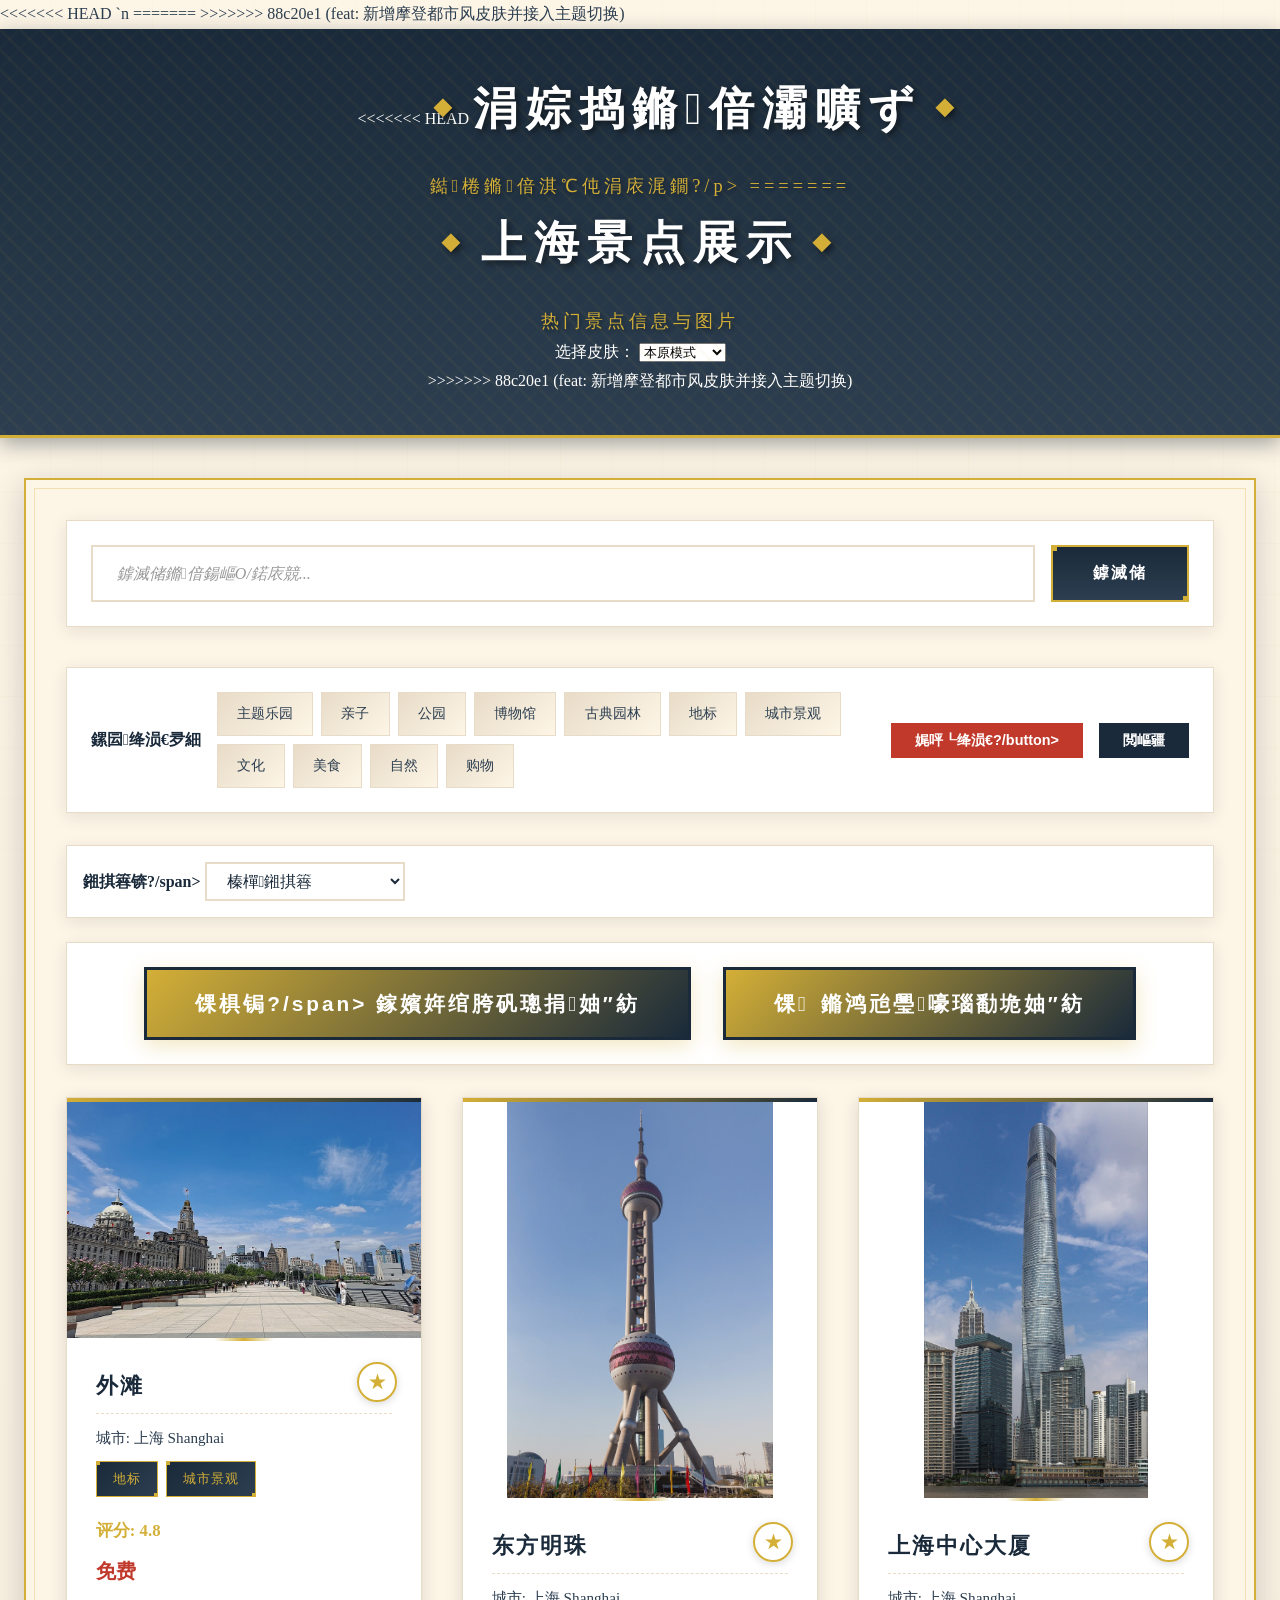
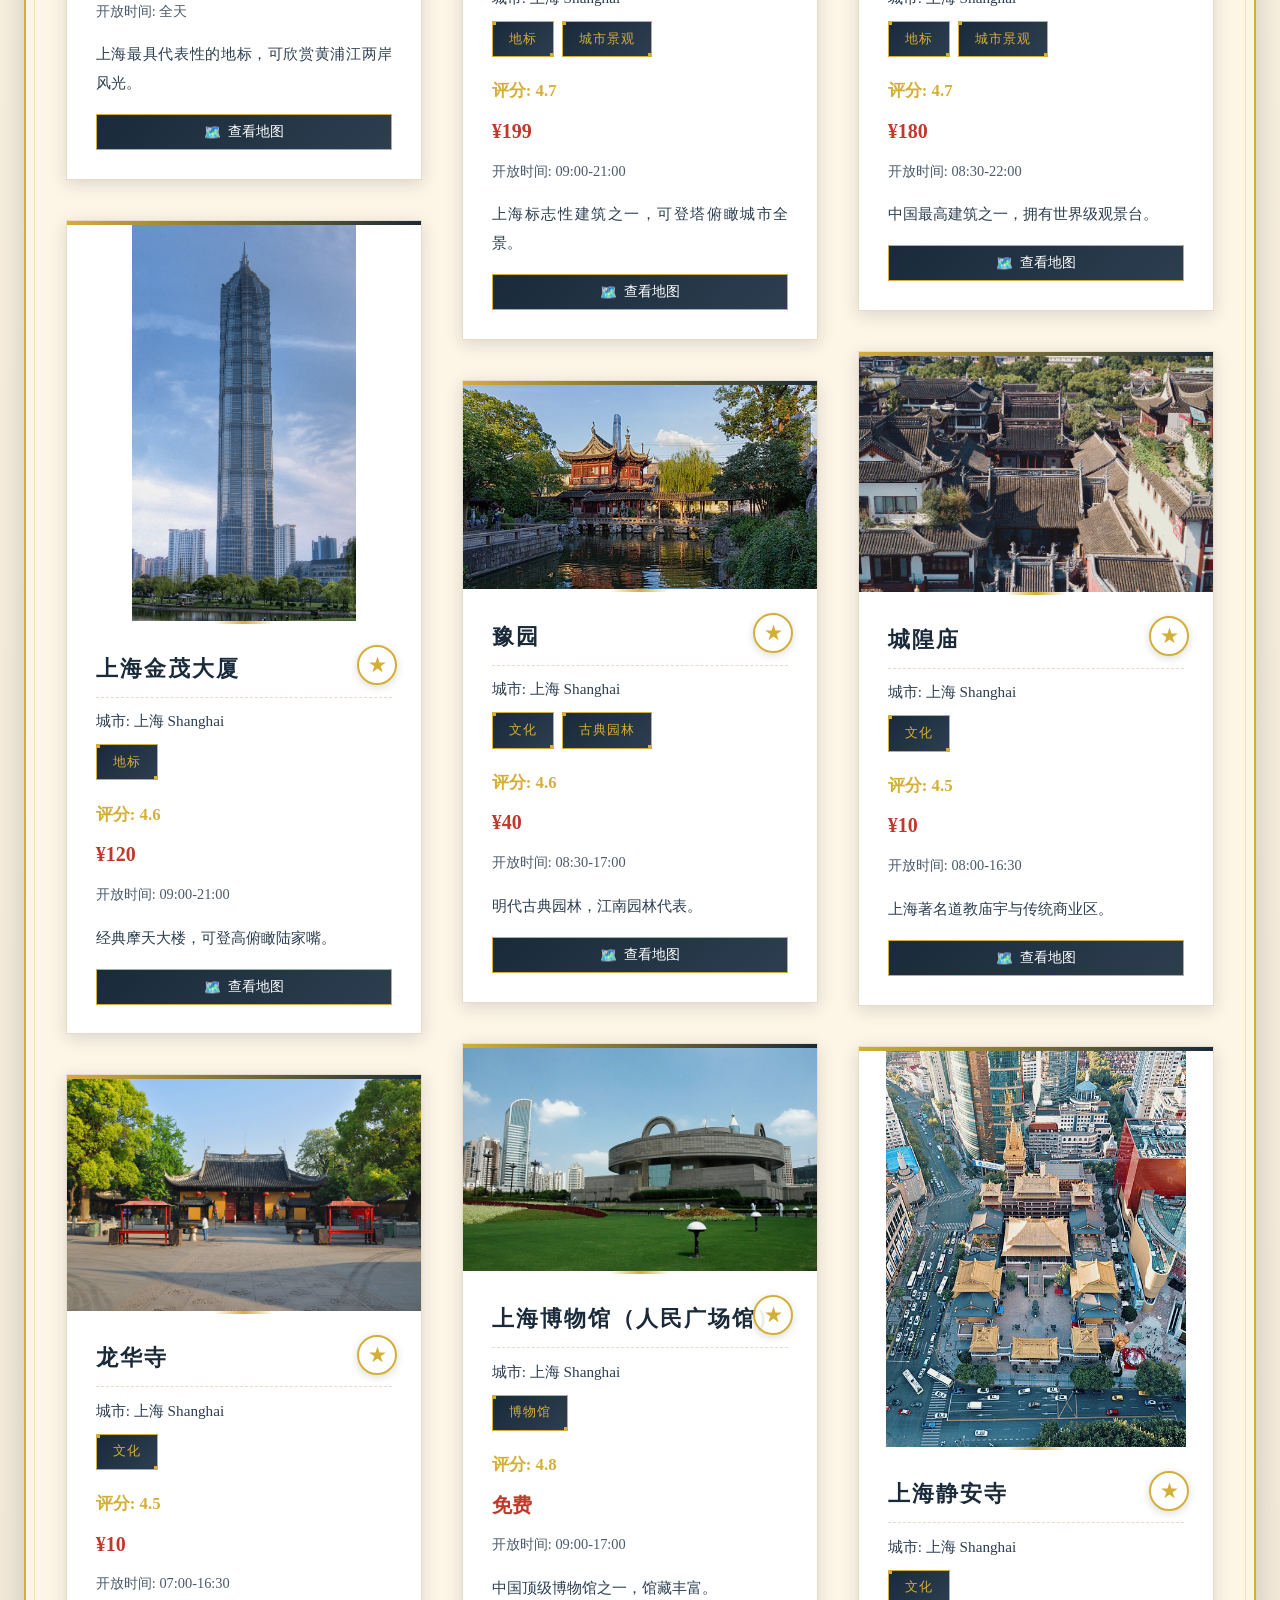
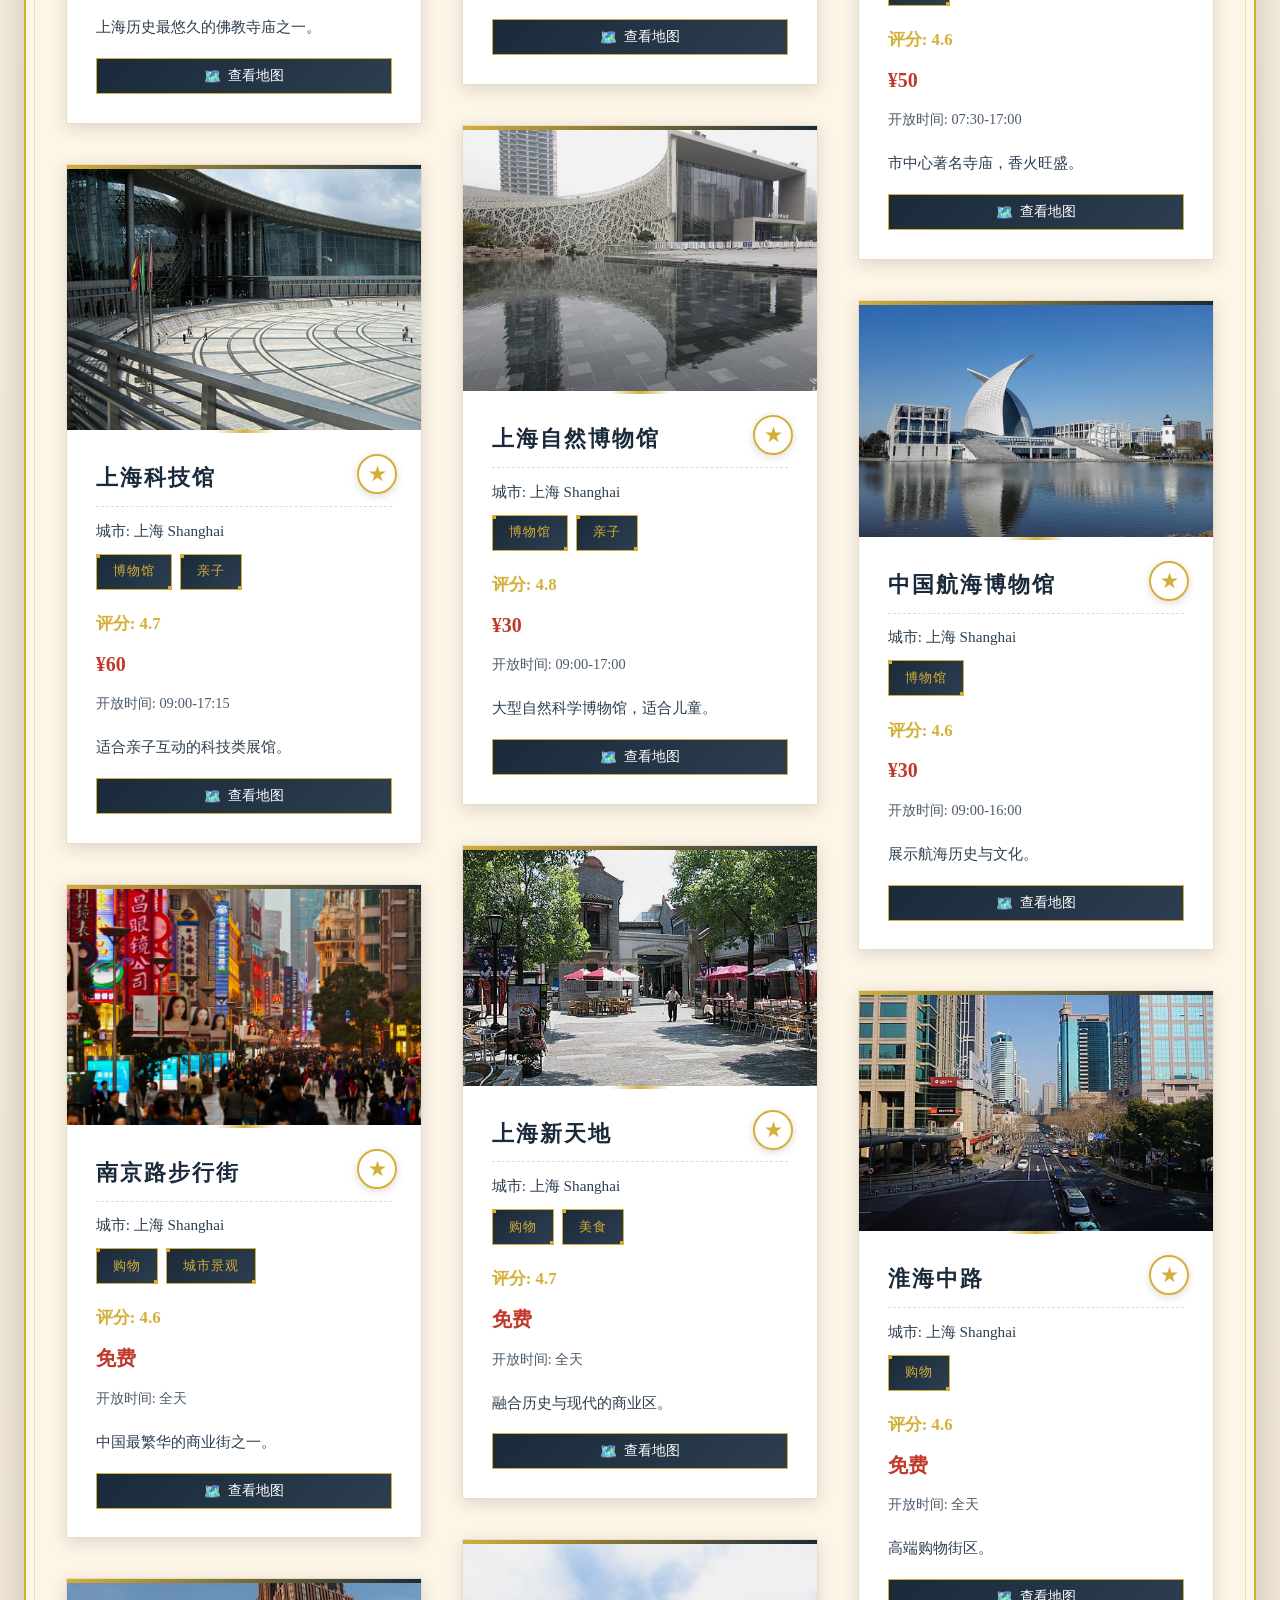
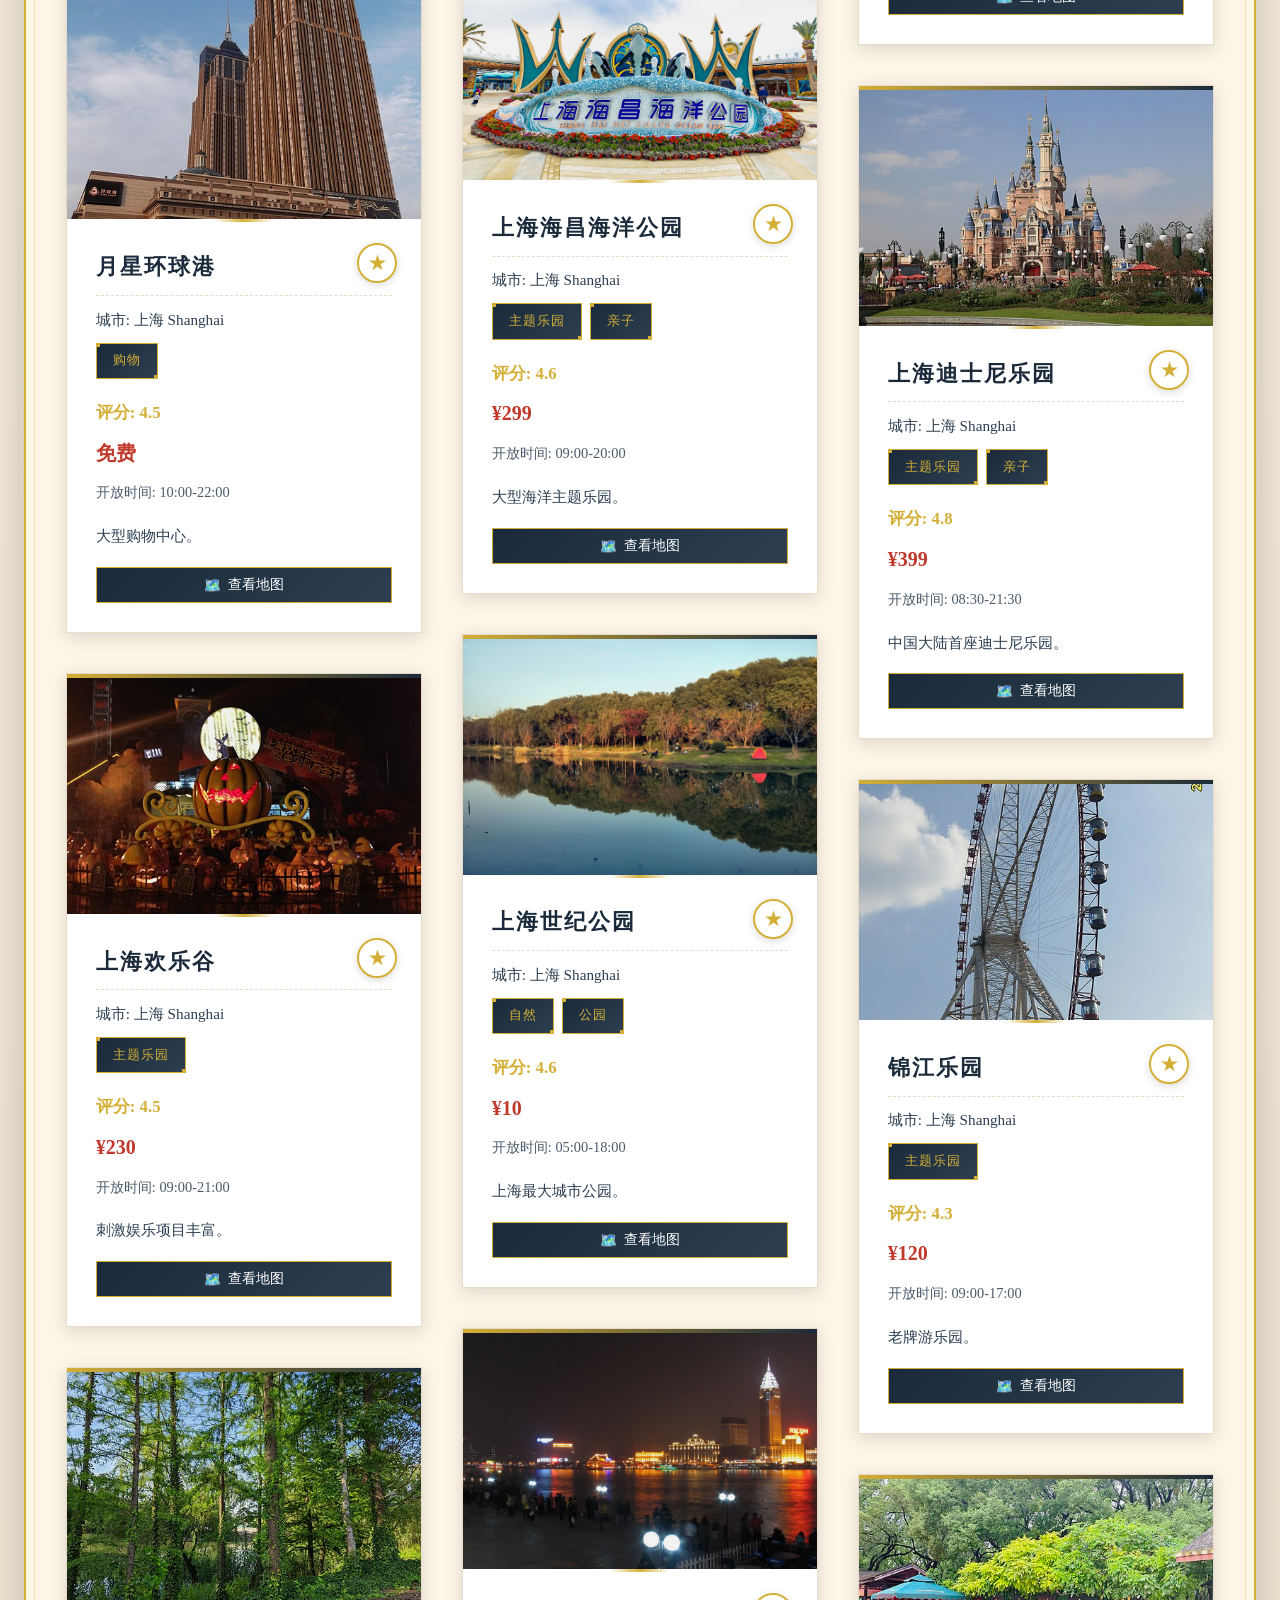
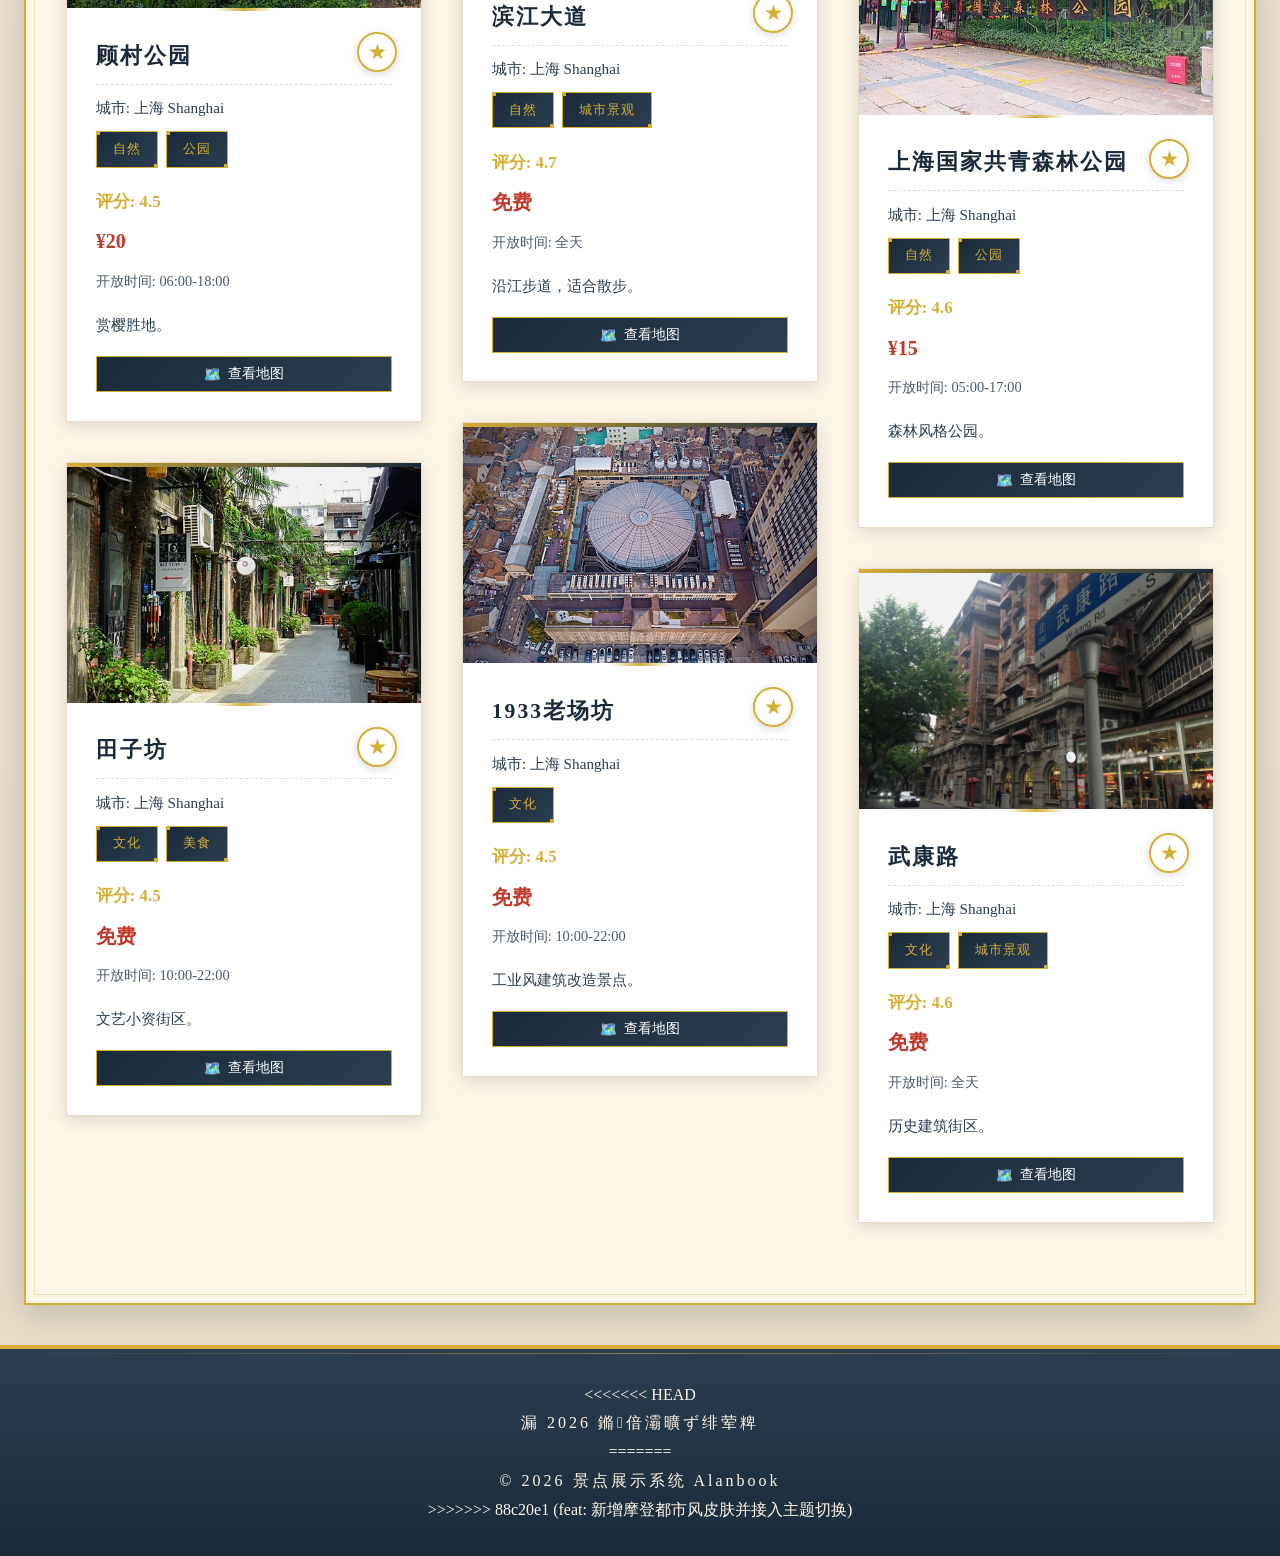
==== commit 26ca5c19: "feat: 新增摩登都市风皮肤并接入主题切换" ====
--- a/index.html
+++ b/index.html
@@ -5,14 +5,39 @@
     <meta name="viewport" content="width=device-width, initial-scale=1.0">
     <title>涓婃捣鏅偣灞曠ず</title>
     <link rel="stylesheet" href="styles/style.css">
+<<<<<<< HEAD
     <script type="text/javascript" src="https://api.map.baidu.com/api?v=3.0&ak=S419BrfiTWEi88HtzgzMVtf8D4nR6ZR3"></script>
     <script type="text/javascript" src="config.js"></script>`n    <script type="text/javascript" src="baiduapi.js"></script>
+=======
+    <link rel="stylesheet" href="styles/retro-haipai.css">
+    <link rel="stylesheet" href="styles/modern-haipai.css">
+    <!-- 暂时注释掉百度地图API调用，避免弹出AK无效提示 -->
+    <!-- <script type="text/javascript" src="https://api.map.baidu.com/api?v=3.0&ak={{AppConfig.baiduMapAK}}"></script> -->
+    <script type="text/javascript" src="config.js"></script>
+>>>>>>> 88c20e1 (feat: 新增摩登都市风皮肤并接入主题切换)
 </head>
 <body>
     <!-- 椤电湁鍖哄煙 -->
     <header>
+<<<<<<< HEAD
         <h1>涓婃捣鏅偣灞曠ず</h1>
         <p class="subtitle">鐑棬鏅偣淇℃伅涓庡浘鐗?/p>
+=======
+        <div class="header-container">
+            <div class="header-titles">
+                <h1>上海景点展示</h1>
+                <p class="subtitle">热门景点信息与图片</p>
+            </div>
+            <div class="theme-selector">
+                <label for="theme-select">选择皮肤：</label>
+                <select id="theme-select">
+                    <option value="default">本原模式</option>
+                    <option value="retro">经典复古风</option>
+                    <option value="modern">摩登都市风</option>
+                </select>
+            </div>
+        </div>
+>>>>>>> 88c20e1 (feat: 新增摩登都市风皮肤并接入主题切换)
     </header>
     
     <!-- 涓诲唴瀹瑰尯鍩?-->
@@ -97,7 +122,11 @@
     
     <!-- 椤佃剼鍖哄煙 -->
     <footer>
+<<<<<<< HEAD
         <p>漏 2026 鏅偣灞曠ず绯荤粺</p>
+=======
+        <p>© 2026 景点展示系统 Alanbook</p>
+>>>>>>> 88c20e1 (feat: 新增摩登都市风皮肤并接入主题切换)
     </footer>
     
     <!-- 绾胯矾璁捐妯″紡鎮诞鎿嶄綔鏍?-->
--- a/styles/modern-haipai.css
+++ b/styles/modern-haipai.css
@@ -0,0 +1,527 @@
+body.theme-modern {
+    --modern-deep-blue: #191970;
+    --modern-deep-blue-hover: #121258;
+    --modern-deep-blue-active: #0f0f47;
+    --modern-silver: #dcdcdc;
+    --modern-silver-light: #e8e8e8;
+    --modern-wutong-brown: #8b4513;
+    --modern-yuyuan-green: #006400;
+    --modern-neon-pink: #ff69b4;
+    --modern-neon-orange: #ffa500;
+    --modern-text-main: #222222;
+    --modern-text-sub: #777777;
+    --modern-white: #ffffff;
+    color: var(--modern-text-main);
+    background:
+        radial-gradient(circle at 12% 18%, rgba(255, 105, 180, 0.08), transparent 38%),
+        radial-gradient(circle at 88% 86%, rgba(255, 165, 0, 0.08), transparent 44%),
+        linear-gradient(180deg, #ececec 0%, var(--modern-silver) 100%);
+    font-family: "Microsoft YaHei", "PingFang SC", "思源黑体", sans-serif;
+}
+
+body.theme-modern::before {
+    content: "";
+    position: fixed;
+    inset: 0;
+    z-index: 0;
+    pointer-events: none;
+    background:
+        linear-gradient(120deg, rgba(25, 25, 112, 0.08), transparent 42%),
+        linear-gradient(300deg, rgba(0, 100, 0, 0.08), transparent 40%),
+        repeating-linear-gradient(
+            90deg,
+            transparent 0,
+            transparent 52px,
+            rgba(25, 25, 112, 0.06) 52px,
+            rgba(25, 25, 112, 0.06) 53px
+        );
+}
+
+body.theme-modern header,
+body.theme-modern main,
+body.theme-modern footer {
+    position: relative;
+    z-index: 1;
+}
+
+body.theme-modern header {
+    color: var(--modern-white);
+    border-bottom: 1px solid rgba(255, 105, 180, 0.45);
+    box-shadow: 0 10px 34px rgba(15, 15, 71, 0.35);
+    background:
+        linear-gradient(135deg, #191970 0%, #2a2a90 55%, #171755 100%);
+}
+
+body.theme-modern header::before {
+    opacity: 1;
+    background:
+        linear-gradient(90deg, transparent 0%, rgba(255, 105, 180, 0.15) 50%, transparent 100%),
+        repeating-linear-gradient(
+            -45deg,
+            transparent 0,
+            transparent 16px,
+            rgba(255, 255, 255, 0.06) 16px,
+            rgba(255, 255, 255, 0.06) 17px
+        );
+}
+
+body.theme-modern header h1 {
+    color: var(--modern-white);
+    letter-spacing: 7px;
+    text-shadow: 0 8px 22px rgba(0, 0, 0, 0.42);
+}
+
+body.theme-modern header h1::before,
+body.theme-modern header h1::after {
+    content: "✦";
+    color: var(--modern-neon-pink);
+}
+
+body.theme-modern .subtitle {
+    color: #f7d2ea;
+    letter-spacing: 3px;
+    text-shadow: 0 2px 10px rgba(0, 0, 0, 0.36);
+}
+
+body.theme-modern .theme-selector {
+    color: var(--modern-white);
+    background: rgba(12, 12, 45, 0.55);
+    border: 1px solid rgba(255, 105, 180, 0.5);
+    box-shadow: 0 6px 18px rgba(5, 5, 35, 0.45);
+    backdrop-filter: blur(8px);
+}
+
+body.theme-modern .theme-selector select {
+    color: var(--modern-white);
+    background: rgba(44, 44, 90, 0.88);
+    border: 1px solid rgba(255, 105, 180, 0.7);
+}
+
+body.theme-modern .theme-selector select:hover,
+body.theme-modern .theme-selector select:focus {
+    box-shadow: 0 0 0 2px rgba(255, 105, 180, 0.25);
+    background: rgba(28, 28, 74, 0.92);
+}
+
+body.theme-modern #scenic-list-section {
+    border: 1px solid rgba(25, 25, 112, 0.14);
+    border-radius: 12px;
+    box-shadow: 0 20px 46px rgba(25, 25, 112, 0.16);
+    background:
+        linear-gradient(180deg, rgba(255, 255, 255, 0.94) 0%, rgba(239, 239, 239, 0.94) 100%);
+    backdrop-filter: blur(3px);
+}
+
+body.theme-modern #scenic-list-section::before {
+    border: 1px solid rgba(0, 100, 0, 0.14);
+    border-radius: 10px;
+}
+
+body.theme-modern #search-container,
+body.theme-modern #tag-filter-container,
+body.theme-modern #sort-container,
+body.theme-modern #route-design-container {
+    border-radius: 8px;
+    border: 1px solid rgba(25, 25, 112, 0.1);
+    background:
+        linear-gradient(180deg, rgba(255, 255, 255, 0.96) 0%, rgba(247, 247, 247, 0.96) 100%);
+    box-shadow: 0 8px 24px rgba(25, 25, 112, 0.1);
+}
+
+body.theme-modern #search-input,
+body.theme-modern #sort-select {
+    border-radius: 6px;
+    color: var(--modern-text-main);
+    border: 1px solid rgba(25, 25, 112, 0.2);
+    background: var(--modern-white);
+}
+
+body.theme-modern #search-input::placeholder {
+    color: var(--modern-text-sub);
+}
+
+body.theme-modern #search-input:focus,
+body.theme-modern #sort-select:focus {
+    border-color: var(--modern-neon-pink);
+    box-shadow: 0 0 0 3px rgba(255, 105, 180, 0.2);
+}
+
+body.theme-modern #search-btn,
+body.theme-modern .confirm-route-btn {
+    color: var(--modern-white);
+    border-radius: 4px;
+    border: 1px solid var(--modern-neon-pink);
+    background: linear-gradient(180deg, var(--modern-deep-blue) 0%, #2a2a90 100%);
+    box-shadow: 0 8px 20px rgba(25, 25, 112, 0.34);
+}
+
+body.theme-modern #search-btn::before,
+body.theme-modern #search-btn::after {
+    background: var(--modern-neon-pink);
+}
+
+body.theme-modern #search-btn:hover,
+body.theme-modern .confirm-route-btn:hover:not(:disabled) {
+    background: linear-gradient(180deg, var(--modern-deep-blue-hover) 0%, #232378 100%);
+    border-width: 2px;
+    box-shadow: 0 0 0 2px rgba(255, 105, 180, 0.18), 0 12px 26px rgba(18, 18, 88, 0.44);
+    transform: translateY(-2px) scale(1.02);
+}
+
+body.theme-modern #search-btn:active,
+body.theme-modern .confirm-route-btn:active {
+    background: var(--modern-deep-blue-active);
+    transform: scale(0.98);
+}
+
+body.theme-modern .confirm-route-btn:disabled {
+    background: #8a8aa0;
+    border-color: #9b9bb2;
+    color: #e3e3e9;
+}
+
+body.theme-modern .clear-btn,
+body.theme-modern .reset-btn,
+body.theme-modern .cancel-route-btn {
+    border-radius: 4px;
+    background: var(--modern-silver-light);
+    color: var(--modern-text-main);
+    border: 1px solid rgba(139, 69, 19, 0.45);
+}
+
+body.theme-modern .clear-btn:hover,
+body.theme-modern .reset-btn:hover,
+body.theme-modern .cancel-route-btn:hover {
+    color: var(--modern-neon-pink);
+    border-color: var(--modern-neon-pink);
+    background: #f4f4f8;
+    box-shadow: 0 6px 16px rgba(25, 25, 112, 0.16);
+}
+
+body.theme-modern .filter-label,
+body.theme-modern .sort-label {
+    color: var(--modern-deep-blue);
+}
+
+body.theme-modern .tag-btn {
+    border-radius: 999px;
+    border: 1px solid rgba(0, 100, 0, 0.42);
+    color: var(--modern-yuyuan-green);
+    background: rgba(0, 100, 0, 0.06);
+}
+
+body.theme-modern .tag-btn:hover {
+    color: var(--modern-white);
+    border-color: var(--modern-neon-pink);
+    background: linear-gradient(135deg, #2a2a90 0%, #ff69b4 100%);
+    box-shadow: 0 6px 18px rgba(25, 25, 112, 0.24);
+}
+
+body.theme-modern .tag-btn.active {
+    color: var(--modern-white);
+    border-color: rgba(255, 255, 255, 0.45);
+    background: linear-gradient(135deg, #191970 0%, #ff69b4 100%);
+}
+
+body.theme-modern .route-design-btn {
+    border-radius: 6px;
+    border: 1px solid rgba(25, 25, 112, 0.3);
+    color: var(--modern-white);
+    background: linear-gradient(135deg, #1d1d7a 0%, #2d2d9a 62%, #006400 100%);
+    box-shadow: 0 10px 26px rgba(25, 25, 112, 0.3);
+}
+
+body.theme-modern .route-design-btn:hover {
+    border-color: var(--modern-neon-pink);
+    box-shadow: 0 0 0 2px rgba(255, 105, 180, 0.18), 0 14px 30px rgba(25, 25, 112, 0.36);
+}
+
+body.theme-modern .route-design-btn.active {
+    border-color: var(--modern-neon-orange);
+    color: var(--modern-white);
+    background: linear-gradient(135deg, #0f0f47 0%, #191970 60%, #ff69b4 100%);
+}
+
+body.theme-modern .route-design-tooltip,
+body.theme-modern .smart-route-tooltip {
+    border: 1px solid rgba(25, 25, 112, 0.2);
+    box-shadow: 0 14px 28px rgba(25, 25, 112, 0.2);
+    background: rgba(255, 255, 255, 0.96);
+}
+
+body.theme-modern .tooltip-header {
+    border-bottom-color: rgba(25, 25, 112, 0.16);
+}
+
+body.theme-modern .tooltip-icon {
+    color: var(--modern-neon-orange);
+}
+
+body.theme-modern .tooltip-title {
+    color: var(--modern-deep-blue);
+}
+
+body.theme-modern .step-icon {
+    color: var(--modern-neon-pink);
+}
+
+body.theme-modern .spot-card {
+    border-radius: 6px;
+    border: 1px solid rgba(25, 25, 112, 0.16);
+    box-shadow: 0 10px 28px rgba(25, 25, 112, 0.14);
+    background:
+        linear-gradient(180deg, rgba(255, 255, 255, 0.98) 0%, rgba(247, 247, 247, 0.98) 100%);
+}
+
+body.theme-modern .spot-card::before {
+    height: 3px;
+    background: linear-gradient(90deg, #191970 0%, #006400 52%, #ff69b4 100%);
+}
+
+body.theme-modern .spot-card:hover {
+    transform: translateY(-6px) scale(1.012);
+    border-color: rgba(255, 105, 180, 0.52);
+    box-shadow: 0 20px 46px rgba(25, 25, 112, 0.24);
+}
+
+body.theme-modern .spot-card h3 {
+    color: var(--modern-deep-blue);
+    border-bottom-color: rgba(25, 25, 112, 0.2);
+}
+
+body.theme-modern .spot-card-city {
+    color: var(--modern-wutong-brown);
+}
+
+body.theme-modern .spot-card .rating {
+    color: #f08a00;
+}
+
+body.theme-modern .spot-card .price {
+    color: var(--modern-neon-pink);
+}
+
+body.theme-modern .spot-card .open-time,
+body.theme-modern .spot-card .description {
+    color: var(--modern-text-sub);
+}
+
+body.theme-modern .spot-tag {
+    border-radius: 999px;
+    color: var(--modern-yuyuan-green);
+    border: 1px solid rgba(0, 100, 0, 0.35);
+    background: rgba(0, 100, 0, 0.08);
+}
+
+body.theme-modern .spot-tag::before,
+body.theme-modern .spot-tag::after {
+    display: none;
+}
+
+body.theme-modern .card-favorite-btn {
+    border: 1px solid rgba(255, 105, 180, 0.58);
+    color: var(--modern-neon-pink);
+    background: rgba(255, 255, 255, 0.92);
+}
+
+body.theme-modern .card-favorite-btn:hover {
+    color: var(--modern-white);
+    background: var(--modern-neon-pink);
+    box-shadow: 0 8px 18px rgba(255, 105, 180, 0.34);
+}
+
+body.theme-modern .spot-card.favorited .card-favorite-btn {
+    color: var(--modern-white);
+    border-color: rgba(255, 255, 255, 0.5);
+    background: linear-gradient(135deg, #ff69b4 0%, #ffa500 100%);
+}
+
+body.theme-modern .card-map-btn {
+    border-radius: 4px;
+    color: var(--modern-white);
+    border: 1px solid rgba(255, 255, 255, 0.5);
+    background: linear-gradient(135deg, #191970 0%, #2a2a90 100%);
+}
+
+body.theme-modern .card-map-btn:hover {
+    background: linear-gradient(135deg, #121258 0%, #ff69b4 100%);
+    box-shadow: 0 8px 18px rgba(18, 18, 88, 0.28);
+}
+
+body.theme-modern .modal-overlay {
+    background: rgba(12, 12, 45, 0.62);
+}
+
+body.theme-modern .modal-content {
+    border-radius: 10px;
+    border: 1px solid rgba(255, 105, 180, 0.36);
+    box-shadow: 0 24px 58px rgba(10, 10, 40, 0.56);
+    background:
+        linear-gradient(180deg, #ffffff 0%, #f4f4f4 100%);
+}
+
+body.theme-modern .modal-close {
+    border: 1px solid rgba(255, 255, 255, 0.55);
+    background: linear-gradient(135deg, #191970 0%, #2a2a90 100%);
+}
+
+body.theme-modern .modal-close:hover {
+    background: linear-gradient(135deg, #ff69b4 0%, #191970 100%);
+}
+
+body.theme-modern .modal-header {
+    border-bottom: 1px solid rgba(25, 25, 112, 0.12);
+}
+
+body.theme-modern .modal-header h2 {
+    color: var(--modern-deep-blue);
+}
+
+body.theme-modern .modal-city {
+    color: var(--modern-wutong-brown);
+}
+
+body.theme-modern .modal-meta,
+body.theme-modern .modal-tags-container,
+body.theme-modern .modal-image-container,
+body.theme-modern .modal-section {
+    border-radius: 6px;
+    border-color: rgba(25, 25, 112, 0.12);
+    background: rgba(255, 255, 255, 0.92);
+}
+
+body.theme-modern .meta-label {
+    color: var(--modern-text-sub);
+}
+
+body.theme-modern .modal-meta .meta-item span:last-child {
+    color: var(--modern-deep-blue);
+}
+
+body.theme-modern .modal-section {
+    border-left: 3px solid rgba(0, 100, 0, 0.7);
+}
+
+body.theme-modern .modal-section h3 {
+    color: var(--modern-deep-blue);
+    border-bottom-color: rgba(25, 25, 112, 0.16);
+}
+
+body.theme-modern .modal-section h3::before {
+    color: var(--modern-neon-pink);
+}
+
+body.theme-modern .favorite-btn,
+body.theme-modern .map-btn,
+body.theme-modern .encyclopedia-btn,
+body.theme-modern .modal-actions button,
+body.theme-modern .modal-actions a {
+    border-radius: 4px;
+    color: var(--modern-white);
+    border: 1px solid rgba(255, 255, 255, 0.45);
+    background: linear-gradient(135deg, #191970 0%, #2a2a90 100%);
+}
+
+body.theme-modern .favorite-btn:hover,
+body.theme-modern .map-btn:hover,
+body.theme-modern .encyclopedia-btn:hover,
+body.theme-modern .modal-actions button:hover,
+body.theme-modern .modal-actions a:hover {
+    background: linear-gradient(135deg, #121258 0%, #ff69b4 100%);
+    box-shadow: 0 8px 20px rgba(25, 25, 112, 0.26);
+}
+
+body.theme-modern .favorite-btn.active {
+    background: linear-gradient(135deg, #ff69b4 0%, #ffa500 100%);
+    border-color: rgba(255, 255, 255, 0.56);
+}
+
+body.theme-modern .route-design-bar {
+    border-top: 1px solid rgba(255, 105, 180, 0.55);
+    box-shadow: 0 -10px 22px rgba(10, 10, 45, 0.36);
+    background: linear-gradient(135deg, #191970 0%, #0f0f47 100%);
+}
+
+body.theme-modern .selected-count {
+    color: #f0f0f8;
+}
+
+body.theme-modern .selected-count span {
+    color: var(--modern-neon-orange);
+}
+
+body.theme-modern .selection-limit-message {
+    color: #ff8fc6;
+}
+
+body.theme-modern .card-checkbox,
+body.theme-modern .smart-checkbox {
+    border-color: #191970;
+    color: #191970;
+    border-radius: 6px;
+    background: rgba(255, 255, 255, 0.95);
+}
+
+body.theme-modern .card-checkbox:hover,
+body.theme-modern .smart-checkbox:hover {
+    border-color: #ff69b4;
+}
+
+body.theme-modern .spot-card.selected .card-checkbox,
+body.theme-modern .spot-card.smart-selected .smart-checkbox,
+body.theme-modern .card-checkbox.selected,
+body.theme-modern .smart-checkbox.selected {
+    color: #fff;
+    border-color: #ff69b4;
+    background: #ff69b4;
+}
+
+body.theme-modern .spot-card.route-mode.selected,
+body.theme-modern .spot-card.smart-selected {
+    border-color: rgba(255, 105, 180, 0.66);
+    box-shadow: 0 0 0 3px rgba(255, 105, 180, 0.16), 0 16px 32px rgba(25, 25, 112, 0.22);
+}
+
+body.theme-modern .spot-card.route-mode.selected::before,
+body.theme-modern .spot-card.smart-selected::before {
+    background: linear-gradient(90deg, #ff69b4 0%, #ffa500 100%);
+}
+
+body.theme-modern footer {
+    color: #f8f8ff;
+    border-top: 1px solid rgba(255, 105, 180, 0.55);
+    background: linear-gradient(180deg, #121258 0%, #09092d 100%);
+}
+
+body.theme-modern footer::before {
+    background: linear-gradient(90deg, transparent, rgba(255, 105, 180, 0.75), transparent);
+}
+
+@media (max-width: 768px) {
+    body.theme-modern #scenic-list-section {
+        border-radius: 10px;
+    }
+
+    body.theme-modern .spot-card {
+        border-radius: 6px;
+    }
+
+    body.theme-modern header h1 {
+        letter-spacing: 4px;
+    }
+
+    body.theme-modern .theme-selector {
+        padding: 0.5rem 0.8rem;
+    }
+}
+
+@media (max-width: 479px) {
+    body.theme-modern .route-design-btn {
+        font-size: 1rem;
+    }
+
+    body.theme-modern .route-design-tooltip,
+    body.theme-modern .smart-route-tooltip {
+        width: 260px;
+    }
+}
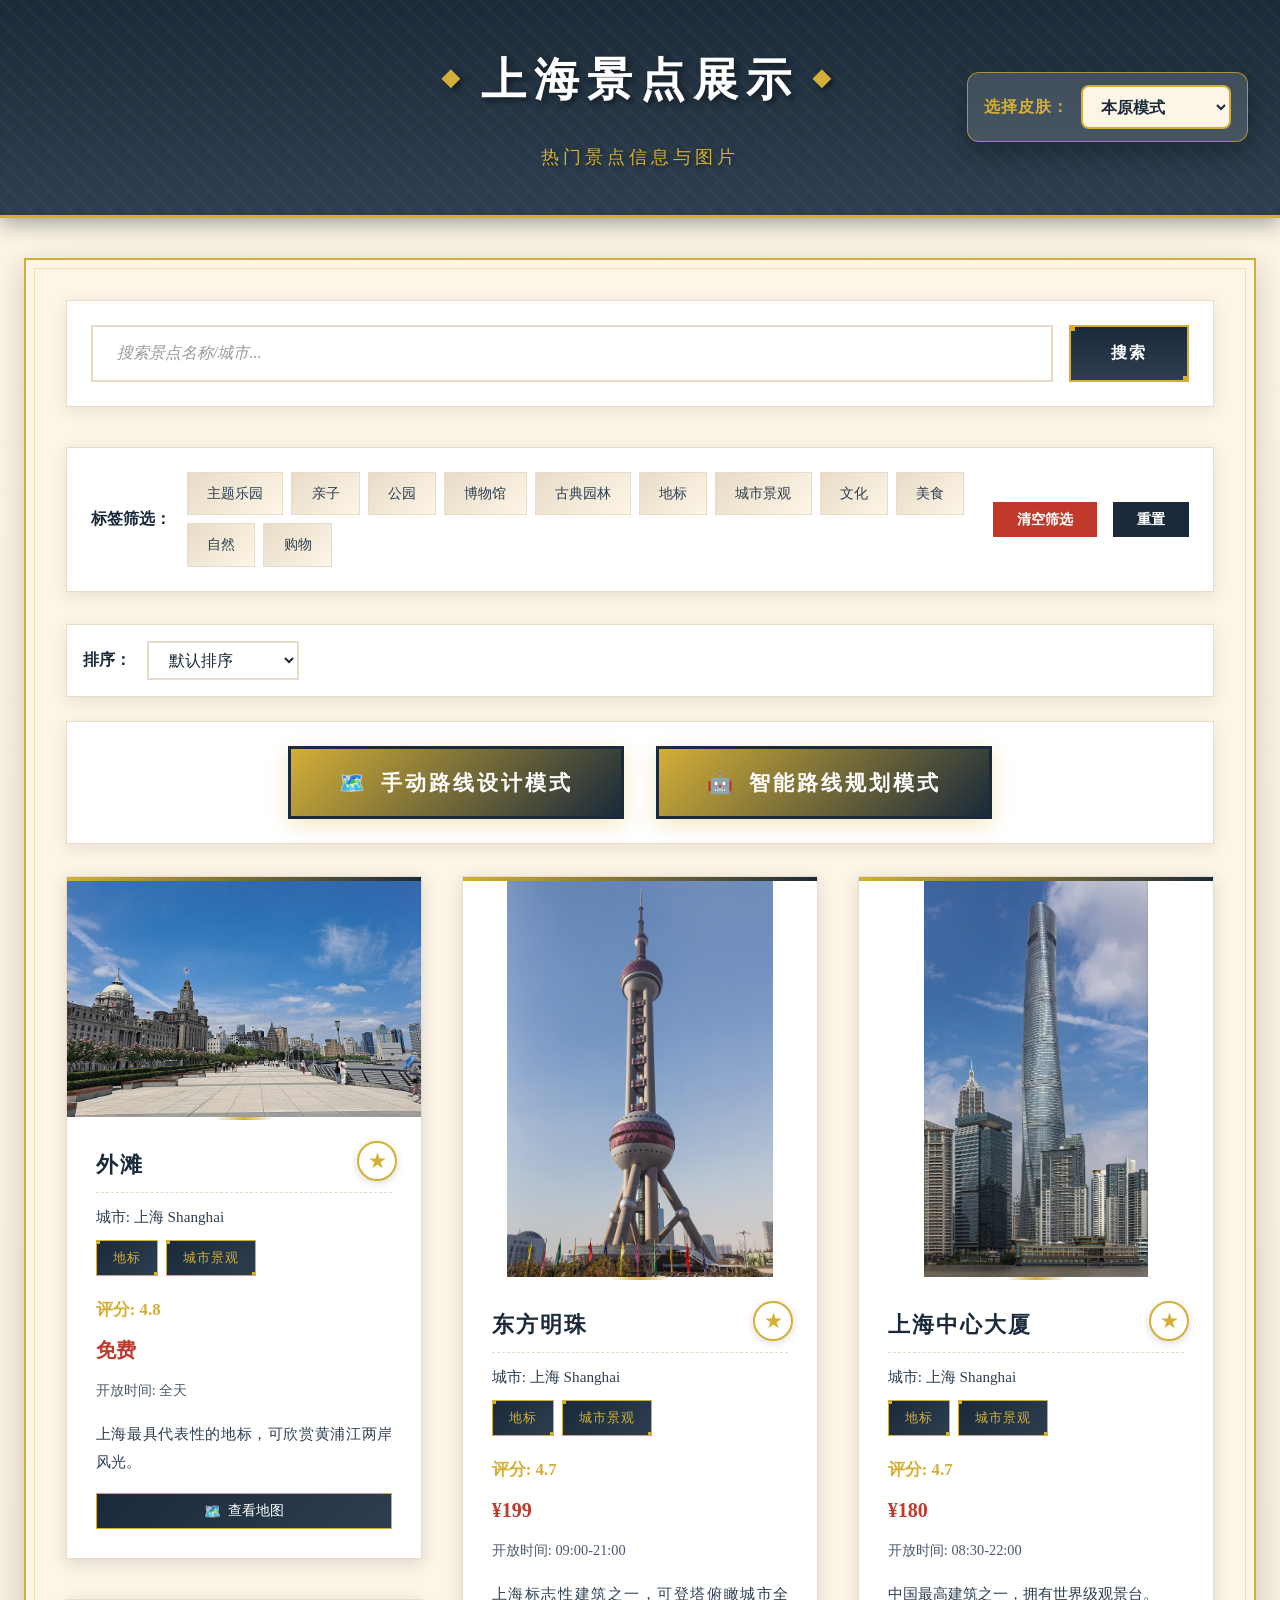
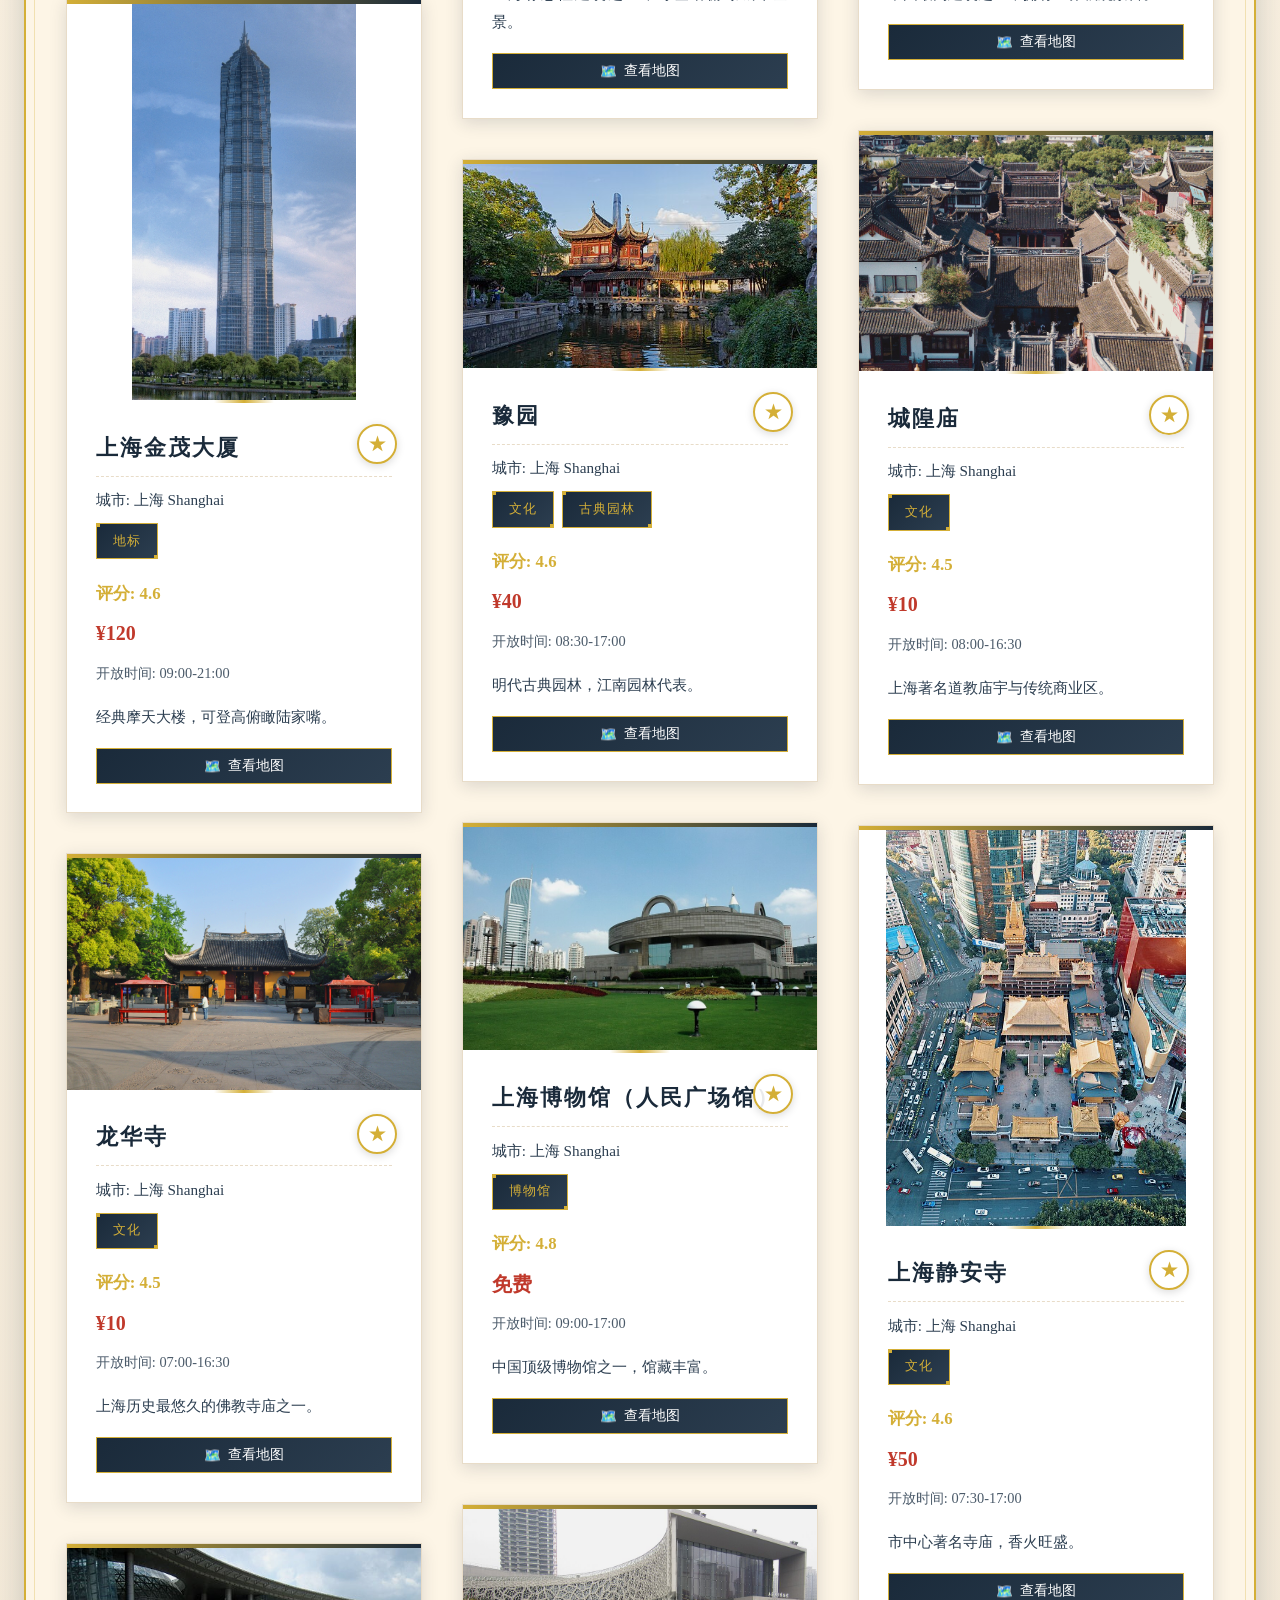
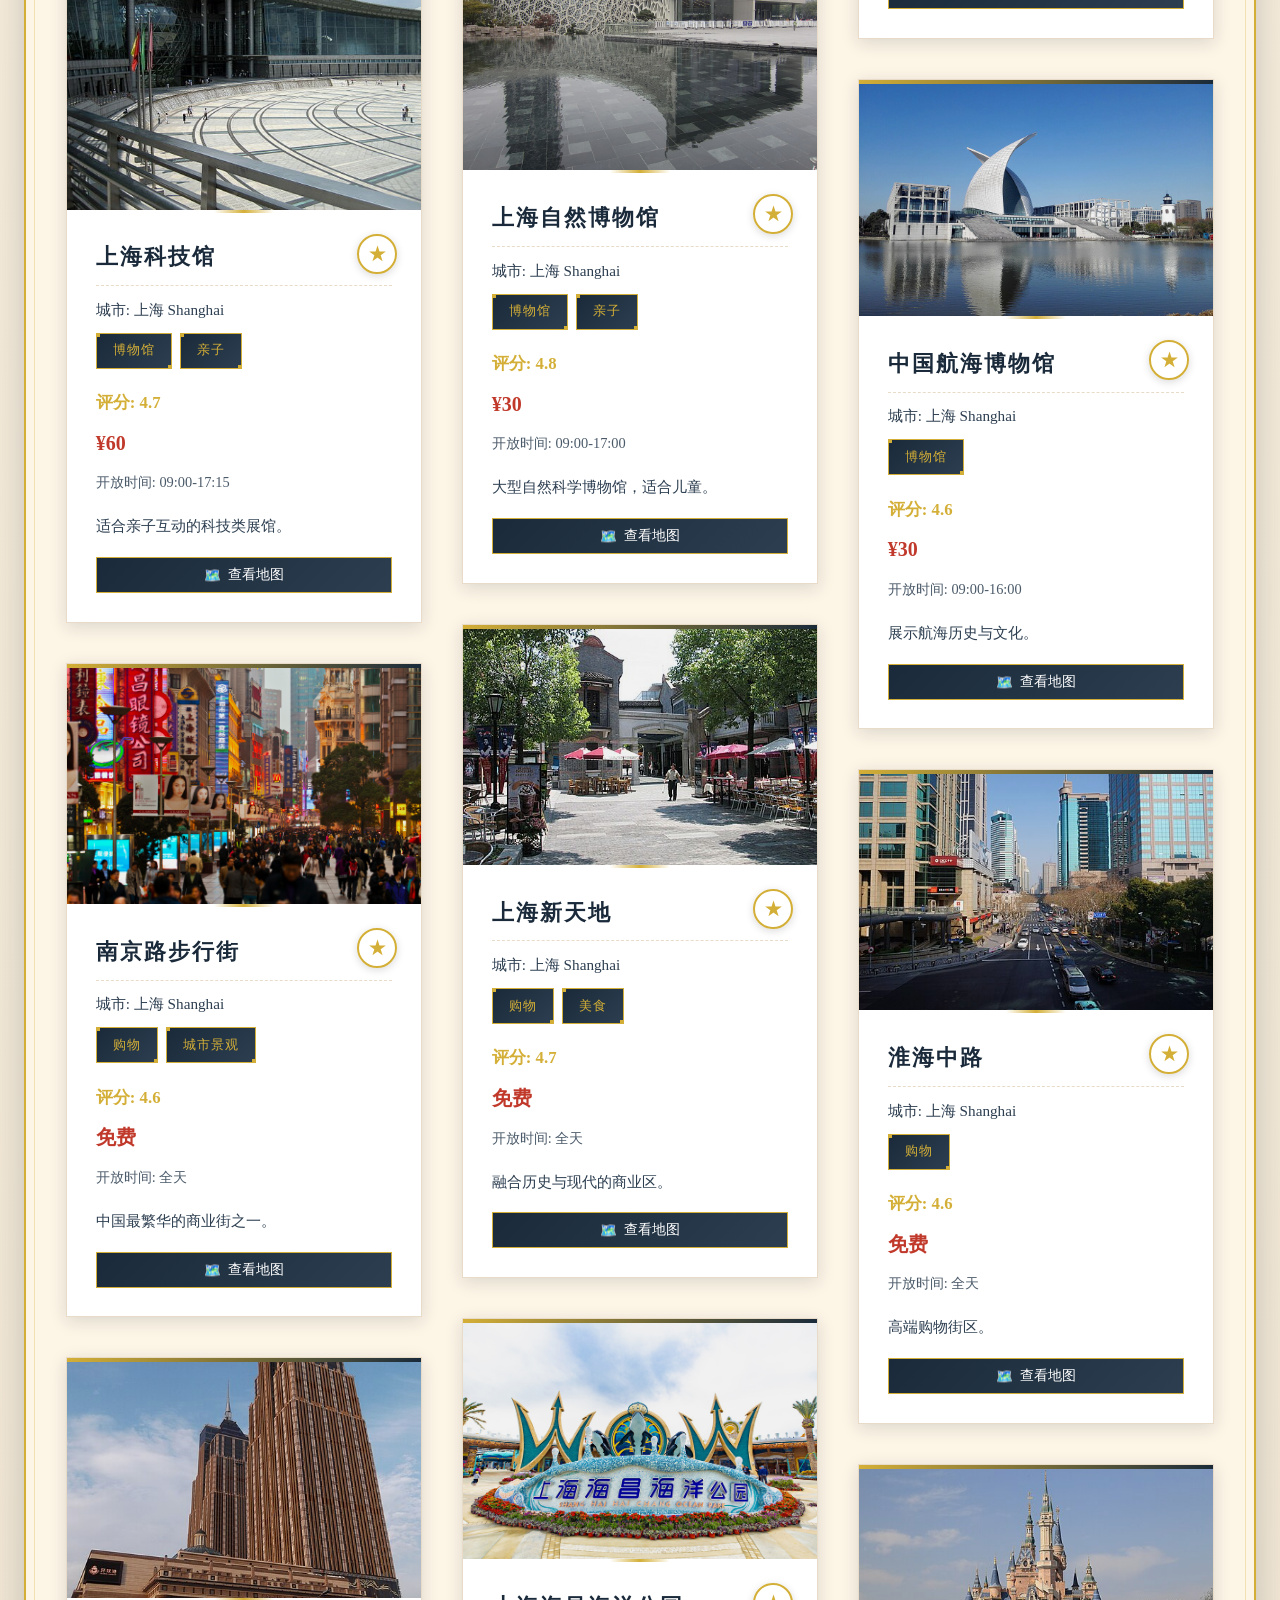
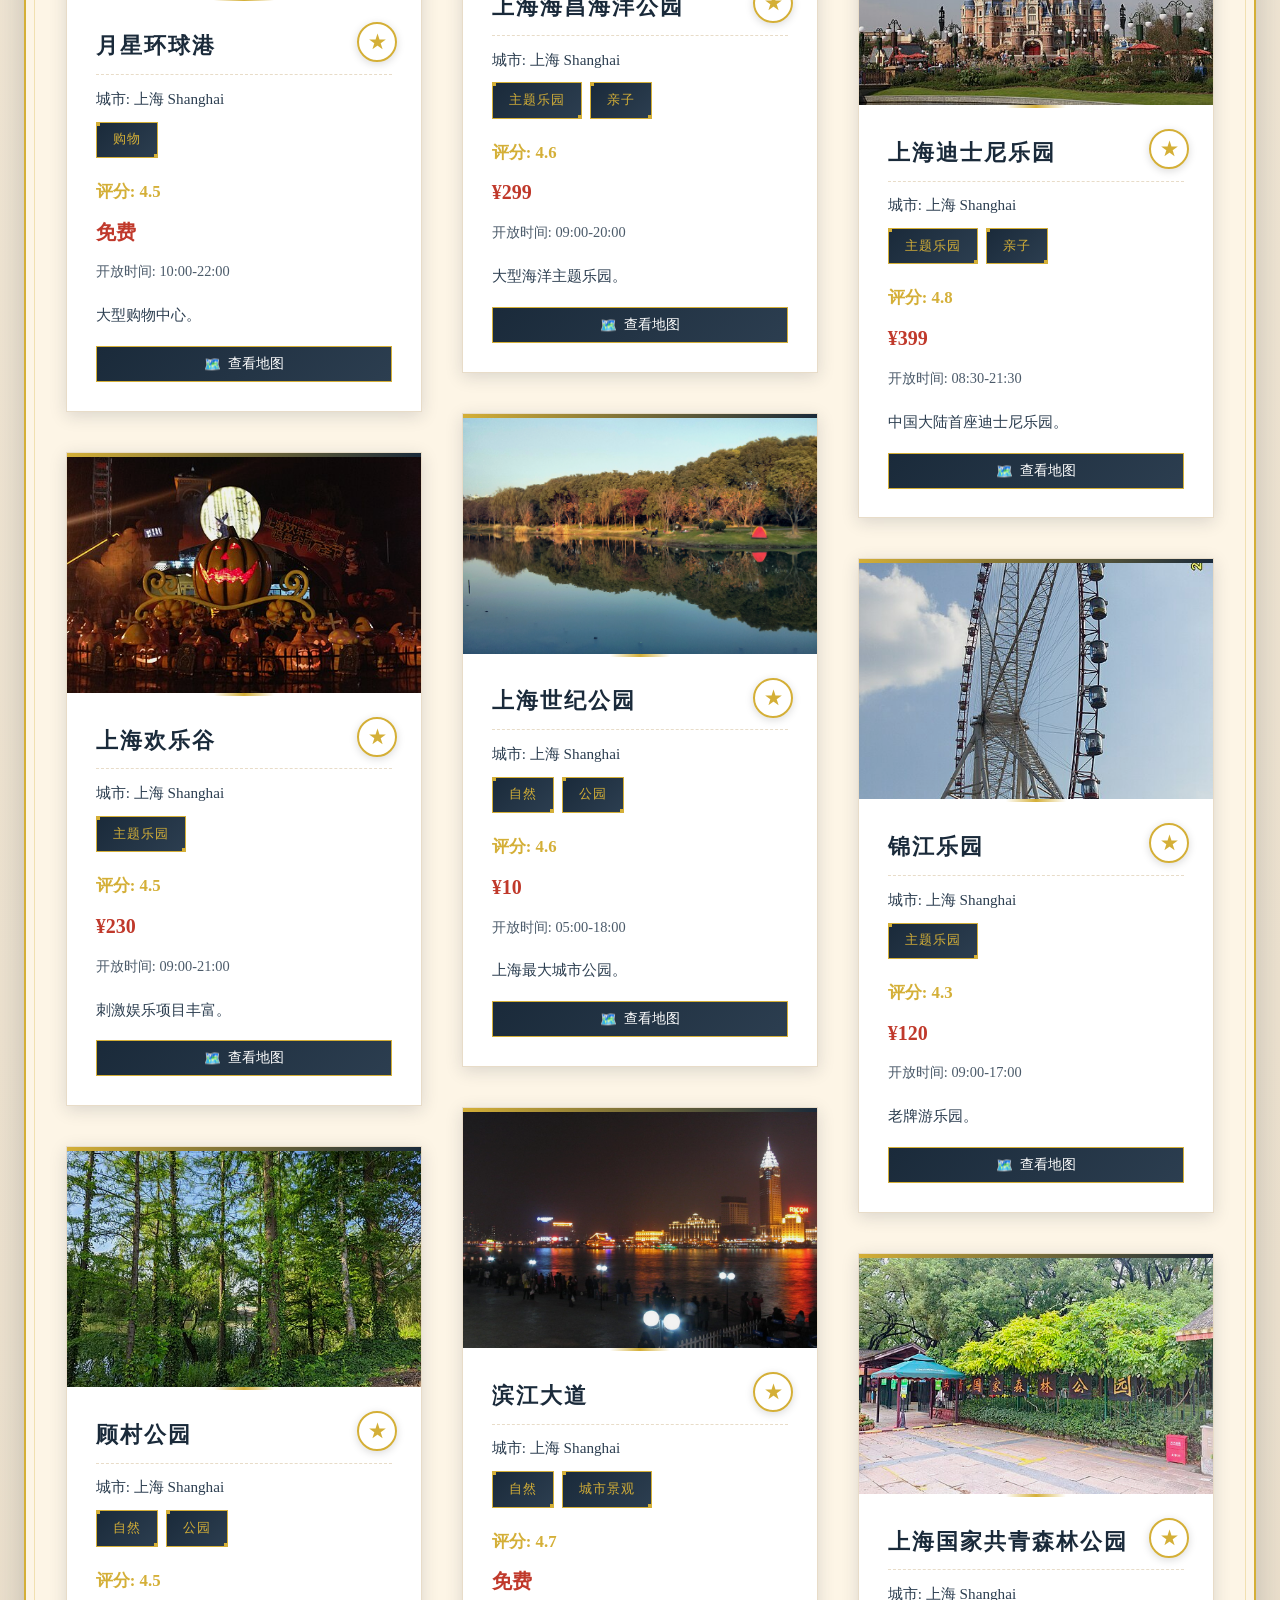
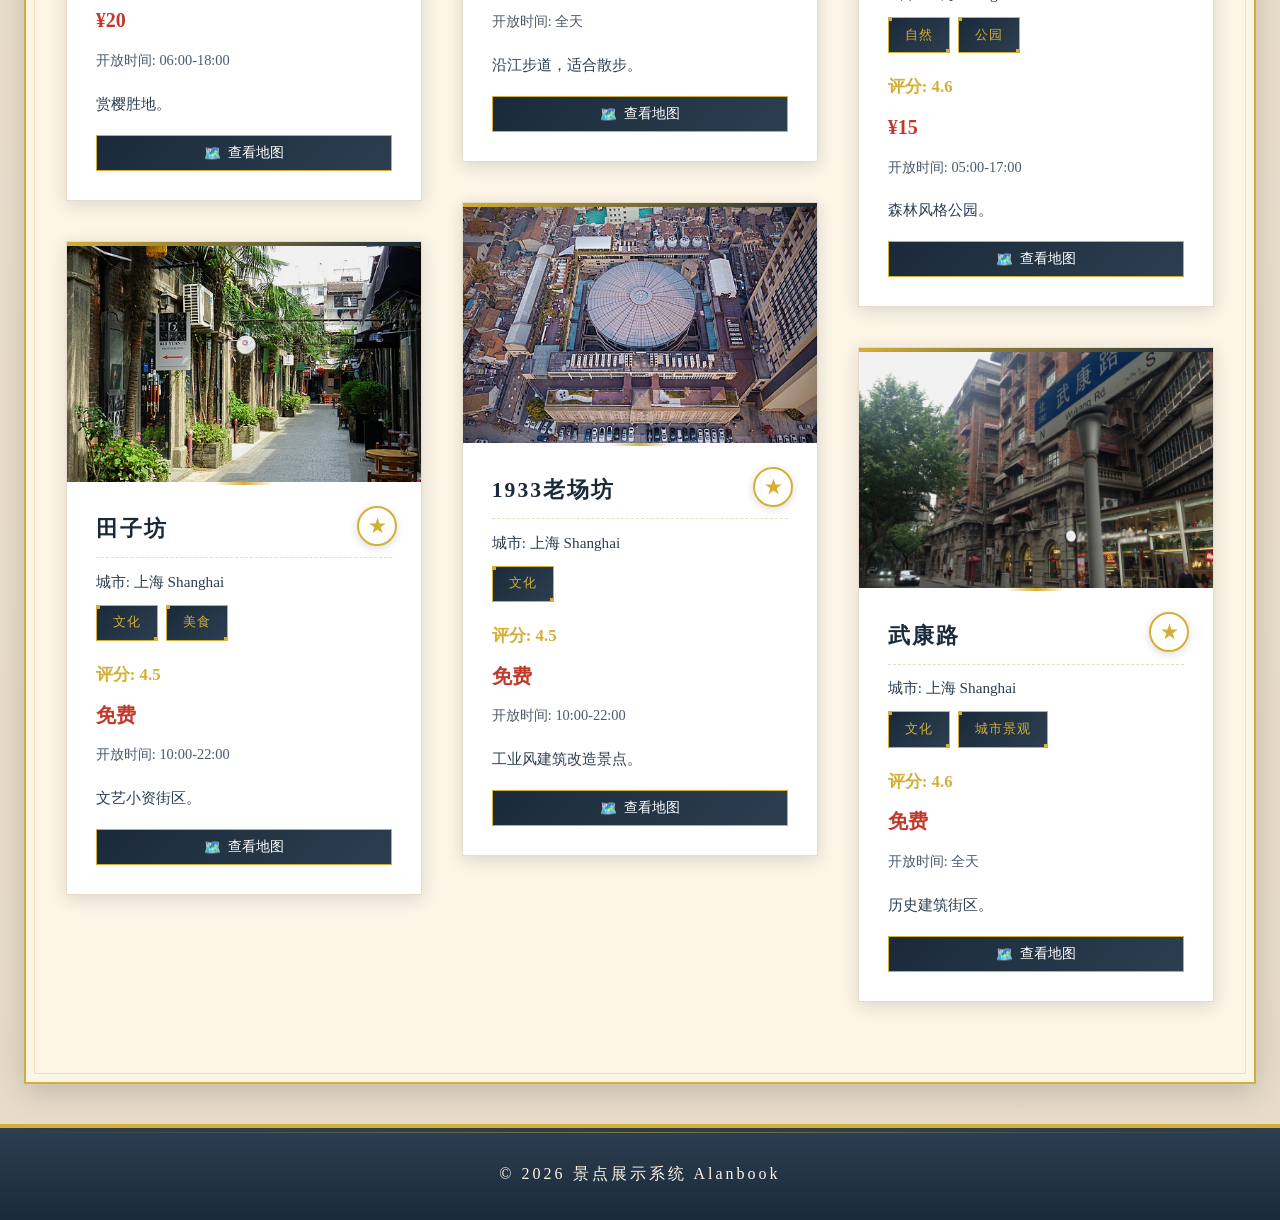
==== commit aea6ea1c: "style: 优化海派主题UI设计 - 修复首页中文乱码  - 将主题切换器固定到右侧并优化质感  - 确保标题在弹性布局中绝对居中  - 修复摩登主题下拉框选项不可见问题" ====
--- a/index.html
+++ b/index.html
@@ -3,26 +3,17 @@
 <head>
     <meta charset="UTF-8">
     <meta name="viewport" content="width=device-width, initial-scale=1.0">
-    <title>涓婃捣鏅偣灞曠ず</title>
-    <link rel="stylesheet" href="styles/style.css">
-<<<<<<< HEAD
-    <script type="text/javascript" src="https://api.map.baidu.com/api?v=3.0&ak=S419BrfiTWEi88HtzgzMVtf8D4nR6ZR3"></script>
-    <script type="text/javascript" src="config.js"></script>`n    <script type="text/javascript" src="baiduapi.js"></script>
-=======
-    <link rel="stylesheet" href="styles/retro-haipai.css">
-    <link rel="stylesheet" href="styles/modern-haipai.css">
+    <title>上海景点展示</title>
+    <link rel="stylesheet" href="styles/style.css?v=4">
+    <link rel="stylesheet" href="styles/retro-haipai.css?v=4">
+    <link rel="stylesheet" href="styles/modern-haipai.css?v=4">
     <!-- 暂时注释掉百度地图API调用，避免弹出AK无效提示 -->
     <!-- <script type="text/javascript" src="https://api.map.baidu.com/api?v=3.0&ak={{AppConfig.baiduMapAK}}"></script> -->
     <script type="text/javascript" src="config.js"></script>
->>>>>>> 88c20e1 (feat: 新增摩登都市风皮肤并接入主题切换)
 </head>
 <body>
-    <!-- 椤电湁鍖哄煙 -->
+    <!-- 页眉区域 -->
     <header>
-<<<<<<< HEAD
-        <h1>涓婃捣鏅偣灞曠ず</h1>
-        <p class="subtitle">鐑棬鏅偣淇℃伅涓庡浘鐗?/p>
-=======
         <div class="header-container">
             <div class="header-titles">
                 <h1>上海景点展示</h1>
@@ -37,81 +28,80 @@
                 </select>
             </div>
         </div>
->>>>>>> 88c20e1 (feat: 新增摩登都市风皮肤并接入主题切换)
     </header>
     
-    <!-- 涓诲唴瀹瑰尯鍩?-->
+    <!-- 主内容区域 -->
     <main id="content">
         <section id="scenic-list-section">
-            <!-- 鎼滅储妗?-->
+            <!-- 搜索框 -->
             <div id="search-container">
-                <input type="text" id="search-input" placeholder="鎼滅储鏅偣鍚嶇О/鍩庡競...">
-                <button id="search-btn">鎼滅储</button>
-            </div>
-            <!-- 鏍囩绛涢€夊尯鍩?-->
+                <input type="text" id="search-input" placeholder="搜索景点名称/城市...">
+                <button id="search-btn">搜索</button>
+            </div>
+            <!-- 标签筛选区域 -->
             <div id="tag-filter-container">
-                <span class="filter-label">鏍囩绛涢€夛細</span>
+                <span class="filter-label">标签筛选：</span>
                 <div id="tag-buttons" class="tag-buttons"></div>
-                <button id="clear-tags-btn" class="clear-btn">娓呯┖绛涢€?/button>
-                <button id="reset-btn" class="reset-btn">閲嶇疆</button>
-            </div>
-            <!-- 鎺掑簭鍖哄煙 -->
+                <button id="clear-tags-btn" class="clear-btn">清空筛选</button>
+                <button id="reset-btn" class="reset-btn">重置</button>
+            </div>
+            <!-- 排序区域 -->
             <div id="sort-container">
-                <span class="sort-label">鎺掑簭锛?/span>
+                <span class="sort-label">排序：</span>
                 <select id="sort-select">
-                    <option value="default">榛樿鎺掑簭</option>
-                    <option value="rating-desc">璇勫垎锛氶珮鍒颁綆</option>
-                    <option value="rating-asc">璇勫垎锛氫綆鍒伴珮</option>
-                    <option value="price-desc">浠锋牸锛氶珮鍒颁綆</option>
-                    <option value="price-asc">浠锋牸锛氫綆鍒伴珮</option>
+                    <option value="default">默认排序</option>
+                    <option value="rating-desc">评分：高到低</option>
+                    <option value="rating-asc">评分：低到高</option>
+                    <option value="price-desc">价格：高到低</option>
+                    <option value="price-asc">价格：低到高</option>
                 </select>
             </div>
-            <!-- 绾胯矾璁捐妯″紡鎸夐挳 -->
+            <!-- 路线设计模式按钮 -->
             <div id="route-design-container">
                 <div class="route-design-wrapper">
                     <button id="manual-route-btn" class="route-design-btn">
-                        <span class="btn-icon">馃椇锔?/span>
-                        <span>鎵嬪姩绾胯矾璁捐妯″紡</span>
+                        <span class="btn-icon">🗺️</span>
+                        <span>手动路线设计模式</span>
                     </button>
                     <div class="route-design-tooltip">
                         <div class="tooltip-header">
-                            <span class="tooltip-icon">鈩癸笍</span>
-                            <span class="tooltip-title">鎵嬪姩绾胯矾瑙勫垝鍔熻兘璇存槑</span>
+                            <span class="tooltip-icon">ℹ️</span>
+                            <span class="tooltip-title">手动路线规划功能说明</span>
                         </div>
                         <div class="tooltip-content">
-                            <p>杩涘叆鎵嬪姩绾胯矾瑙勫垝妯″紡鍚庯紝鎮ㄥ彲浠ワ細</p>
+                            <p>进入手动路线规划模式后，您可以：</p>
                             <ul>
-                                <li><span class="step-icon">1</span> 閫夋嫨鏈€澶?涓櫙鐐?/li>
-                                <li><span class="step-icon">2</span> 鐐瑰嚮"纭畾閫夋嫨"鎸夐挳</li>
-                                <li><span class="step-icon">3</span> 鑷姩鍦ㄧ櫨搴﹀湴鍥剧敓鎴愭渶浼樿矾绾?/li>
-                                <li><span class="step-icon">4</span> 鏌ョ湅瀹屾暣琛岀▼瑙勫垝</li>
+                                <li><span class="step-icon">1</span> 选择最多 7 个景点</li>
+                                <li><span class="step-icon">2</span> 点击“确定选择”按钮</li>
+                                <li><span class="step-icon">3</span> 自动在百度地图生成最优路线</li>
+                                <li><span class="step-icon">4</span> 查看完整行程规划</li>
                             </ul>
                         </div>
                     </div>
                 </div>
                 <div class="route-design-wrapper">
                     <button id="smart-route-btn" class="route-design-btn">
-                        <span class="btn-icon">馃</span>
-                        <span>鏅鸿兘璺嚎瑙勫垝妯″紡</span>
+                        <span class="btn-icon">🤖</span>
+                        <span>智能路线规划模式</span>
                     </button>
                     <div class="smart-route-tooltip">
                         <div class="tooltip-header">
-                            <span class="tooltip-icon">鈩癸笍</span>
-                            <span class="tooltip-title">鏅鸿兘璺嚎瑙勫垝鍔熻兘璇存槑</span>
+                            <span class="tooltip-icon">ℹ️</span>
+                            <span class="tooltip-title">智能路线规划功能说明</span>
                         </div>
                         <div class="tooltip-content">
-                            <p>杩涘叆鏅鸿兘璺嚎瑙勫垝妯″紡鍚庯紝鎮ㄥ彲浠ワ細</p>
+                            <p>进入智能路线规划模式后，您可以：</p>
                             <ul>
-                                <li><span class="step-icon">1</span> 澶氶€夛紙鎵撳嬀锛変换鎰忔暟閲忔櫙鐐?/li>
-                                <li><span class="step-icon">2</span> 鐐瑰嚮"纭畾閫夋嫨"鎸夐挳</li>
-                                <li><span class="step-icon">3</span> 璋冪敤鐧惧害鍦板浘API鏅鸿兘瑙勫垝鏈€浼樿矾绾?/li>
-                                <li><span class="step-icon">4</span> 鏌ョ湅鏅鸿兘鐢熸垚鐨勮绋嬭鍒?/li>
+                                <li><span class="step-icon">1</span> 多选（打勾）任意数量景点</li>
+                                <li><span class="step-icon">2</span> 点击“确定选择”按钮</li>
+                                <li><span class="step-icon">3</span> 调用百度地图 API 智能规划最优路线</li>
+                                <li><span class="step-icon">4</span> 查看智能生成的行程规划</li>
                             </ul>
                         </div>
                     </div>
                 </div>
             </div>
-            <!-- 鐎戝竷娴佹櫙鐐瑰垪琛ㄥ鍣?-->
+            <!-- 瀑布流景点列表容器 -->
             <div id="scenic-list">
                 <div class="masonry-column" id="col-1"></div>
                 <div class="masonry-column" id="col-2"></div>
@@ -120,39 +110,35 @@
         </section>
     </main>
     
-    <!-- 椤佃剼鍖哄煙 -->
+    <!-- 页脚区域 -->
     <footer>
-<<<<<<< HEAD
-        <p>漏 2026 鏅偣灞曠ず绯荤粺</p>
-=======
         <p>© 2026 景点展示系统 Alanbook</p>
->>>>>>> 88c20e1 (feat: 新增摩登都市风皮肤并接入主题切换)
     </footer>
     
-    <!-- 绾胯矾璁捐妯″紡鎮诞鎿嶄綔鏍?-->
+    <!-- 路线设计模式悬浮操作栏 -->
     <div id="route-design-bar" class="route-design-bar hidden">
         <div class="route-design-bar-content">
-            <span class="selected-count">宸查€夋嫨 <span id="selected-count-num">0</span> 涓櫙鐐?/span>
-            <span id="selection-limit-message" class="selection-limit-message">鍙兘閫夋嫨7涓櫙鐐?/span>
+            <span class="selected-count">已选择 <span id="selected-count-num">0</span> 个景点</span>
+            <span id="selection-limit-message" class="selection-limit-message">只能选择 7 个景点</span>
             <div class="route-design-actions">
-                <button id="cancel-route-design-btn" class="cancel-route-btn">鍙栨秷</button>
-                <button id="confirm-route-btn" class="confirm-route-btn">纭畾閫夋嫨</button>
+                <button id="cancel-route-design-btn" class="cancel-route-btn">取消</button>
+                <button id="confirm-route-btn" class="confirm-route-btn">确定选择</button>
             </div>
         </div>
     </div>
     
-    <!-- 鏅鸿兘璺嚎瑙勫垝鎮诞鎿嶄綔鏍?-->
+    <!-- 智能路线规划悬浮操作栏 -->
     <div id="smart-route-bar" class="route-design-bar hidden">
         <div class="route-design-bar-content">
-            <span class="selected-count">宸查€夋嫨 <span id="smart-selected-count-num">0</span> 涓櫙鐐?/span>
+            <span class="selected-count">已选择 <span id="smart-selected-count-num">0</span> 个景点</span>
             <div class="route-design-actions">
-                <button id="cancel-smart-route-btn" class="cancel-route-btn">鍙栨秷</button>
-                <button id="confirm-smart-route-btn" class="confirm-route-btn">纭畾閫夋嫨</button>
+                <button id="cancel-smart-route-btn" class="cancel-route-btn">取消</button>
+                <button id="confirm-smart-route-btn" class="confirm-route-btn">确定选择</button>
             </div>
         </div>
     </div>
     
-    <!-- 鏅偣璇︽儏寮圭獥 -->
+    <!-- 景点详情弹窗 -->
     <div id="spot-detail-modal" class="modal">
         <div class="modal-overlay"></div>
         <div class="modal-content">
@@ -162,36 +148,36 @@
                     <h2 id="modal-spot-name"></h2>
                     <div class="modal-actions">
                         <button id="modal-favorite-btn" class="favorite-btn">
-                            <span class="btn-icon">鈽?/span>
-                            <span class="btn-text">鏀惰棌</span>
+                            <span class="btn-icon">☆</span>
+                            <span class="btn-text">收藏</span>
                         </button>
                         <button id="modal-map-btn" class="map-btn">
-                            <span class="btn-icon">馃椇锔?/span>
-                            <span class="btn-text">鏌ョ湅鍦板浘</span>
+                            <span class="btn-icon">🗺️</span>
+                            <span class="btn-text">查看地图</span>
                         </button>
                         <a id="modal-spot-encyclopedia" href="" target="_blank" class="encyclopedia-btn">
-                            <span>馃摎 鐧惧害鐧剧</span>
-                            <span class="btn-icon">鈫?/span>
+                            <span>📖 百度百科</span>
+                            <span class="btn-icon">→</span>
                         </a>
                     </div>
                 </div>
                 <p id="modal-spot-city" class="modal-city"></p>
                 <div class="modal-meta">
                     <span class="meta-item">
-                        <span class="meta-label">璇勫垎锛?/span>
+                        <span class="meta-label">评分：</span>
                         <span id="modal-spot-rating"></span>
                     </span>
                     <span class="meta-item">
-                        <span class="meta-label">绁ㄤ环锛?/span>
+                        <span class="meta-label">票价：</span>
                         <span id="modal-spot-price"></span>
                     </span>
                     <span class="meta-item">
-                        <span class="meta-label">寮€鏀炬椂闂达細</span>
+                        <span class="meta-label">开放时间：</span>
                         <span id="modal-spot-open-time"></span>
                     </span>
                 </div>
                 <div class="modal-tags-container">
-                    <span class="meta-label">鏍囩锛?/span>
+                    <span class="meta-label">标签：</span>
                     <span id="modal-spot-tags" class="modal-tags"></span>
                 </div>
                 <div class="modal-image-container">
@@ -199,23 +185,23 @@
                 </div>
                 <div class="modal-details">
                     <div class="modal-section">
-                        <h3>鏅偣绠€浠?/h3>
+                        <h3>景点简介</h3>
                         <p id="modal-spot-description"></p>
                     </div>
                     <div class="modal-section">
-                        <h3>璇︾粏鎻忚堪</h3>
+                        <h3>详细描述</h3>
                         <p id="modal-spot-full-description"></p>
                     </div>
                     <div class="modal-section">
-                        <h3>鍘嗗彶娌块潻</h3>
+                        <h3>历史沿革</h3>
                         <p id="modal-spot-history"></p>
                     </div>
                     <div class="modal-section">
-                        <h3>娓哥帺鏃堕暱</h3>
+                        <h3>游玩时长</h3>
                         <p id="modal-spot-play-time"></p>
                     </div>
                     <div class="modal-section">
-                        <h3>娓歌鎻愮ず</h3>
+                        <h3>游客提示</h3>
                         <p id="modal-spot-tips"></p>
                     </div>
                 </div>
@@ -223,7 +209,7 @@
         </div>
     </div>
     
-    <!-- 涓诲簲鐢ㄨ剼鏈?-->
+    <!-- 主应用脚本 -->
     <script src="js/app.js"></script>
 </body>
 </html>
--- a/styles/style.css
+++ b/styles/style.css
@@ -125,6 +125,66 @@
     font-family: 'KaiTi', '楷体', serif;
 }
 
+.header-container {
+    max-width: 1450px;
+    margin: 0 auto;
+    min-height: 120px;
+    display: flex;
+    justify-content: center;
+    align-items: center;
+    position: relative;
+    padding: 0 1rem;
+}
+
+.header-titles {
+    text-align: center;
+}
+
+.theme-selector {
+    position: absolute;
+    right: 0;
+    top: 50%;
+    transform: translateY(-50%);
+    display: inline-flex;
+    align-items: center;
+    gap: 0.75rem;
+    padding: 0.75rem 1rem;
+    background: rgba(255, 255, 255, 0.14);
+    border: 1px solid rgba(212, 175, 55, 0.7);
+    border-radius: 12px;
+    box-shadow: 0 10px 24px rgba(0, 0, 0, 0.25);
+    backdrop-filter: blur(6px);
+}
+
+.theme-selector label {
+    color: var(--shanghai-gold);
+    font-size: 1rem;
+    font-weight: 600;
+    letter-spacing: 1px;
+    white-space: nowrap;
+}
+
+.theme-selector select {
+    min-height: 44px;
+    padding: 0.55rem 2rem 0.55rem 0.9rem;
+    font-size: 1rem;
+    font-weight: 600;
+    color: var(--shanghai-navy);
+    background: var(--shanghai-cream);
+    border: 2px solid var(--shanghai-gold);
+    border-radius: 8px;
+    outline: none;
+    cursor: pointer;
+    transition: all 0.25s ease;
+}
+
+.theme-selector select:hover,
+.theme-selector select:focus {
+    background: #fff7e8;
+    border-color: #f0cc65;
+    box-shadow: 0 0 0 3px rgba(212, 175, 55, 0.2);
+}
+
 /* 主内容区域 */
 main {
     max-width: 1450px;
@@ -1010,6 +1070,30 @@
 }
 
 @media (max-width: 768px) {
+    .header-container {
+        min-height: auto;
+        padding: 0;
+        display: flex;
+        flex-direction: column;
+        gap: 0.9rem;
+    }
+
+    .theme-selector {
+        position: static;
+        transform: none;
+        width: fit-content;
+        margin: 0 auto;
+    }
+
+    .theme-selector label {
+        font-size: 0.95rem;
+    }
+
+    .theme-selector select {
+        min-height: 40px;
+        font-size: 0.95rem;
+    }
+
     .modal-body {
         padding: 2rem 1.5rem;
     }
@@ -1091,6 +1175,27 @@
     header h1 {
         font-size: 1.8rem;
         letter-spacing: 4px;
+    }
+
+    .header-container {
+        gap: 0.7rem;
+    }
+
+    .theme-selector {
+        width: 100%;
+        justify-content: space-between;
+        padding: 0.65rem 0.7rem;
+    }
+
+    .theme-selector label {
+        font-size: 0.88rem;
+    }
+
+    .theme-selector select {
+        min-width: 148px;
+        min-height: 38px;
+        padding: 0.4rem 1.8rem 0.4rem 0.7rem;
+        font-size: 0.88rem;
     }
     
     .subtitle {
--- a/styles/retro-haipai.css
+++ b/styles/retro-haipai.css
@@ -0,0 +1,490 @@
+body.theme-retro {
+    --retro-red: #B22222;
+    --retro-red-hover: #A01A1A;
+    --retro-red-active: #881515;
+    --retro-rice: #F5F5DC;
+    --retro-ivory: #FFFFF0;
+    --retro-gray: #808080;
+    --retro-brown: #D2B48C;
+    --retro-teal: #008B8B;
+    --retro-gold: #FFD700;
+    --retro-text: #333333;
+    --retro-text-sub: #666666;
+    --retro-white: #FFFFFF;
+    color: var(--retro-text);
+    background: var(--retro-rice);
+    font-family: "Microsoft YaHei", "思源黑体", sans-serif;
+}
+
+body.theme-retro::before {
+    content: "";
+    position: fixed;
+    inset: 0;
+    pointer-events: none;
+    z-index: 0;
+    background:
+        radial-gradient(circle at 15% 20%, rgba(210, 180, 140, 0.18), transparent 42%),
+        radial-gradient(circle at 85% 80%, rgba(178, 34, 34, 0.08), transparent 45%),
+        repeating-linear-gradient(
+            45deg,
+            rgba(210, 180, 140, 0.12) 0px,
+            rgba(210, 180, 140, 0.12) 1px,
+            transparent 1px,
+            transparent 10px
+        );
+}
+
+body.theme-retro header,
+body.theme-retro main,
+body.theme-retro footer {
+    position: relative;
+    z-index: 1;
+}
+
+body.theme-retro header {
+    background: linear-gradient(180deg, #F8EFD6 0%, var(--retro-rice) 100%);
+    border-bottom: 2px solid var(--retro-red);
+    box-shadow: 0 8px 24px rgba(178, 34, 34, 0.12);
+    color: var(--retro-text);
+}
+
+body.theme-retro header::before {
+    background:
+        linear-gradient(90deg, transparent 0%, rgba(255, 215, 0, 0.28) 50%, transparent 100%),
+        repeating-linear-gradient(
+            -45deg,
+            transparent 0px,
+            transparent 10px,
+            rgba(210, 180, 140, 0.2) 10px,
+            rgba(210, 180, 140, 0.2) 11px
+        );
+    opacity: 1;
+}
+
+body.theme-retro .theme-selector {
+    background: linear-gradient(180deg, rgba(255, 255, 240, 0.97) 0%, rgba(245, 245, 220, 0.97) 100%);
+    border: 1px solid rgba(210, 180, 140, 0.95);
+    box-shadow: 0 10px 24px rgba(128, 128, 128, 0.22);
+    color: var(--retro-text);
+    padding: 0.82rem 1.05rem;
+    border-radius: 12px;
+}
+
+body.theme-retro .theme-selector select {
+    background: linear-gradient(180deg, #FFFFF5 0%, #FFF9EA 100%);
+    color: var(--retro-text);
+    border: 2px solid var(--retro-brown);
+    min-height: 44px;
+    min-width: 164px;
+    padding: 0.5rem 2rem 0.5rem 0.85rem;
+    font-size: 1rem;
+    font-weight: 600;
+    border-radius: 8px;
+}
+
+body.theme-retro .theme-selector select:hover,
+body.theme-retro .theme-selector select:focus {
+    background: #FFFDF2;
+    border-color: var(--retro-red);
+    box-shadow: 0 0 0 3px rgba(178, 34, 34, 0.14);
+}
+
+body.theme-retro header h1 {
+    color: var(--retro-red);
+    text-shadow: 0 2px 0 rgba(255, 215, 0, 0.5), 0 10px 20px rgba(178, 34, 34, 0.16);
+    letter-spacing: 6px;
+    font-family: "STXingkai", "KaiTi", serif;
+}
+
+body.theme-retro header h1::before,
+body.theme-retro header h1::after {
+    color: var(--retro-gold);
+    content: "✦";
+    font-size: 1.1rem;
+}
+
+body.theme-retro .subtitle {
+    color: var(--retro-text-sub);
+    text-shadow: none;
+    letter-spacing: 3px;
+    font-family: "KaiTi", serif;
+}
+
+body.theme-retro #scenic-list-section {
+    background: linear-gradient(180deg, rgba(255, 255, 240, 0.88) 0%, rgba(245, 245, 220, 0.84) 100%);
+    border: 1px solid rgba(210, 180, 140, 0.95);
+    border-radius: 14px;
+    box-shadow: 0 14px 36px rgba(128, 128, 128, 0.18);
+    backdrop-filter: blur(1px);
+}
+
+body.theme-retro #search-input,
+body.theme-retro #sort-select,
+body.theme-retro .theme-selector select {
+    background: var(--retro-ivory);
+    border: 1px solid var(--retro-gray);
+    border-radius: 6px;
+    color: var(--retro-text);
+}
+
+body.theme-retro #search-input:focus,
+body.theme-retro #sort-select:focus {
+    border-color: var(--retro-red);
+    box-shadow: 0 0 0 3px rgba(178, 34, 34, 0.12);
+}
+
+body.theme-retro #search-btn,
+body.theme-retro .confirm-route-btn {
+    background: linear-gradient(180deg, #C73A3A 0%, var(--retro-red) 100%);
+    color: var(--retro-white);
+    border: 1px solid var(--retro-gold);
+    border-radius: 5px;
+    font-weight: 700;
+    letter-spacing: 1px;
+}
+
+body.theme-retro #search-btn::before,
+body.theme-retro #search-btn::after {
+    display: none;
+}
+
+body.theme-retro #search-btn:hover,
+body.theme-retro .confirm-route-btn:hover:not(:disabled) {
+    background: linear-gradient(180deg, #B82A2A 0%, var(--retro-red-hover) 100%);
+    border-width: 2px;
+    transform: translateY(-1px) scale(1.02);
+    box-shadow: 0 8px 18px rgba(178, 34, 34, 0.3);
+}
+
+body.theme-retro #search-btn:active,
+body.theme-retro .confirm-route-btn:active {
+    background: var(--retro-red-active);
+    transform: scale(0.98);
+}
+
+body.theme-retro .confirm-route-btn:disabled {
+    background: #D3C4C4;
+    color: var(--retro-text-sub);
+    border-color: var(--retro-gray);
+}
+
+body.theme-retro .tag-btn,
+body.theme-retro .clear-btn,
+body.theme-retro .reset-btn,
+body.theme-retro .cancel-route-btn {
+    background: var(--retro-ivory);
+    color: var(--retro-text);
+    border: 1px solid var(--retro-brown);
+    border-radius: 5px;
+}
+
+body.theme-retro .tag-btn:hover,
+body.theme-retro .clear-btn:hover,
+body.theme-retro .reset-btn:hover,
+body.theme-retro .cancel-route-btn:hover {
+    background: #F8EED4;
+    border-color: var(--retro-red);
+    color: var(--retro-red);
+    transform: translateY(-1px);
+}
+
+body.theme-retro .tag-btn.active {
+    background: var(--retro-red);
+    color: var(--retro-white);
+    border-color: var(--retro-gold);
+}
+
+body.theme-retro .route-design-btn {
+    background: linear-gradient(180deg, #FFFDF3 0%, #F4ECD3 100%);
+    border: 1px solid var(--retro-brown);
+    border-radius: 9px;
+    color: var(--retro-text);
+    box-shadow: 0 8px 18px rgba(128, 128, 128, 0.14);
+}
+
+body.theme-retro .route-design-btn:hover {
+    border-color: var(--retro-red);
+    background: linear-gradient(180deg, #F9F2D8 0%, #F1E6C8 100%);
+    transform: translateY(-2px);
+}
+
+body.theme-retro .route-design-btn.active {
+    border: 2px solid var(--retro-gold);
+    color: var(--retro-red);
+    background: linear-gradient(180deg, #FDF6DE 0%, #F3E6C2 100%);
+}
+
+body.theme-retro .spot-card {
+    background:
+        linear-gradient(180deg, rgba(255, 255, 240, 0.96) 0%, rgba(248, 239, 216, 0.96) 100%),
+        repeating-linear-gradient(
+            0deg,
+            rgba(210, 180, 140, 0.12) 0px,
+            rgba(210, 180, 140, 0.12) 1px,
+            transparent 1px,
+            transparent 11px
+        );
+    border: 1px solid var(--retro-brown);
+    border-radius: 10px;
+    box-shadow: 0 10px 24px rgba(128, 128, 128, 0.16);
+    overflow: hidden;
+}
+
+body.theme-retro .spot-card::before {
+    display: none;
+}
+
+body.theme-retro .spot-card-content::before {
+    background: linear-gradient(90deg, transparent 0%, rgba(255, 215, 0, 0.68) 45%, transparent 100%);
+}
+
+body.theme-retro .spot-card::after {
+    content: "";
+    position: absolute;
+    left: 0;
+    right: 0;
+    top: 0;
+    height: 3px;
+    background: linear-gradient(90deg, var(--retro-red) 0%, #C0462D 55%, var(--retro-gold) 100%);
+}
+
+body.theme-retro .spot-card:hover {
+    transform: translateY(-2px);
+    border-color: var(--retro-red);
+    box-shadow: 0 16px 28px rgba(178, 34, 34, 0.18);
+}
+
+body.theme-retro .spot-card h3 {
+    color: var(--retro-red);
+    font-family: "STXingkai", "KaiTi", serif;
+    border-bottom-color: rgba(210, 180, 140, 0.7);
+}
+
+body.theme-retro .spot-card-city,
+body.theme-retro .spot-card .open-time,
+body.theme-retro .spot-card .description {
+    color: var(--retro-text-sub);
+}
+
+body.theme-retro .spot-card .rating {
+    color: var(--retro-gold);
+    text-shadow: 0 1px 0 rgba(0, 0, 0, 0.35);
+}
+
+body.theme-retro .spot-card .price {
+    color: var(--retro-red);
+}
+
+body.theme-retro .spot-card-tags span,
+body.theme-retro .spot-tag {
+    background: rgba(0, 139, 139, 0.08);
+    color: var(--retro-teal);
+    border: 1px solid rgba(0, 139, 139, 0.4);
+    border-radius: 999px;
+}
+
+body.theme-retro .spot-tag::before,
+body.theme-retro .spot-tag::after {
+    content: none;
+    display: none;
+}
+
+body.theme-retro .card-favorite-btn {
+    width: 36px;
+    height: 36px;
+    border-radius: 50%;
+    background: var(--retro-rice);
+    border: 1px solid var(--retro-gold);
+    color: var(--retro-red);
+}
+
+body.theme-retro .card-favorite-btn:hover {
+    background: var(--retro-red);
+    color: var(--retro-white);
+    transform: scale(0.95);
+}
+
+body.theme-retro .card-map-btn {
+    display: inline-flex;
+    align-items: center;
+    justify-content: center;
+    gap: 0.45rem;
+    width: 100%;
+    margin-top: 1rem;
+    padding: 0.55rem 1rem;
+    border-radius: 6px;
+    background: var(--retro-ivory);
+    border: 1px solid var(--retro-brown);
+    color: var(--retro-text);
+}
+
+body.theme-retro .card-map-btn:hover {
+    background: var(--retro-red);
+    color: var(--retro-white);
+    border-color: var(--retro-gold);
+    transform: translateY(-1px);
+}
+
+body.theme-retro .spot-card.favorited .card-favorite-btn {
+    background: var(--retro-red);
+    color: var(--retro-white);
+    border-color: var(--retro-gold);
+}
+
+body.theme-retro .modal-content {
+    background:
+        linear-gradient(180deg, rgba(255, 255, 240, 0.98) 0%, rgba(245, 245, 220, 0.96) 100%),
+        repeating-linear-gradient(
+            45deg,
+            rgba(210, 180, 140, 0.14) 0px,
+            rgba(210, 180, 140, 0.14) 1px,
+            transparent 1px,
+            transparent 9px
+        );
+    border: 2px solid var(--retro-gold);
+    border-radius: 12px;
+    box-shadow: 0 24px 60px rgba(51, 51, 51, 0.3);
+}
+
+body.theme-retro .modal-header {
+    border-bottom: 1px solid rgba(210, 180, 140, 0.9);
+}
+
+body.theme-retro .modal-header h2 {
+    color: var(--retro-red);
+    font-family: "STXingkai", "KaiTi", serif;
+}
+
+body.theme-retro .modal-close {
+    color: var(--retro-text-sub);
+}
+
+body.theme-retro .modal-close:hover {
+    color: var(--retro-red);
+}
+
+body.theme-retro .modal-city,
+body.theme-retro .meta-label,
+body.theme-retro .meta-item,
+body.theme-retro .modal-details p {
+    color: var(--retro-text);
+}
+
+body.theme-retro .modal-section h3 {
+    color: var(--retro-red);
+    border-left: 4px solid var(--retro-red);
+    border-bottom: none;
+    font-family: "STXingkai", "KaiTi", serif;
+    padding-left: 12px;
+}
+
+body.theme-retro .favorite-btn,
+body.theme-retro .map-btn,
+body.theme-retro .encyclopedia-btn,
+body.theme-retro .modal-actions button,
+body.theme-retro .modal-actions a {
+    background: var(--retro-ivory);
+    color: var(--retro-text);
+    border: 1px solid var(--retro-brown);
+    border-radius: 6px;
+}
+
+body.theme-retro .favorite-btn:hover,
+body.theme-retro .map-btn:hover,
+body.theme-retro .encyclopedia-btn:hover,
+body.theme-retro .modal-actions button:hover,
+body.theme-retro .modal-actions a:hover {
+    background: var(--retro-red);
+    color: var(--retro-white);
+    border-color: var(--retro-gold);
+}
+
+body.theme-retro .favorite-btn.active {
+    background: linear-gradient(180deg, #B92A2A 0%, var(--retro-red) 100%);
+    color: var(--retro-white);
+    border-color: var(--retro-gold);
+}
+
+body.theme-retro .route-design-bar {
+    background: rgba(255, 255, 240, 0.96);
+    border-top: 2px solid var(--retro-red);
+    box-shadow: 0 -8px 24px rgba(128, 128, 128, 0.2);
+}
+
+body.theme-retro .route-design-bar-content {
+    color: var(--retro-text);
+}
+
+body.theme-retro .selection-limit-message {
+    color: var(--retro-red);
+}
+
+body.theme-retro .spot-card.route-mode.selected,
+body.theme-retro .spot-card.smart-selected {
+    border: 2px solid var(--retro-red);
+    box-shadow: 0 14px 30px rgba(178, 34, 34, 0.24);
+    background: linear-gradient(180deg, #FFF6DC 0%, #F6E9C8 100%);
+}
+
+body.theme-retro .spot-card.route-mode.selected::before,
+body.theme-retro .spot-card.smart-selected::before {
+    display: none;
+}
+
+body.theme-retro .card-checkbox,
+body.theme-retro .smart-checkbox {
+    border-color: var(--retro-red);
+    background: var(--retro-ivory);
+}
+
+body.theme-retro .spot-card.selected .card-checkbox,
+body.theme-retro .spot-card.smart-selected .smart-checkbox {
+    background: var(--retro-red);
+    border-color: var(--retro-red);
+}
+
+body.theme-retro .spot-card.selected .card-checkbox::after,
+body.theme-retro .spot-card.smart-selected .smart-checkbox::after {
+    border-color: var(--retro-white);
+}
+
+body.theme-retro .route-design-tooltip,
+body.theme-retro .smart-route-tooltip {
+    background: rgba(255, 255, 240, 0.98);
+    border: 1px solid var(--retro-brown);
+    box-shadow: 0 12px 24px rgba(128, 128, 128, 0.22);
+}
+
+body.theme-retro .tooltip-header {
+    border-bottom: 1px solid rgba(210, 180, 140, 0.85);
+    color: var(--retro-red);
+}
+
+body.theme-retro .tooltip-title {
+    color: var(--retro-red);
+}
+
+body.theme-retro .step-icon {
+    background: var(--retro-red);
+    color: var(--retro-white);
+}
+
+body.theme-retro footer {
+    background: linear-gradient(180deg, #4B3027 0%, #39241D 100%);
+    color: #F8EFD6;
+    border-top: 2px solid var(--retro-gold);
+}
+
+@media (max-width: 768px) {
+    body.theme-retro #scenic-list-section {
+        border-radius: 10px;
+    }
+
+    body.theme-retro .spot-card {
+        border-radius: 8px;
+    }
+
+    body.theme-retro header h1 {
+        letter-spacing: 3px;
+    }
+}
--- a/styles/modern-haipai.css
+++ b/styles/modern-haipai.css
@@ -85,22 +85,35 @@
 
 body.theme-modern .theme-selector {
     color: var(--modern-white);
-    background: rgba(12, 12, 45, 0.55);
-    border: 1px solid rgba(255, 105, 180, 0.5);
-    box-shadow: 0 6px 18px rgba(5, 5, 35, 0.45);
+    background: linear-gradient(135deg, rgba(14, 14, 62, 0.72) 0%, rgba(24, 24, 90, 0.72) 100%);
+    border: 1px solid rgba(255, 105, 180, 0.66);
+    box-shadow: 0 12px 26px rgba(5, 5, 35, 0.5);
     backdrop-filter: blur(8px);
+    padding: 0.82rem 1.05rem;
+    border-radius: 12px;
 }
 
 body.theme-modern .theme-selector select {
     color: var(--modern-white);
-    background: rgba(44, 44, 90, 0.88);
-    border: 1px solid rgba(255, 105, 180, 0.7);
+    background: linear-gradient(180deg, rgba(42, 42, 100, 0.94) 0%, rgba(30, 30, 82, 0.94) 100%);
+    border: 2px solid rgba(255, 105, 180, 0.75);
+    min-height: 44px;
+    min-width: 164px;
+    padding: 0.5rem 2rem 0.5rem 0.85rem;
+    font-size: 1rem;
+    font-weight: 600;
+    border-radius: 8px;
+}
+
+body.theme-modern .theme-selector select option {
+    background: #1e1e52;
+    color: var(--modern-white);
 }
 
 body.theme-modern .theme-selector select:hover,
 body.theme-modern .theme-selector select:focus {
-    box-shadow: 0 0 0 2px rgba(255, 105, 180, 0.25);
-    background: rgba(28, 28, 74, 0.92);
+    box-shadow: 0 0 0 3px rgba(255, 105, 180, 0.3);
+    background: linear-gradient(180deg, rgba(34, 34, 88, 0.95) 0%, rgba(24, 24, 70, 0.95) 100%);
 }
 
 body.theme-modern #scenic-list-section {
